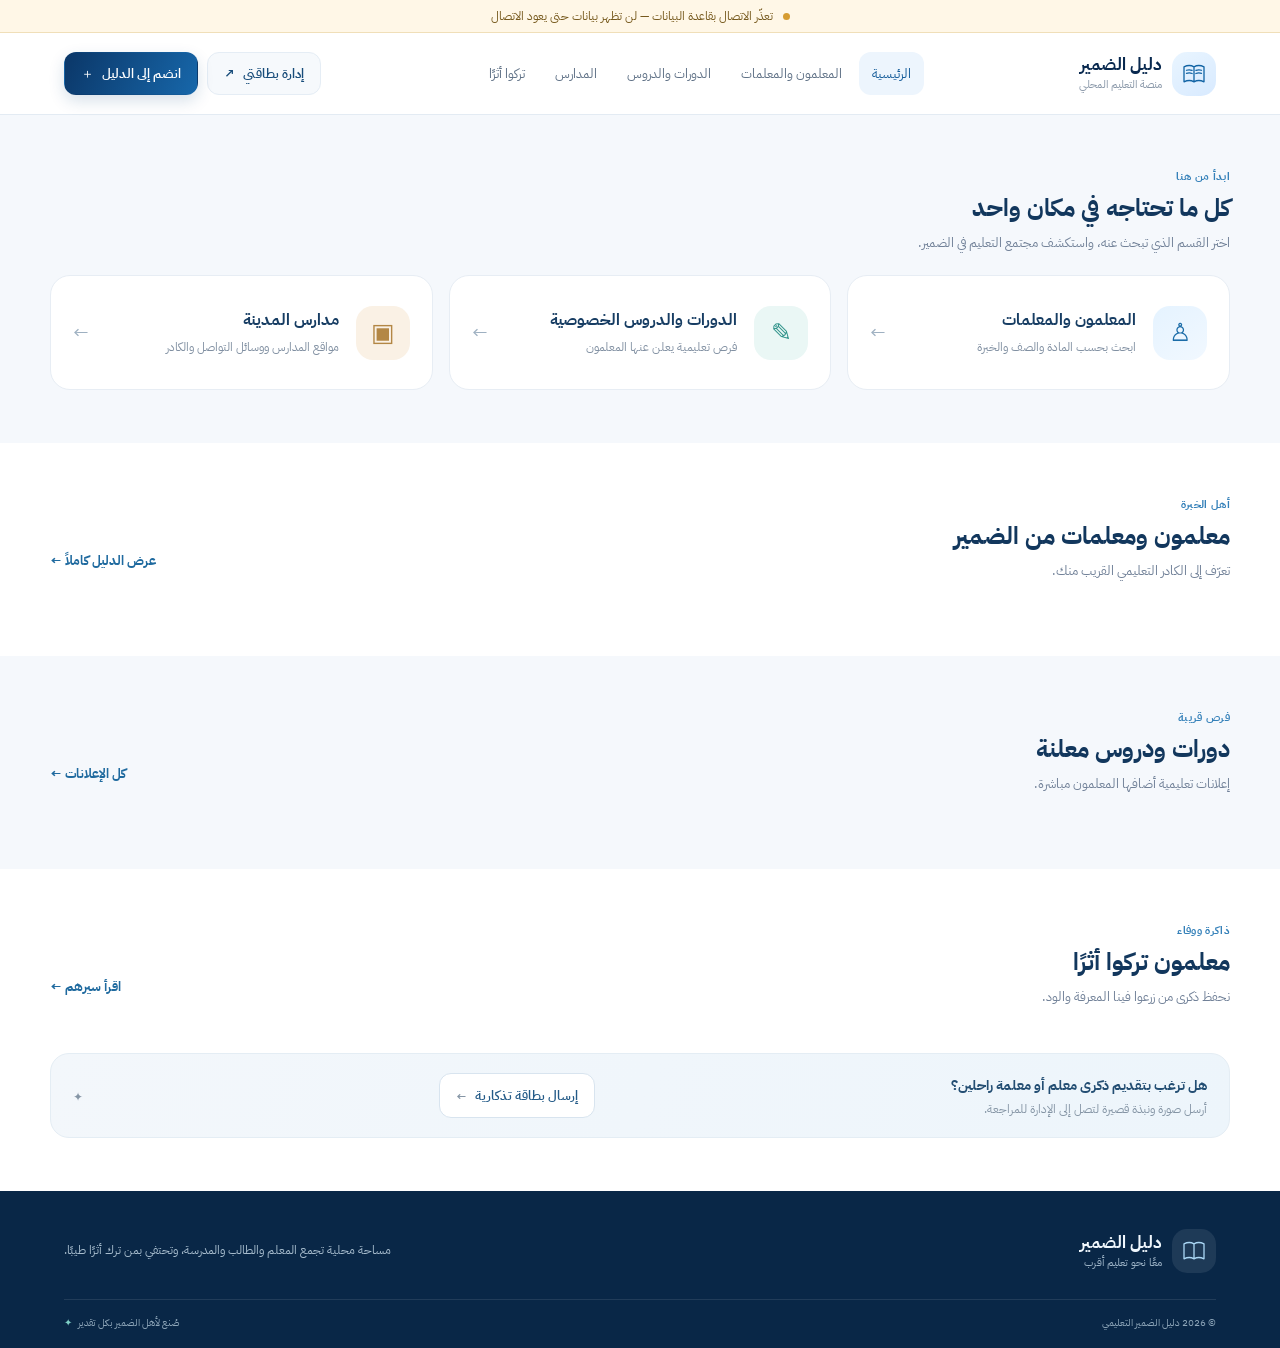
==== index.html @ ade1dafc "Add Dameer Education site" ====
<!doctype html>
<html lang="ar" dir="rtl">
  <head>
    <meta charset="UTF-8" />
    <meta name="viewport" content="width=device-width, initial-scale=1.0" />
    <meta name="theme-color" content="#09294f" />
    <meta name="description" content="دليل الضمير التعليمي — المعلمون والمعلمات، الدورات، الدروس الخصوصية، والمدارس في مدينة الضمير." />
    <title>دليل الضمير التعليمي</title>
    <link rel="stylesheet" href="styles.css" />
    <script defer src="supabase-config.js"></script>
    <script defer src="app.js"></script>
  </head>
  <body data-page="public">
    <div class="demo-banner" id="connection-status"><span class="demo-dot"></span> جارٍ الاتصال بقاعدة بيانات دليل الضمير…</div>
    <header class="site-header">
      <a class="brand" href="#home" data-view="home" aria-label="دليل الضمير التعليمي - الرئيسية">
        <span class="brand-mark" aria-hidden="true"><svg viewBox="0 0 48 48"><path d="M8 12.5c5.7-2.8 11.1-2.8 16 0v24c-4.9-2.8-10.3-2.8-16 0v-24Zm32 0c-5.7-2.8-11.1-2.8-16 0v24c4.9-2.8 10.3-2.8 16 0v-24Z"/><path d="M12 18c3.4-1.2 6.2-.9 9 .2M12 23c3.4-1.2 6.2-.9 9 .2m15-5.2c-3.4-1.2-6.2-.9-9 .2m9 4.8c-3.4-1.2-6.2-.9-9 .2"/></svg></span>
        <span class="brand-copy"><strong>دليل الضمير</strong><small>منصة التعليم المحلي</small></span>
      </a>
      <nav class="main-nav" aria-label="التنقل الرئيسي">
        <button class="nav-link active" data-view="home">الرئيسية</button>
        <button class="nav-link" data-view="teachers">المعلمون والمعلمات</button>
        <button class="nav-link" data-view="lessons">الدورات والدروس</button>
        <button class="nav-link" data-view="schools">المدارس</button>
        <button class="nav-link" data-view="memorials">تركوا أثرًا</button>
      </nav>
      <div class="header-actions">
        <button class="btn btn-quiet header-manage" data-view="manage">إدارة بطاقتي <span aria-hidden="true">↗</span></button>
        <button class="btn btn-primary header-apply" data-view="apply">انضم إلى الدليل <span aria-hidden="true">＋</span></button>
        <button class="mobile-menu" aria-label="فتح القائمة" aria-expanded="false">☰</button>
      </div>
    </header>

    <main id="app" tabindex="-1"></main>

    <footer class="site-footer">
      <div class="footer-main">
        <a class="brand brand-footer" href="#home" data-view="home"><span class="brand-mark" aria-hidden="true"><svg viewBox="0 0 48 48"><path d="M8 12.5c5.7-2.8 11.1-2.8 16 0v24c-4.9-2.8-10.3-2.8-16 0v-24Zm32 0c-5.7-2.8-11.1-2.8-16 0v24c4.9-2.8 10.3-2.8 16 0v-24Z"/></svg></span><span class="brand-copy"><strong>دليل الضمير</strong><small>معًا نحو تعليم أقرب</small></span></a>
        <p>مساحة محلية تجمع المعلم والطالب والمدرسة، وتحتفي بمن ترك أثرًا طيبًا.</p>
      </div>
      <div class="footer-bottom"><span>© <span id="year"></span> دليل الضمير التعليمي</span><span>صُنع لأهل الضمير بكل تقدير <b>✦</b></span></div>
    </footer>
    <div id="modal-root"></div>
    <div id="toast-root" aria-live="polite"></div>
  </body>
</html>
---- styles.css ----
@import url('https://fonts.googleapis.com/css2?family=IBM+Plex+Sans+Arabic:wght@400;500;600;700&family=Readex+Pro:wght@400;500;600;700&display=swap');

:root{--navy:#09294f;--navy-2:#0d3768;--blue:#1763a9;--blue-2:#3687cb;--sky:#e8f4ff;--ink:#182c42;--muted:#718198;--line:#e4ebf2;--paper:#fff;--bg:#f5f8fc;--teal:#2c9a94;--gold:#c39243;--shadow:0 14px 38px rgba(20,52,86,.09);--radius:20px;font-family:'IBM Plex Sans Arabic','Readex Pro',Tahoma,sans-serif;color:var(--ink);font-synthesis:none;text-rendering:optimizeLegibility}
*{box-sizing:border-box}html{scroll-behavior:smooth}body{margin:0;background:var(--bg);min-width:320px}button,input,select,textarea{font:inherit}button{cursor:pointer}a{color:inherit;text-decoration:none}.demo-banner{background:#fff7e7;color:#76591d;text-align:center;padding:7px 16px;font-size:12px;border-bottom:1px solid #f0dfb9}.demo-dot{display:inline-block;width:7px;height:7px;border-radius:50%;background:#d69c32;margin-left:7px}.site-header{height:82px;padding:0 clamp(18px,5vw,78px);display:flex;align-items:center;justify-content:space-between;background:#fff;border-bottom:1px solid rgba(218,229,239,.75);position:sticky;top:0;z-index:20}.brand{display:flex;align-items:center;gap:10px;min-width:max-content}.brand-mark{width:44px;height:44px;border-radius:15px;background:linear-gradient(145deg,#e9f5ff,#d8eaff);display:grid;place-items:center}.brand-mark svg{width:30px;height:30px;fill:none;stroke:#1264a5;stroke-width:2.1;stroke-linecap:round;stroke-linejoin:round}.brand-copy{display:flex;flex-direction:column;line-height:1.3}.brand-copy strong{font-size:17px;color:var(--navy);font-weight:700}.brand-copy small{font-size:11px;color:#8a98a9;margin-top:2px}.main-nav{display:flex;align-items:center;gap:4px}.nav-link{border:0;background:transparent;padding:12px 13px;color:#5f7186;border-radius:12px;font-size:13px;white-space:nowrap;transition:.2s}.nav-link:hover,.nav-link.active{background:#edf5fd;color:#145b99}.header-actions{display:flex;align-items:center;gap:9px}.btn{border:1px solid transparent;border-radius:12px;padding:11px 16px;font-size:13px;font-weight:600;display:inline-flex;align-items:center;justify-content:center;gap:8px;transition:transform .18s,box-shadow .18s,background .18s;white-space:nowrap}.btn:hover{transform:translateY(-1px)}.btn-primary{background:linear-gradient(115deg,#0b3768,#1767aa);color:#fff;box-shadow:0 6px 16px rgba(14,70,122,.16)}.btn-primary:hover{box-shadow:0 9px 20px rgba(14,70,122,.22)}.btn-quiet{background:#f6f9fc;border-color:#e5edf5;color:#174c7a}.btn-outline{background:#fff;border-color:#d8e4ef;color:#245b88}.btn-danger{background:#fff0f0;color:#a94343;border-color:#f4d5d5}.btn-small{padding:8px 11px;font-size:12px;border-radius:10px}.mobile-menu{display:none;border:1px solid var(--line);background:white;border-radius:10px;width:42px;height:40px;color:var(--navy);font-size:18px}
#app{min-height:60vh}.container{width:min(1180px,calc(100% - 40px));margin:auto}.hero-wrap{background:linear-gradient(180deg,#f4f8fc 0%,#f7faff 100%);padding:34px 0 48px}.hero{position:relative;overflow:hidden;border-radius:32px;min-height:376px;background:linear-gradient(118deg,#08264b 0%,#0c3d73 55%,#14649c 100%);display:grid;grid-template-columns:1.15fr .85fr;color:white;padding:52px clamp(26px,6vw,78px);box-shadow:0 22px 50px rgba(9,41,79,.17)}.hero:before,.hero:after{content:"";position:absolute;border:1px solid rgba(255,255,255,.13);border-radius:50%;pointer-events:none}.hero:before{width:450px;height:450px;left:-90px;top:-225px}.hero:after{width:340px;height:340px;left:65px;bottom:-255px}.hero-content{position:relative;z-index:2;align-self:center;max-width:625px}.eyebrow{font-size:12px;letter-spacing:.02em;color:#add9ff;display:flex;align-items:center;gap:9px}.eyebrow:before{content:"";height:1px;width:23px;background:#6eb7ed}.hero h1{font-family:'Readex Pro','IBM Plex Sans Arabic',sans-serif;font-size:clamp(29px,4vw,47px);line-height:1.42;margin:15px 0 10px;max-width:590px;font-weight:600;letter-spacing:-.04em}.hero h1 em{font-style:normal;color:#89c9fa}.hero-desc{font-size:15px;line-height:1.9;color:#d7eaff;max-width:520px;margin:0 0 27px}.hero-actions{display:flex;gap:10px;flex-wrap:wrap}.hero .btn-white{background:#fff;color:#104374}.btn-glass{background:rgba(255,255,255,.11);color:#fff;border-color:rgba(255,255,255,.26);backdrop-filter:blur(8px)}.hero-art{position:relative;display:grid;place-items:center;min-height:250px}.hero-orb{width:min(300px,25vw);aspect-ratio:1;border-radius:50%;background:radial-gradient(circle at 34% 30%,rgba(157,215,255,.56),rgba(49,139,205,.18) 50%,rgba(9,41,79,.03) 72%);border:1px solid rgba(200,235,255,.25);display:grid;place-items:center;box-shadow:inset 0 0 45px rgba(196,233,255,.18),0 0 55px rgba(63,157,219,.12);position:relative}.book-art{width:178px;height:146px;position:relative;transform:rotate(-7deg)}.book-page{position:absolute;bottom:13px;width:89px;height:110px;background:linear-gradient(155deg,#f9fcff,#cde8fa);border:2px solid rgba(255,255,255,.88);box-shadow:0 14px 22px #05264c55}.book-page.left{right:50%;transform:skewY(8deg);border-radius:10px 2px 3px 12px}.book-page.right{left:50%;transform:skewY(-8deg);border-radius:2px 10px 12px 3px}.book-spine{position:absolute;bottom:13px;right:calc(50% - 2px);height:112px;width:5px;background:#62ace4;z-index:2}.book-lines{position:absolute;inset:20px 13px 0;border-top:2px solid #9dc8e8;opacity:.8}.book-lines:after,.book-lines:before{content:"";position:absolute;right:0;top:14px;width:45px;height:2px;background:#9dc8e8;box-shadow:0 12px #9dc8e8,0 24px #9dc8e8}.book-lines:before{top:4px}.hero-star{position:absolute;color:#c1e9ff;font-size:19px}.hero-star.s1{top:20px;left:24px}.hero-star.s2{right:30px;bottom:34px;font-size:25px}.slide-controls{display:flex;align-items:center;gap:7px;margin-top:28px}.slide-dot{width:7px;height:7px;padding:0;border:0;border-radius:20px;background:#ffffff66;transition:.25s}.slide-dot.active{width:25px;background:#fff}.slide-arrow{border:1px solid #ffffff55;background:#ffffff11;color:#fff;border-radius:50%;width:31px;height:31px;margin-right:5px}.hero-slide{animation:fadeup .35s ease}@keyframes fadeup{from{opacity:.5;transform:translateY(8px)}to{opacity:1;transform:none}}
.search-panel{position:relative;margin:-27px auto 0;z-index:3;width:min(1020px,calc(100% - 70px));background:#fff;border:1px solid #e7edf4;border-radius:18px;padding:16px;display:grid;grid-template-columns:1.15fr .72fr .72fr auto;gap:10px;box-shadow:0 16px 40px rgba(20,53,83,.12)}.search-field{display:flex;align-items:center;gap:9px;padding:0 12px;border:1px solid #e2e9f0;border-radius:12px;background:#fff;min-height:48px;min-width:0}.search-field .field-icon{font-size:17px;color:#8ca1b8}.search-field input,.search-field select{border:0;outline:0;min-width:0;width:100%;background:transparent;color:#263e57;font-size:13px}.search-field select{cursor:pointer}.search-panel .btn{min-height:48px}.stats-row{display:grid;grid-template-columns:repeat(4,1fr);gap:13px;margin:27px auto 0;width:min(1020px,calc(100% - 70px))}.stat-card{display:flex;align-items:center;gap:13px;background:#fff;border:1px solid #ebf0f5;border-radius:15px;padding:15px 17px}.stat-icon{width:41px;height:41px;border-radius:13px;display:grid;place-items:center;background:#edf6ff;color:#236ba5;font-size:19px}.stat-icon.teal{background:#e9f7f5;color:#26938b}.stat-icon.gold{background:#fbf4e8;color:#b7873b}.stat-card strong{display:block;font-size:19px;color:#143b62;line-height:1.3}.stat-card span:last-child{font-size:11px;color:#8492a3}
.section{padding:53px 0}.section-white{background:#fff}.section-head{display:flex;align-items:end;justify-content:space-between;gap:16px;margin-bottom:23px}.section-kicker{font-size:11px;color:#3480b9;font-weight:700;margin-bottom:5px;letter-spacing:.03em}.section-head h2{font-size:24px;color:#12375d;margin:0;font-weight:700}.section-head p{font-size:13px;color:var(--muted);margin:7px 0 0}.text-link{border:0;background:transparent;color:#1f6a9f;font-size:13px;font-weight:700;padding:10px 0;white-space:nowrap}.text-link:hover{color:#0a3c69}.quick-grid{display:grid;grid-template-columns:repeat(3,1fr);gap:16px}.quick-card{background:#fff;border:1px solid #e7edf4;border-radius:20px;padding:21px 22px;display:flex;align-items:center;gap:17px;min-height:115px;transition:.2s;cursor:pointer}.quick-card:hover,.teacher-card:hover,.listing-card:hover,.school-card:hover{transform:translateY(-3px);box-shadow:var(--shadow)}.quick-icon{width:54px;height:54px;border-radius:17px;display:grid;place-items:center;background:linear-gradient(145deg,#e5f3ff,#f1f8ff);color:#1b6ca8;font-size:25px}.quick-card:nth-child(2) .quick-icon{background:#eaf7f5;color:#2f938a}.quick-card:nth-child(3) .quick-icon{background:#faf1e5;color:#b38745}.quick-card h3{margin:0;color:#173d63;font-size:16px}.quick-card p{margin:5px 0 0;font-size:12px;color:#8190a2;line-height:1.7}.quick-arrow{margin-right:auto;font-size:19px;color:#9eb0c1}.teacher-grid,.listing-grid,.school-grid,.memorial-grid{display:grid;grid-template-columns:repeat(3,minmax(0,1fr));gap:16px}.teacher-card,.listing-card,.school-card,.memorial-card{background:#fff;border:1px solid #e7edf4;border-radius:20px;overflow:hidden;transition:.22s;position:relative}.teacher-card{padding:18px}.teacher-top{display:flex;align-items:flex-start;gap:13px}.avatar{width:67px;height:67px;flex:0 0 67px;border-radius:20px;display:grid;place-items:center;background:linear-gradient(145deg,#d9efff,#f0f8ff);color:#1a6198;font-size:22px;font-weight:700;position:relative;overflow:hidden}.avatar img,.memorial-photo img{width:100%;height:100%;object-fit:cover;position:absolute;inset:0}.avatar-female{background:linear-gradient(145deg,#f7e5ef,#fff5f9);color:#9d5677}.teacher-name{font-size:16px;font-weight:700;color:#173957;margin:2px 0 4px}.teacher-subject{font-size:12px;color:#71839a}.teacher-meta{display:flex;gap:7px;flex-wrap:wrap;margin-top:12px}.tag{font-size:10px;padding:5px 9px;border-radius:999px;background:#eff6fc;color:#3d6b91}.tag.retired{background:#fff4e1;color:#9c702c}.tag.gender{background:#f1f1fb;color:#6767a1}.teacher-bio{font-size:12px;line-height:1.9;color:#74849a;margin:13px 0 12px;min-height:45px}.card-bottom{border-top:1px solid #edf1f5;padding-top:12px;display:flex;align-items:center;justify-content:space-between;gap:8px}.teacher-exp{font-size:11px;color:#8090a2}.teacher-actions{display:flex;gap:6px}.icon-btn{width:34px;height:34px;border:1px solid #e2ebf3;background:#f9fcff;color:#286795;border-radius:11px;font-size:15px;display:grid;place-items:center}.icon-btn:hover{background:#eaf4fc}.badge-sample{position:absolute;top:15px;left:16px;font-size:9px;background:#f4f6f9;color:#778597;padding:4px 7px;border-radius:7px}.listing-card{padding:0}.listing-cover{height:120px;padding:17px;display:flex;align-items:flex-end;background:linear-gradient(130deg,#c3e5fa,#f0f8ff);position:relative;overflow:hidden}.listing-cover:before,.listing-cover:after{content:"";position:absolute;border:1px solid #ffffffab;border-radius:50%}.listing-cover:before{width:190px;height:190px;left:-54px;top:-104px}.listing-cover:after{width:110px;height:110px;left:50px;top:-60px}.listing-cover.teal-cover{background:linear-gradient(130deg,#bde8de,#eef9f6)}.listing-cover.gold-cover{background:linear-gradient(130deg,#f4e3bd,#fcf7ec)}.listing-cover .tag{position:relative;z-index:1;background:#ffffffc9;color:#336586}.listing-content{padding:16px}.listing-content h3{font-size:15px;margin:0;color:#173b5d}.listing-teacher{font-size:11px;color:#8191a1;margin:5px 0 10px}.listing-content p{margin:0 0 14px;color:#73849a;font-size:12px;line-height:1.8;min-height:42px}.listing-footer{display:flex;align-items:center;justify-content:space-between;border-top:1px solid #edf1f5;padding-top:11px;font-size:11px;color:#8191a1}.listing-price{font-weight:700;color:#28648e}.school-card{padding:19px}.school-mark{width:51px;height:51px;border-radius:16px;display:grid;place-items:center;background:#eaf4fc;color:#2c70a2;font-size:23px;margin-bottom:14px}.school-card h3{margin:0;font-size:16px;color:#173b5d}.school-type{color:#8492a2;font-size:11px;margin-top:4px}.school-address{font-size:12px;color:#71839a;line-height:1.8;margin:12px 0 14px;min-height:43px}.school-footer{display:flex;align-items:center;justify-content:space-between;border-top:1px solid #edf1f5;padding-top:12px}.school-footer span{font-size:11px;color:#8191a1}.memorial-card{padding-bottom:17px;border-color:#e8e8e8}.memorial-photo{height:auto;aspect-ratio:4/5;background:linear-gradient(145deg,#293441,#111923);position:relative;overflow:hidden;display:grid;place-items:center;color:#d7dde3}.memorial-photo:after{content:"";position:absolute;inset:0;background:linear-gradient(0deg,rgba(4,11,18,.52),transparent 65%)}.memorial-monogram{font-size:48px;font-weight:700;opacity:.7}.mourning-ribbon{position:absolute;z-index:2;top:15px;right:-38px;transform:rotate(36deg);background:#111820;color:#fff;width:145px;text-align:center;padding:6px 0;font-size:10px;letter-spacing:.04em;box-shadow:0 3px 10px #0005}.memorial-copy{padding:15px 17px 0}.memorial-copy h3{margin:0;color:#293846;font-size:16px}.memorial-copy p{font-size:12px;line-height:1.9;color:#7a8791;margin:7px 0 0}.impact-strip{margin-top:24px;background:linear-gradient(110deg,#f3f7fb,#edf5fb);border:1px solid #e4edf4;border-radius:19px;padding:19px 22px;display:flex;align-items:center;justify-content:space-between;gap:14px}.impact-strip strong{color:#234e73;font-size:14px}.impact-strip span{display:block;color:#8595a5;font-size:12px;margin-top:3px}.impact-mark{font-size:25px;color:#7197b3}
.page-hero{padding:45px 0 27px;background:linear-gradient(180deg,#eaf4fc,#f5f8fc)}.page-hero-inner{display:flex;align-items:end;justify-content:space-between;gap:24px}.page-hero h1{font-size:31px;color:#10385f;margin:0;letter-spacing:-.02em}.page-hero p{color:#75889d;font-size:13px;margin:8px 0 0;line-height:1.8}.page-hero .page-hero-icon{width:82px;height:82px;border-radius:26px;display:grid;place-items:center;background:#d8eaf9;color:#1d649d;font-size:36px}.toolbar{background:#fff;border:1px solid #e6edf4;border-radius:16px;padding:13px;display:flex;gap:9px;align-items:center;margin:22px 0 18px;flex-wrap:wrap}.toolbar .search-field{flex:1;min-width:220px}.toolbar select{min-width:155px}.result-count{font-size:12px;color:#73869b;margin-bottom:16px}.count-pills{display:flex;gap:7px;flex-wrap:wrap;margin:14px 0 18px}.count-pill{border:1px solid #e2eaf1;background:#fff;border-radius:999px;padding:7px 12px;color:#627991;font-size:11px}.count-pill b{color:#204f78;margin-right:4px}.count-pill.active{border-color:#a8cce8;background:#eff7fd;color:#1e6192}.pagination-row{display:flex;justify-content:center;padding:26px 0 8px}.empty-state{background:#fff;border:1px dashed #d8e4ee;border-radius:18px;padding:52px 20px;text-align:center;color:#7c8ea0}.empty-icon{font-size:33px;margin-bottom:12px}.empty-state h3{margin:0 0 7px;color:#244a6c;font-size:17px}.empty-state p{margin:0;font-size:13px;line-height:1.8}
.form-layout{display:grid;grid-template-columns:minmax(0,1fr) 310px;gap:22px;padding:30px 0 56px}.form-card,.side-card,.panel-card{background:#fff;border:1px solid #e5edf4;border-radius:20px;box-shadow:0 6px 20px rgba(20,52,86,.035)}.form-card{padding:clamp(20px,4vw,36px)}.side-card{padding:23px;height:max-content;position:sticky;top:104px}.form-choice{display:grid;grid-template-columns:1fr 1fr;gap:10px;margin-bottom:23px}.choice-card{border:1px solid #e1eaf2;border-radius:15px;padding:14px;cursor:pointer;display:flex;align-items:center;gap:11px;background:white}.choice-card.selected{border-color:#5d9cca;background:#f1f8fe;box-shadow:0 0 0 2px #e4f2fd}.choice-card .choice-emoji{width:38px;height:38px;background:#e8f4fd;border-radius:12px;display:grid;place-items:center;font-size:19px}.choice-card strong{font-size:13px;color:#204668;display:block}.choice-card small{font-size:10px;color:#8a9aab;display:block;margin-top:3px}.form-section-title{font-size:16px;color:#1e466a;margin:22px 0 13px;display:flex;align-items:center;gap:8px}.form-section-title:before{content:"";width:4px;height:19px;background:#3488c0;border-radius:4px}.form-grid{display:grid;grid-template-columns:1fr 1fr;gap:14px}.field{display:flex;flex-direction:column;gap:6px}.field.full{grid-column:1/-1}.field label{font-size:12px;color:#506a83;font-weight:600}.field .hint{font-size:10px;color:#9aa7b4;font-weight:400}.field input,.field select,.field textarea{width:100%;padding:11px 12px;border-radius:11px;border:1px solid #dfe8f0;outline:0;color:#284760;background:#fff;font-size:13px;transition:border .2s,box-shadow .2s}.field input:focus,.field select:focus,.field textarea:focus{border-color:#6aa4ce;box-shadow:0 0 0 3px #e7f4fc}.field textarea{min-height:96px;resize:vertical;line-height:1.7}.checkbox-grid{display:flex;flex-wrap:wrap;gap:7px}.check-chip{position:relative}.check-chip input{position:absolute;opacity:0;width:1px;height:1px}.check-chip span{display:block;border:1px solid #e1e9f0;border-radius:999px;padding:7px 12px;color:#637990;background:#fff;font-size:11px;cursor:pointer}.check-chip input:checked+span{border-color:#74abd0;background:#eaf5fd;color:#1c6292}.upload-box{border:1px dashed #b9ccdb;border-radius:14px;background:#f9fcfe;padding:18px;display:flex;align-items:center;gap:13px;cursor:pointer}.upload-box .upload-symbol{font-size:24px;color:#4384b2}.upload-box strong{font-size:12px;color:#476b89;display:block}.upload-box small{font-size:10px;color:#90a0af;display:block;margin-top:3px}.upload-box input{display:none}.upload-preview{width:60px;height:60px;object-fit:cover;border-radius:14px}.form-footer{border-top:1px solid #edf1f4;margin-top:23px;padding-top:19px;display:flex;align-items:center;justify-content:space-between;gap:10px}.consent{font-size:10px;color:#8b99a8;line-height:1.7}.side-card h3{font-size:15px;color:#204566;margin:0 0 11px}.side-card p{font-size:12px;color:#75889a;line-height:1.9;margin:0}.side-list{list-style:none;padding:0;margin:17px 0 0}.side-list li{font-size:11px;color:#61768b;padding:9px 0;border-top:1px solid #edf1f4;display:flex;gap:8px;line-height:1.7}.side-list li:before{content:"✓";color:#3a9b8b;font-weight:700}.warning-note{padding:11px 12px;background:#fff8e9;color:#806629;border-radius:12px;font-size:11px;line-height:1.7;margin-top:17px}.code-display{background:#0d3155;color:#fff;border-radius:16px;padding:19px;margin:18px 0;text-align:center}.code-display small{display:block;color:#b8d6ef;font-size:11px}.code-display strong{display:block;font-size:31px;letter-spacing:.2em;margin:5px 0;font-family:monospace}.notice-success{background:#eaf8f4;border:1px solid #ccebe1;color:#276f60;border-radius:14px;padding:15px;font-size:13px;line-height:1.8;margin-top:18px}.notice-error{background:#fff0f0;border:1px solid #f1d4d4;color:#9d4141;border-radius:12px;padding:12px;font-size:12px;line-height:1.7;margin:12px 0}
.dashboard-layout{padding:29px 0 60px;display:grid;grid-template-columns:230px minmax(0,1fr);gap:20px}.dashboard-nav{background:#fff;border:1px solid #e5edf4;border-radius:18px;padding:13px;height:max-content;position:sticky;top:104px}.dashboard-nav button{border:0;width:100%;background:transparent;text-align:right;padding:12px;border-radius:11px;color:#6c7e92;font-size:12px}.dashboard-nav button.active,.dashboard-nav button:hover{background:#edf6fd;color:#1b6296}.dashboard-main{min-width:0}.dash-heading{display:flex;align-items:center;justify-content:space-between;gap:12px;margin:0 0 17px}.dash-heading h2{font-size:22px;color:#173e61;margin:0}.dash-heading p{font-size:12px;color:#8392a2;margin:5px 0 0}.dashboard-cards{display:grid;grid-template-columns:repeat(3,1fr);gap:12px;margin:17px 0}.dash-stat{background:#fff;border:1px solid #e5edf4;border-radius:15px;padding:16px}.dash-stat span{font-size:11px;color:#8090a1}.dash-stat strong{display:block;font-size:23px;color:#1c4d77;margin-top:5px}.request-card{background:#fff;border:1px solid #e4ecf3;border-radius:16px;padding:17px;margin-bottom:11px}.request-top{display:flex;align-items:flex-start;justify-content:space-between;gap:10px}.request-top h3{font-size:15px;color:#1e4667;margin:0}.request-date{font-size:10px;color:#92a0ad}.status-pill{font-size:10px;border-radius:999px;padding:5px 9px;background:#fff4e1;color:#986e2f;white-space:nowrap}.status-pill.approved{background:#eaf8f2;color:#34816b}.status-pill.rejected{background:#fff0f0;color:#a14d4d}.status-pill.needs_changes{background:#edf5ff;color:#4076a6}.request-details{display:flex;flex-wrap:wrap;gap:7px;margin:11px 0}.request-actions{display:flex;gap:7px;flex-wrap:wrap}.review-box{width:100%;border:1px solid #e1e9f0;border-radius:10px;padding:10px;margin:10px 0;font-size:12px;min-height:66px;resize:vertical}.admin-tabs{display:flex;gap:6px;border-bottom:1px solid #e6edf3;margin-bottom:16px;overflow-x:auto}.admin-tab{border:0;background:transparent;padding:11px 12px;color:#7b8d9e;font-size:12px;white-space:nowrap;border-bottom:2px solid transparent}.admin-tab.active{color:#205b89;border-color:#3184b8}.school-admin-row{display:grid;grid-template-columns:1fr auto;gap:12px;align-items:center;background:#fff;border:1px solid #e7edf3;border-radius:13px;padding:12px;margin:8px 0}.school-admin-row strong{font-size:13px;color:#214767}.school-admin-row small{display:block;color:#8191a0;font-size:10px;margin-top:3px}.login-card{max-width:430px;margin:40px auto 60px}.login-card h2{margin-top:0}.dashboard-lock{padding:15px;background:#f3f8fc;border-radius:12px;font-size:11px;color:#75889b;line-height:1.8;margin-top:15px}.manage-hero{background:linear-gradient(115deg,#0b2c54,#155e93);color:white;border-radius:20px;padding:22px 25px;margin-bottom:17px}.manage-hero h2{margin:0 0 5px;font-size:21px}.manage-hero p{margin:0;color:#d0e5f7;font-size:12px}.listing-manage-row{display:grid;grid-template-columns:1fr auto;gap:12px;padding:13px 0;border-bottom:1px solid #edf1f5;align-items:center}.listing-manage-row:last-child{border-bottom:0}.listing-manage-row strong{display:block;font-size:13px;color:#264c6b}.listing-manage-row small{font-size:10px;color:#8998a6}.small-actions{display:flex;gap:6px;flex-wrap:wrap;justify-content:flex-end}
.site-footer{background:#092747;color:#d2e2ef;padding:38px clamp(20px,5vw,76px) 18px}.footer-main{display:flex;align-items:center;justify-content:space-between;gap:25px;padding-bottom:26px}.brand-footer .brand-mark{background:#ffffff16}.brand-footer .brand-mark svg{stroke:#a9d6f4}.brand-footer .brand-copy strong{color:#f0f7fd}.brand-footer .brand-copy small{color:#9fb5c8}.footer-main p{font-size:12px;color:#a8bdce;margin:0;max-width:440px;line-height:1.8}.footer-admin{border:1px solid #ffffff35;background:transparent;color:#bfd1e0;border-radius:10px;padding:8px 12px;font-size:11px}.footer-bottom{border-top:1px solid #ffffff19;padding-top:15px;display:flex;justify-content:space-between;gap:12px;color:#8ea6b9;font-size:10px}.footer-bottom b{color:#7fd1c7;margin-right:4px}
.modal-backdrop{position:fixed;inset:0;background:rgba(5,20,35,.55);z-index:40;display:grid;place-items:center;padding:20px;backdrop-filter:blur(4px)}.modal{background:white;border-radius:22px;width:min(620px,100%);max-height:90vh;overflow:auto;box-shadow:0 28px 80px #061b3055;position:relative;padding:26px}.modal-close{position:absolute;top:14px;left:14px;border:0;background:#f1f5f8;color:#6f7d8a;border-radius:50%;width:34px;height:34px;font-size:19px}.modal h2{font-size:22px;color:#173e61;margin:4px 0 7px}.modal p{color:#74869a;font-size:13px;line-height:1.9}.modal-head{display:flex;gap:15px;align-items:center;margin:8px 35px 18px 0}.modal-section{border-top:1px solid #edf1f4;margin-top:16px;padding-top:14px}.modal-section h3{font-size:13px;color:#2a5275;margin:0 0 8px}.modal-section p{margin:0}.modal-actions{display:flex;gap:8px;flex-wrap:wrap;margin-top:18px}.toast{position:fixed;z-index:60;bottom:23px;left:50%;transform:translate(-50%,20px);opacity:0;pointer-events:none;background:#123b5c;color:white;border-radius:12px;padding:11px 17px;font-size:12px;box-shadow:0 10px 24px #001a3040;transition:.25s;max-width:calc(100% - 30px)}.toast.show{opacity:1;transform:translate(-50%,0)}.toast.error{background:#8d3737}
@media(max-width:1100px){.site-header{padding:0 24px}.main-nav{gap:0}.nav-link{padding:10px 9px;font-size:12px}.header-actions .btn-quiet{display:none}.hero{grid-template-columns:1.15fr .75fr}.hero-orb{width:260px}.teacher-grid,.listing-grid,.school-grid,.memorial-grid{grid-template-columns:repeat(2,minmax(0,1fr))}}
@media(max-width:760px){.site-header{height:69px;padding:0 17px}.brand-mark{width:39px;height:39px;border-radius:13px}.brand-copy strong{font-size:15px}.brand-copy small{font-size:10px}.main-nav{display:none;position:absolute;top:69px;right:0;left:0;background:#fff;border-bottom:1px solid var(--line);padding:9px 16px 15px;box-shadow:0 15px 20px #0d34500c;flex-direction:column;align-items:stretch}.main-nav.open{display:flex}.nav-link{text-align:right}.header-actions{gap:7px}.header-actions .header-manage{display:none}.header-apply{padding:9px 11px;font-size:11px}.mobile-menu{display:block}.container{width:min(100% - 30px,620px)}.hero-wrap{padding:16px 0 35px}.hero{min-height:420px;border-radius:23px;padding:28px 23px;display:block}.hero-content{max-width:100%}.hero h1{font-size:31px;max-width:430px}.hero-desc{font-size:13px}.hero-art{position:absolute;left:-20px;bottom:-36px;opacity:.45;min-height:0;pointer-events:none}.hero-orb{width:210px}.book-art{transform:scale(.75) rotate(-7deg)}.slide-controls{margin-top:22px}.search-panel{width:calc(100% - 28px);grid-template-columns:1fr 1fr;margin-top:-19px;padding:11px;gap:7px}.search-field{min-height:44px;padding:0 9px}.search-panel .search-field:first-child{grid-column:1/-1}.search-panel .btn{grid-column:1/-1;min-height:43px}.stats-row{width:calc(100% - 28px);grid-template-columns:1fr 1fr;gap:7px;margin-top:15px}.stat-card{padding:10px;border-radius:13px;gap:9px}.stat-icon{width:35px;height:35px;border-radius:11px;font-size:16px}.stat-card strong{font-size:16px}.stat-card span:last-child{font-size:10px}.section{padding:39px 0}.section-head h2{font-size:21px}.section-head p{font-size:11px}.quick-grid{grid-template-columns:1fr;gap:9px}.quick-card{min-height:83px;padding:14px;border-radius:16px}.quick-icon{width:45px;height:45px;border-radius:14px}.quick-card h3{font-size:14px}.quick-card p{font-size:11px}.teacher-grid,.listing-grid,.school-grid,.memorial-grid{grid-template-columns:1fr;gap:11px}.teacher-card{padding:15px}.page-hero{padding:31px 0 21px}.page-hero h1{font-size:25px}.page-hero .page-hero-icon{width:62px;height:62px;border-radius:20px;font-size:28px}.toolbar{padding:10px;gap:7px}.toolbar .search-field{flex-basis:100%}.toolbar select{flex:1;min-width:0}.form-layout{grid-template-columns:1fr;padding:20px 0 42px;gap:13px}.side-card{position:static;order:2}.form-card{padding:20px 15px}.form-grid{grid-template-columns:1fr;gap:12px}.field.full{grid-column:auto}.form-choice{grid-template-columns:1fr 1fr;gap:7px}.choice-card{padding:10px;gap:8px}.choice-card strong{font-size:11px}.choice-card small{font-size:9px}.form-footer{align-items:flex-start;flex-direction:column}.form-footer .btn{width:100%}.dashboard-layout{grid-template-columns:1fr;padding:18px 0 40px;gap:12px}.dashboard-nav{position:static;display:flex;overflow-x:auto;padding:7px;gap:3px}.dashboard-nav button{width:auto;white-space:nowrap;padding:9px 11px}.dashboard-cards{gap:7px}.dash-stat{padding:12px}.dash-stat span{font-size:10px}.dash-stat strong{font-size:18px}.dash-heading h2{font-size:19px}.footer-main{align-items:flex-start;flex-direction:column;gap:12px}.footer-main p{font-size:11px}.footer-bottom{font-size:9px}.impact-strip{align-items:flex-start;padding:15px}.modal{padding:21px 17px}.modal h2{font-size:20px}}
@media(prefers-reduced-motion:reduce){*,*::before,*::after{scroll-behavior:auto!important;animation-duration:.01ms!important;animation-iteration-count:1!important;transition-duration:.01ms!important}}
.request-photo{display:block;width:min(240px,100%);height:220px;object-fit:cover;border-radius:13px;margin:12px 0;border:1px solid #e5edf4;background:#f3f7fa}
.admin-refresh-row{display:flex;justify-content:flex-end;margin:10px 0}

.featured-card{border:2px solid #d5aa55!important;box-shadow:0 10px 28px #b3874524!important}.teacher-card.featured-card{padding-top:43px}.featured-badge{position:absolute;z-index:3;top:8px;left:50%;transform:translateX(-50%);max-width:calc(100% - 24px);overflow:hidden;text-overflow:ellipsis;white-space:nowrap;padding:5px 13px;border:1px solid #edcf83;border-radius:999px;background:linear-gradient(135deg,#fff8df,#f4e0a9);color:#77531c;font-size:10px;font-weight:800;box-shadow:0 3px 9px #7c5a1c18}
.featured-admin-group{padding:15px;background:#f8fafc;border:1px solid #e8eef3;border-radius:15px;margin:12px 0}.featured-admin-group h3{margin:0 0 9px;color:#254c6b;font-size:14px}.featured-admin-row{display:grid;grid-template-columns:minmax(160px,1fr) minmax(150px,220px) auto auto;gap:10px;align-items:center;background:white;border:1px solid #e7edf3;border-radius:12px;padding:10px 12px;margin-top:7px}.featured-admin-copy strong{display:block;color:#284d6c;font-size:12px}.featured-admin-copy small{display:block;margin-top:3px;color:#8796a5;font-size:10px}.featured-admin-badge span{display:block;color:#8090a0;font-size:9px;margin-bottom:4px}.featured-admin-badge input{width:100%;min-height:35px;border:1px solid #e2e9ef;border-radius:8px;padding:7px 9px;font:inherit;font-size:10px}.featured-admin-toggle{display:flex;align-items:center;gap:6px;color:#677b8e;font-size:10px;white-space:nowrap}.featured-admin-toggle input{accent-color:#b78a36}
.code-reset-confirm{display:flex;align-items:center;gap:9px;padding:13px;border:1px solid #e8edf2;border-radius:11px;color:#5c7184;font-size:12px}.code-reset-confirm input{accent-color:#1d6b9e}.issued-control-code{margin:18px auto;padding:14px 20px;width:max-content;border:1px dashed #c89b45;border-radius:14px;background:#fff8e7;color:#674814;font:700 28px/1.2 ui-monospace,monospace;letter-spacing:.22em;text-align:center}
.listing-start-date{padding:10px 12px;border:1px solid #f0e4c8;border-radius:11px;background:#fffaf0}.listing-start-date input{max-width:240px}.listing-start-date .hint{line-height:1.7}.listing-start-date-card{margin:-5px 0 11px;color:#946e31;background:#fff8e8;border:1px solid #f1e4c7;border-radius:9px;padding:7px 9px;font-size:10px;line-height:1.6}
@media(max-width:760px){.featured-admin-row{grid-template-columns:1fr auto;gap:8px}.featured-admin-copy{grid-column:1/-1}.featured-admin-badge{grid-column:1/2}.featured-admin-toggle{grid-column:2;grid-row:2}.featured-admin-row>.btn{grid-column:1/-1;width:100%}}

.teacher-education{display:grid;gap:8px;margin-top:13px;padding:10px 11px;border-radius:13px;background:#f5f9fd;font-size:11px;line-height:1.6}.teacher-education-row{display:flex;align-items:flex-start;gap:8px}.teacher-education-label{flex:0 0 68px;display:flex;align-items:center;gap:5px;padding-top:3px;color:#6f879b;white-space:nowrap}.education-icon{width:15px;height:15px;flex:0 0 15px;fill:none;stroke:#4f85ad;stroke-width:1.65;stroke-linecap:round;stroke-linejoin:round}.teacher-education-values{display:flex;flex-wrap:wrap;gap:5px}.education-chip{display:inline-flex;padding:3px 8px;border:1px solid #e1edf7;border-radius:999px;background:#fff;color:#315d80}.education-empty{padding:3px 0;color:#9aa7b4}

.memorial-photo img{filter:grayscale(30%) saturate(.82) contrast(.98)}

.image-crop-modal{width:min(470px,100%);padding:28px 22px;text-align:center}.crop-heading{margin:3px 24px 0}.crop-kicker{color:#4384b2;font-size:11px;font-weight:700}.crop-heading h2{margin:5px 0 4px}.crop-heading p{margin:0;color:#8493a2;font-size:12px;line-height:1.8}.crop-canvas{display:block;width:min(100%,320px);height:auto;margin:17px auto 12px;border-radius:15px;background:#eaf1f6;box-shadow:0 8px 24px #17395718;touch-action:none;cursor:grab}.crop-canvas:active{cursor:grabbing}.crop-zoom{display:flex;align-items:center;gap:12px;max-width:320px;margin:0 auto;color:#6c8193;font-size:11px;text-align:right}.crop-zoom input{flex:1;accent-color:#2e79ac}.crop-actions{display:flex;justify-content:center;gap:9px;margin-top:20px}.crop-preview{flex:0 0 auto}.crop-preview-square{width:68px;height:68px;border-radius:15px}.crop-preview-portrait{width:60px;height:75px;border-radius:13px}@media(max-width:520px){.image-crop-modal{padding:25px 17px}.crop-canvas{width:min(100%,300px)}.crop-actions{flex-direction:column-reverse}.crop-actions .btn{width:100%}}
.listing-subjects{display:flex;align-items:flex-start;gap:8px;margin:0 0 10px;padding:9px 10px;border-radius:10px;background:#f4f8fc;color:#6d8295;font-size:10px;line-height:1.7}.listing-subjects span{flex:0 0 auto;color:#8294a4}.listing-subjects strong{color:#315c7d;font-size:11px;font-weight:600}.listing-start-date-card{display:flex;flex-direction:column;gap:2px;margin:0 0 11px}.listing-start-date-card small{padding-right:18px;color:#9a865e;font-size:9px}.listing-footer .btn{white-space:nowrap}.listing-footer .listing-price{font-size:11px}
.school-photo{display:block;width:calc(100% + 38px);height:150px;object-fit:cover;margin:-19px -19px 15px;border-radius:17px 17px 0 0}.school-admin-row{grid-template-columns:54px minmax(0,1fr) auto}.school-admin-photo{width:54px;height:48px;object-fit:cover;border-radius:9px}.school-upload-preview{width:112px;height:72px;object-fit:cover;border-radius:11px}
.school-admin-photo-empty{display:grid;place-items:center;background:#eaf4fc;color:#397ba8;font-size:22px}.school-admin-actions{display:flex;gap:6px;align-items:center}.school-admin-actions .btn{white-space:nowrap}

/* Keep the home slider geometry stable while its text changes. */
.hero{height:400px;min-height:400px;box-sizing:border-box}
.hero-content{max-height:100%;min-height:0}
.hero h1{line-height:1.28;margin:12px 0 8px;display:-webkit-box;-webkit-box-orient:vertical;-webkit-line-clamp:2;overflow:hidden}
.hero-desc{display:-webkit-box;-webkit-box-orient:vertical;-webkit-line-clamp:2;overflow:hidden;line-height:1.65;min-height:3.3em;margin-bottom:17px}
.slide-controls{margin-top:16px}
@media(max-width:760px){.hero{height:420px;min-height:420px}.hero h1{line-height:1.32;margin:10px 0 7px}.hero-desc{line-height:1.7;min-height:3.4em;margin-bottom:12px}.slide-controls{margin-top:14px}}

.count-pill[data-search-type]{cursor:pointer;transition:background .18s,border-color .18s,color .18s}.count-pill[data-search-type]:hover{border-color:#a8cce8;background:#f5faff;color:#1e6192}.count-pill[data-search-type]:focus-visible{outline:2px solid #4d98d0;outline-offset:2px}

/* Admin dashboard refinements */
.dashboard-nav button{display:flex;align-items:center;justify-content:space-between;gap:10px;text-align:right}
.admin-nav-badge{display:inline-flex;align-items:center;justify-content:center;min-width:23px;height:23px;padding:0 7px;border-radius:999px;background:#d84848;color:#fff;font-size:11px;font-weight:800;line-height:1;box-shadow:0 2px 7px #bc34342b}
.featured-admin-toolbar{display:grid;grid-template-columns:minmax(220px,1fr) minmax(180px,240px) auto;align-items:end;gap:11px;margin:4px 0 20px;padding:14px;border:1px solid #e3ebf1;border-radius:15px;background:linear-gradient(135deg,#f8fbfe,#fff)}
.featured-admin-toolbar .search-field{width:100%;min-width:0}
.featured-sort-label{display:grid;gap:6px;color:#58718a;font-size:11px;font-weight:700}
.featured-sort-label select{width:100%;min-height:42px;padding:0 12px;border:1px solid #dce6ee;border-radius:10px;background:#fff;color:#294a67;font:inherit;font-size:12px}
.featured-result-count,.featured-group-count{display:inline-flex;align-items:center;justify-content:center;min-width:28px;height:26px;padding:0 8px;border-radius:99px;background:#eaf3fa;color:#39749e;font-size:11px;font-weight:800;white-space:nowrap}
.featured-admin-group h3{display:flex;align-items:center;gap:9px}
.teacher-code-list{display:grid;gap:9px}
.teacher-code-row{display:flex;align-items:center;justify-content:space-between;gap:14px;padding:14px 16px;border:1px solid #e4ebf1;border-radius:13px;background:#fff;box-shadow:0 3px 12px #234c7008}
.teacher-code-info{display:grid;gap:4px;min-width:0}
.teacher-code-info strong{color:#234c70;font-size:13px}
.teacher-code-info small{color:#8393a2;font-size:11px}
.teacher-code-action{display:inline-flex;align-items:center;justify-content:center;gap:6px;flex:0 0 auto;min-height:34px;padding:0 11px;border-radius:9px;font-size:11px;white-space:nowrap}
.teacher-code-action span{font-size:15px;line-height:1}
@media(max-width:760px){.featured-admin-toolbar{grid-template-columns:1fr 1fr}.featured-admin-toolbar .search-field{grid-column:1/-1}.featured-result-count{justify-self:start}.teacher-code-row{padding:12px;gap:8px}.teacher-code-action{padding:0 8px;font-size:10px}}
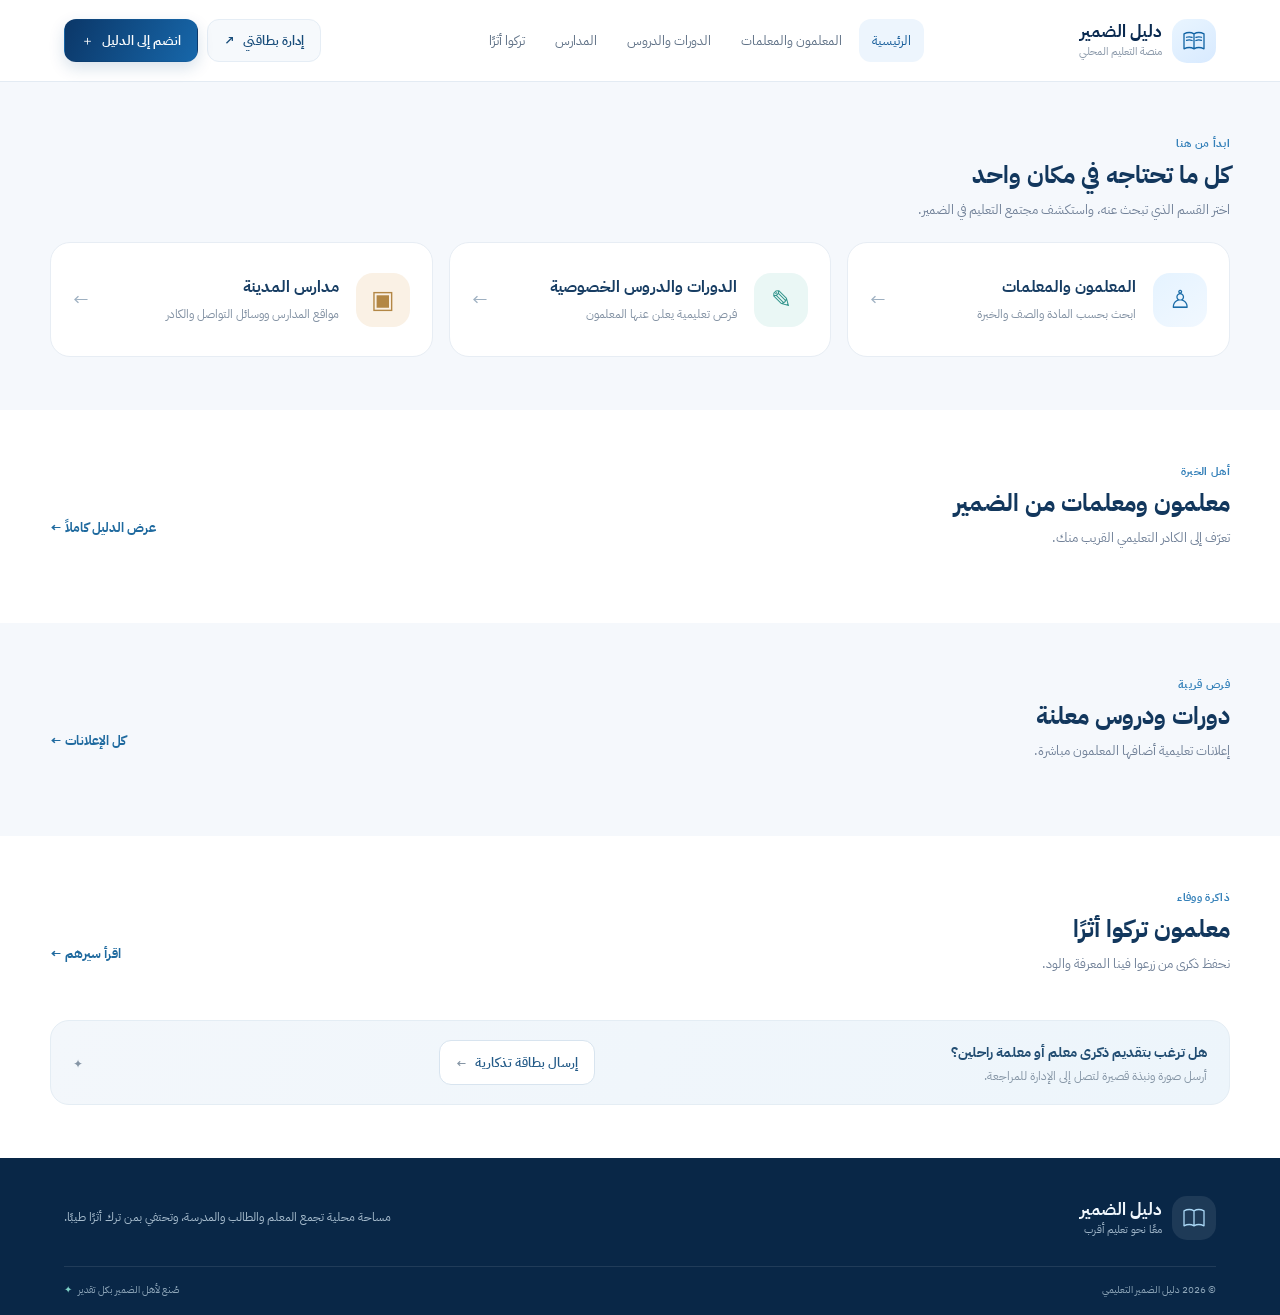
==== commit f32de1fa: "Improve mobile hero and course card styling" ====
--- a/index.html
+++ b/index.html
@@ -11,7 +11,6 @@
     <script defer src="app.js"></script>
   </head>
   <body data-page="public">
-    <div class="demo-banner" id="connection-status"><span class="demo-dot"></span> جارٍ الاتصال بقاعدة بيانات دليل الضمير…</div>
     <header class="site-header">
       <a class="brand" href="#home" data-view="home" aria-label="دليل الضمير التعليمي - الرئيسية">
         <span class="brand-mark" aria-hidden="true"><svg viewBox="0 0 48 48"><path d="M8 12.5c5.7-2.8 11.1-2.8 16 0v24c-4.9-2.8-10.3-2.8-16 0v-24Zm32 0c-5.7-2.8-11.1-2.8-16 0v24c4.9-2.8 10.3-2.8 16 0v-24Z"/><path d="M12 18c3.4-1.2 6.2-.9 9 .2M12 23c3.4-1.2 6.2-.9 9 .2m15-5.2c-3.4-1.2-6.2-.9-9 .2m9 4.8c-3.4-1.2-6.2-.9-9 .2"/></svg></span>
--- a/styles.css
+++ b/styles.css
@@ -1,17 +1,17 @@
 @import url('https://fonts.googleapis.com/css2?family=IBM+Plex+Sans+Arabic:wght@400;500;600;700&family=Readex+Pro:wght@400;500;600;700&display=swap');
 
 :root{--navy:#09294f;--navy-2:#0d3768;--blue:#1763a9;--blue-2:#3687cb;--sky:#e8f4ff;--ink:#182c42;--muted:#718198;--line:#e4ebf2;--paper:#fff;--bg:#f5f8fc;--teal:#2c9a94;--gold:#c39243;--shadow:0 14px 38px rgba(20,52,86,.09);--radius:20px;font-family:'IBM Plex Sans Arabic','Readex Pro',Tahoma,sans-serif;color:var(--ink);font-synthesis:none;text-rendering:optimizeLegibility}
-*{box-sizing:border-box}html{scroll-behavior:smooth}body{margin:0;background:var(--bg);min-width:320px}button,input,select,textarea{font:inherit}button{cursor:pointer}a{color:inherit;text-decoration:none}.demo-banner{background:#fff7e7;color:#76591d;text-align:center;padding:7px 16px;font-size:12px;border-bottom:1px solid #f0dfb9}.demo-dot{display:inline-block;width:7px;height:7px;border-radius:50%;background:#d69c32;margin-left:7px}.site-header{height:82px;padding:0 clamp(18px,5vw,78px);display:flex;align-items:center;justify-content:space-between;background:#fff;border-bottom:1px solid rgba(218,229,239,.75);position:sticky;top:0;z-index:20}.brand{display:flex;align-items:center;gap:10px;min-width:max-content}.brand-mark{width:44px;height:44px;border-radius:15px;background:linear-gradient(145deg,#e9f5ff,#d8eaff);display:grid;place-items:center}.brand-mark svg{width:30px;height:30px;fill:none;stroke:#1264a5;stroke-width:2.1;stroke-linecap:round;stroke-linejoin:round}.brand-copy{display:flex;flex-direction:column;line-height:1.3}.brand-copy strong{font-size:17px;color:var(--navy);font-weight:700}.brand-copy small{font-size:11px;color:#8a98a9;margin-top:2px}.main-nav{display:flex;align-items:center;gap:4px}.nav-link{border:0;background:transparent;padding:12px 13px;color:#5f7186;border-radius:12px;font-size:13px;white-space:nowrap;transition:.2s}.nav-link:hover,.nav-link.active{background:#edf5fd;color:#145b99}.header-actions{display:flex;align-items:center;gap:9px}.btn{border:1px solid transparent;border-radius:12px;padding:11px 16px;font-size:13px;font-weight:600;display:inline-flex;align-items:center;justify-content:center;gap:8px;transition:transform .18s,box-shadow .18s,background .18s;white-space:nowrap}.btn:hover{transform:translateY(-1px)}.btn-primary{background:linear-gradient(115deg,#0b3768,#1767aa);color:#fff;box-shadow:0 6px 16px rgba(14,70,122,.16)}.btn-primary:hover{box-shadow:0 9px 20px rgba(14,70,122,.22)}.btn-quiet{background:#f6f9fc;border-color:#e5edf5;color:#174c7a}.btn-outline{background:#fff;border-color:#d8e4ef;color:#245b88}.btn-danger{background:#fff0f0;color:#a94343;border-color:#f4d5d5}.btn-small{padding:8px 11px;font-size:12px;border-radius:10px}.mobile-menu{display:none;border:1px solid var(--line);background:white;border-radius:10px;width:42px;height:40px;color:var(--navy);font-size:18px}
+*{box-sizing:border-box}html{scroll-behavior:smooth}body{margin:0;background:var(--bg);min-width:320px}button,input,select,textarea{font:inherit}button{cursor:pointer}a{color:inherit;text-decoration:none}.site-header{height:82px;padding:0 clamp(18px,5vw,78px);display:flex;align-items:center;justify-content:space-between;background:#fff;border-bottom:1px solid rgba(218,229,239,.75);position:sticky;top:0;z-index:20}.brand{display:flex;align-items:center;gap:10px;min-width:max-content}.brand-mark{width:44px;height:44px;border-radius:15px;background:linear-gradient(145deg,#e9f5ff,#d8eaff);display:grid;place-items:center}.brand-mark svg{width:30px;height:30px;fill:none;stroke:#1264a5;stroke-width:2.1;stroke-linecap:round;stroke-linejoin:round}.brand-copy{display:flex;flex-direction:column;line-height:1.3}.brand-copy strong{font-size:17px;color:var(--navy);font-weight:700}.brand-copy small{font-size:11px;color:#8a98a9;margin-top:2px}.main-nav{display:flex;align-items:center;gap:4px}.nav-link{border:0;background:transparent;padding:12px 13px;color:#5f7186;border-radius:12px;font-size:13px;white-space:nowrap;transition:.2s}.nav-link:hover,.nav-link.active{background:#edf5fd;color:#145b99}.header-actions{display:flex;align-items:center;gap:9px}.btn{border:1px solid transparent;border-radius:12px;padding:11px 16px;font-size:13px;font-weight:600;display:inline-flex;align-items:center;justify-content:center;gap:8px;transition:transform .18s,box-shadow .18s,background .18s;white-space:nowrap}.btn:hover{transform:translateY(-1px)}.btn-primary{background:linear-gradient(115deg,#0b3768,#1767aa);color:#fff;box-shadow:0 6px 16px rgba(14,70,122,.16)}.btn-primary:hover{box-shadow:0 9px 20px rgba(14,70,122,.22)}.btn-quiet{background:#f6f9fc;border-color:#e5edf5;color:#174c7a}.btn-outline{background:#fff;border-color:#d8e4ef;color:#245b88}.btn-danger{background:#fff0f0;color:#a94343;border-color:#f4d5d5}.btn-small{padding:8px 11px;font-size:12px;border-radius:10px}.mobile-menu{display:none;border:1px solid var(--line);background:white;border-radius:10px;width:42px;height:40px;color:var(--navy);font-size:18px}
 #app{min-height:60vh}.container{width:min(1180px,calc(100% - 40px));margin:auto}.hero-wrap{background:linear-gradient(180deg,#f4f8fc 0%,#f7faff 100%);padding:34px 0 48px}.hero{position:relative;overflow:hidden;border-radius:32px;min-height:376px;background:linear-gradient(118deg,#08264b 0%,#0c3d73 55%,#14649c 100%);display:grid;grid-template-columns:1.15fr .85fr;color:white;padding:52px clamp(26px,6vw,78px);box-shadow:0 22px 50px rgba(9,41,79,.17)}.hero:before,.hero:after{content:"";position:absolute;border:1px solid rgba(255,255,255,.13);border-radius:50%;pointer-events:none}.hero:before{width:450px;height:450px;left:-90px;top:-225px}.hero:after{width:340px;height:340px;left:65px;bottom:-255px}.hero-content{position:relative;z-index:2;align-self:center;max-width:625px}.eyebrow{font-size:12px;letter-spacing:.02em;color:#add9ff;display:flex;align-items:center;gap:9px}.eyebrow:before{content:"";height:1px;width:23px;background:#6eb7ed}.hero h1{font-family:'Readex Pro','IBM Plex Sans Arabic',sans-serif;font-size:clamp(29px,4vw,47px);line-height:1.42;margin:15px 0 10px;max-width:590px;font-weight:600;letter-spacing:-.04em}.hero h1 em{font-style:normal;color:#89c9fa}.hero-desc{font-size:15px;line-height:1.9;color:#d7eaff;max-width:520px;margin:0 0 27px}.hero-actions{display:flex;gap:10px;flex-wrap:wrap}.hero .btn-white{background:#fff;color:#104374}.btn-glass{background:rgba(255,255,255,.11);color:#fff;border-color:rgba(255,255,255,.26);backdrop-filter:blur(8px)}.hero-art{position:relative;display:grid;place-items:center;min-height:250px}.hero-orb{width:min(300px,25vw);aspect-ratio:1;border-radius:50%;background:radial-gradient(circle at 34% 30%,rgba(157,215,255,.56),rgba(49,139,205,.18) 50%,rgba(9,41,79,.03) 72%);border:1px solid rgba(200,235,255,.25);display:grid;place-items:center;box-shadow:inset 0 0 45px rgba(196,233,255,.18),0 0 55px rgba(63,157,219,.12);position:relative}.book-art{width:178px;height:146px;position:relative;transform:rotate(-7deg)}.book-page{position:absolute;bottom:13px;width:89px;height:110px;background:linear-gradient(155deg,#f9fcff,#cde8fa);border:2px solid rgba(255,255,255,.88);box-shadow:0 14px 22px #05264c55}.book-page.left{right:50%;transform:skewY(8deg);border-radius:10px 2px 3px 12px}.book-page.right{left:50%;transform:skewY(-8deg);border-radius:2px 10px 12px 3px}.book-spine{position:absolute;bottom:13px;right:calc(50% - 2px);height:112px;width:5px;background:#62ace4;z-index:2}.book-lines{position:absolute;inset:20px 13px 0;border-top:2px solid #9dc8e8;opacity:.8}.book-lines:after,.book-lines:before{content:"";position:absolute;right:0;top:14px;width:45px;height:2px;background:#9dc8e8;box-shadow:0 12px #9dc8e8,0 24px #9dc8e8}.book-lines:before{top:4px}.hero-star{position:absolute;color:#c1e9ff;font-size:19px}.hero-star.s1{top:20px;left:24px}.hero-star.s2{right:30px;bottom:34px;font-size:25px}.slide-controls{display:flex;align-items:center;gap:7px;margin-top:28px}.slide-dot{width:7px;height:7px;padding:0;border:0;border-radius:20px;background:#ffffff66;transition:.25s}.slide-dot.active{width:25px;background:#fff}.slide-arrow{border:1px solid #ffffff55;background:#ffffff11;color:#fff;border-radius:50%;width:31px;height:31px;margin-right:5px}.hero-slide{animation:fadeup .35s ease}@keyframes fadeup{from{opacity:.5;transform:translateY(8px)}to{opacity:1;transform:none}}
 .search-panel{position:relative;margin:-27px auto 0;z-index:3;width:min(1020px,calc(100% - 70px));background:#fff;border:1px solid #e7edf4;border-radius:18px;padding:16px;display:grid;grid-template-columns:1.15fr .72fr .72fr auto;gap:10px;box-shadow:0 16px 40px rgba(20,53,83,.12)}.search-field{display:flex;align-items:center;gap:9px;padding:0 12px;border:1px solid #e2e9f0;border-radius:12px;background:#fff;min-height:48px;min-width:0}.search-field .field-icon{font-size:17px;color:#8ca1b8}.search-field input,.search-field select{border:0;outline:0;min-width:0;width:100%;background:transparent;color:#263e57;font-size:13px}.search-field select{cursor:pointer}.search-panel .btn{min-height:48px}.stats-row{display:grid;grid-template-columns:repeat(4,1fr);gap:13px;margin:27px auto 0;width:min(1020px,calc(100% - 70px))}.stat-card{display:flex;align-items:center;gap:13px;background:#fff;border:1px solid #ebf0f5;border-radius:15px;padding:15px 17px}.stat-icon{width:41px;height:41px;border-radius:13px;display:grid;place-items:center;background:#edf6ff;color:#236ba5;font-size:19px}.stat-icon.teal{background:#e9f7f5;color:#26938b}.stat-icon.gold{background:#fbf4e8;color:#b7873b}.stat-card strong{display:block;font-size:19px;color:#143b62;line-height:1.3}.stat-card span:last-child{font-size:11px;color:#8492a3}
-.section{padding:53px 0}.section-white{background:#fff}.section-head{display:flex;align-items:end;justify-content:space-between;gap:16px;margin-bottom:23px}.section-kicker{font-size:11px;color:#3480b9;font-weight:700;margin-bottom:5px;letter-spacing:.03em}.section-head h2{font-size:24px;color:#12375d;margin:0;font-weight:700}.section-head p{font-size:13px;color:var(--muted);margin:7px 0 0}.text-link{border:0;background:transparent;color:#1f6a9f;font-size:13px;font-weight:700;padding:10px 0;white-space:nowrap}.text-link:hover{color:#0a3c69}.quick-grid{display:grid;grid-template-columns:repeat(3,1fr);gap:16px}.quick-card{background:#fff;border:1px solid #e7edf4;border-radius:20px;padding:21px 22px;display:flex;align-items:center;gap:17px;min-height:115px;transition:.2s;cursor:pointer}.quick-card:hover,.teacher-card:hover,.listing-card:hover,.school-card:hover{transform:translateY(-3px);box-shadow:var(--shadow)}.quick-icon{width:54px;height:54px;border-radius:17px;display:grid;place-items:center;background:linear-gradient(145deg,#e5f3ff,#f1f8ff);color:#1b6ca8;font-size:25px}.quick-card:nth-child(2) .quick-icon{background:#eaf7f5;color:#2f938a}.quick-card:nth-child(3) .quick-icon{background:#faf1e5;color:#b38745}.quick-card h3{margin:0;color:#173d63;font-size:16px}.quick-card p{margin:5px 0 0;font-size:12px;color:#8190a2;line-height:1.7}.quick-arrow{margin-right:auto;font-size:19px;color:#9eb0c1}.teacher-grid,.listing-grid,.school-grid,.memorial-grid{display:grid;grid-template-columns:repeat(3,minmax(0,1fr));gap:16px}.teacher-card,.listing-card,.school-card,.memorial-card{background:#fff;border:1px solid #e7edf4;border-radius:20px;overflow:hidden;transition:.22s;position:relative}.teacher-card{padding:18px}.teacher-top{display:flex;align-items:flex-start;gap:13px}.avatar{width:67px;height:67px;flex:0 0 67px;border-radius:20px;display:grid;place-items:center;background:linear-gradient(145deg,#d9efff,#f0f8ff);color:#1a6198;font-size:22px;font-weight:700;position:relative;overflow:hidden}.avatar img,.memorial-photo img{width:100%;height:100%;object-fit:cover;position:absolute;inset:0}.avatar-female{background:linear-gradient(145deg,#f7e5ef,#fff5f9);color:#9d5677}.teacher-name{font-size:16px;font-weight:700;color:#173957;margin:2px 0 4px}.teacher-subject{font-size:12px;color:#71839a}.teacher-meta{display:flex;gap:7px;flex-wrap:wrap;margin-top:12px}.tag{font-size:10px;padding:5px 9px;border-radius:999px;background:#eff6fc;color:#3d6b91}.tag.retired{background:#fff4e1;color:#9c702c}.tag.gender{background:#f1f1fb;color:#6767a1}.teacher-bio{font-size:12px;line-height:1.9;color:#74849a;margin:13px 0 12px;min-height:45px}.card-bottom{border-top:1px solid #edf1f5;padding-top:12px;display:flex;align-items:center;justify-content:space-between;gap:8px}.teacher-exp{font-size:11px;color:#8090a2}.teacher-actions{display:flex;gap:6px}.icon-btn{width:34px;height:34px;border:1px solid #e2ebf3;background:#f9fcff;color:#286795;border-radius:11px;font-size:15px;display:grid;place-items:center}.icon-btn:hover{background:#eaf4fc}.badge-sample{position:absolute;top:15px;left:16px;font-size:9px;background:#f4f6f9;color:#778597;padding:4px 7px;border-radius:7px}.listing-card{padding:0}.listing-cover{height:120px;padding:17px;display:flex;align-items:flex-end;background:linear-gradient(130deg,#c3e5fa,#f0f8ff);position:relative;overflow:hidden}.listing-cover:before,.listing-cover:after{content:"";position:absolute;border:1px solid #ffffffab;border-radius:50%}.listing-cover:before{width:190px;height:190px;left:-54px;top:-104px}.listing-cover:after{width:110px;height:110px;left:50px;top:-60px}.listing-cover.teal-cover{background:linear-gradient(130deg,#bde8de,#eef9f6)}.listing-cover.gold-cover{background:linear-gradient(130deg,#f4e3bd,#fcf7ec)}.listing-cover .tag{position:relative;z-index:1;background:#ffffffc9;color:#336586}.listing-content{padding:16px}.listing-content h3{font-size:15px;margin:0;color:#173b5d}.listing-teacher{font-size:11px;color:#8191a1;margin:5px 0 10px}.listing-content p{margin:0 0 14px;color:#73849a;font-size:12px;line-height:1.8;min-height:42px}.listing-footer{display:flex;align-items:center;justify-content:space-between;border-top:1px solid #edf1f5;padding-top:11px;font-size:11px;color:#8191a1}.listing-price{font-weight:700;color:#28648e}.school-card{padding:19px}.school-mark{width:51px;height:51px;border-radius:16px;display:grid;place-items:center;background:#eaf4fc;color:#2c70a2;font-size:23px;margin-bottom:14px}.school-card h3{margin:0;font-size:16px;color:#173b5d}.school-type{color:#8492a2;font-size:11px;margin-top:4px}.school-address{font-size:12px;color:#71839a;line-height:1.8;margin:12px 0 14px;min-height:43px}.school-footer{display:flex;align-items:center;justify-content:space-between;border-top:1px solid #edf1f5;padding-top:12px}.school-footer span{font-size:11px;color:#8191a1}.memorial-card{padding-bottom:17px;border-color:#e8e8e8}.memorial-photo{height:auto;aspect-ratio:4/5;background:linear-gradient(145deg,#293441,#111923);position:relative;overflow:hidden;display:grid;place-items:center;color:#d7dde3}.memorial-photo:after{content:"";position:absolute;inset:0;background:linear-gradient(0deg,rgba(4,11,18,.52),transparent 65%)}.memorial-monogram{font-size:48px;font-weight:700;opacity:.7}.mourning-ribbon{position:absolute;z-index:2;top:15px;right:-38px;transform:rotate(36deg);background:#111820;color:#fff;width:145px;text-align:center;padding:6px 0;font-size:10px;letter-spacing:.04em;box-shadow:0 3px 10px #0005}.memorial-copy{padding:15px 17px 0}.memorial-copy h3{margin:0;color:#293846;font-size:16px}.memorial-copy p{font-size:12px;line-height:1.9;color:#7a8791;margin:7px 0 0}.impact-strip{margin-top:24px;background:linear-gradient(110deg,#f3f7fb,#edf5fb);border:1px solid #e4edf4;border-radius:19px;padding:19px 22px;display:flex;align-items:center;justify-content:space-between;gap:14px}.impact-strip strong{color:#234e73;font-size:14px}.impact-strip span{display:block;color:#8595a5;font-size:12px;margin-top:3px}.impact-mark{font-size:25px;color:#7197b3}
+.section{padding:53px 0}.section-white{background:#fff}.section-head{display:flex;align-items:end;justify-content:space-between;gap:16px;margin-bottom:23px}.section-kicker{font-size:11px;color:#3480b9;font-weight:700;margin-bottom:5px;letter-spacing:.03em}.section-head h2{font-size:24px;color:#12375d;margin:0;font-weight:700}.section-head p{font-size:13px;color:var(--muted);margin:7px 0 0}.text-link{border:0;background:transparent;color:#1f6a9f;font-size:13px;font-weight:700;padding:10px 0;white-space:nowrap}.text-link:hover{color:#0a3c69}.quick-grid{display:grid;grid-template-columns:repeat(3,1fr);gap:16px}.quick-card{background:#fff;border:1px solid #e7edf4;border-radius:20px;padding:21px 22px;display:flex;align-items:center;gap:17px;min-height:115px;transition:.2s;cursor:pointer}.quick-card:hover,.teacher-card:hover,.listing-card:hover,.school-card:hover{transform:translateY(-3px);box-shadow:var(--shadow)}.quick-icon{width:54px;height:54px;border-radius:17px;display:grid;place-items:center;background:linear-gradient(145deg,#e5f3ff,#f1f8ff);color:#1b6ca8;font-size:25px}.quick-card:nth-child(2) .quick-icon{background:#eaf7f5;color:#2f938a}.quick-card:nth-child(3) .quick-icon{background:#faf1e5;color:#b38745}.quick-card h3{margin:0;color:#173d63;font-size:16px}.quick-card p{margin:5px 0 0;font-size:12px;color:#8190a2;line-height:1.7}.quick-arrow{margin-right:auto;font-size:19px;color:#9eb0c1}.teacher-grid,.listing-grid,.school-grid,.memorial-grid{display:grid;grid-template-columns:repeat(3,minmax(0,1fr));gap:16px}.teacher-card,.listing-card,.school-card,.memorial-card{background:#fff;border:1px solid #e7edf4;border-radius:20px;overflow:hidden;transition:.22s;position:relative}.teacher-card{padding:18px}.teacher-top{display:flex;align-items:flex-start;gap:13px}.avatar{width:67px;height:67px;flex:0 0 67px;border-radius:20px;display:grid;place-items:center;background:linear-gradient(145deg,#d9efff,#f0f8ff);color:#1a6198;font-size:22px;font-weight:700;position:relative;overflow:hidden}.avatar img,.memorial-photo img{width:100%;height:100%;object-fit:cover;position:absolute;inset:0}.avatar-female{background:linear-gradient(145deg,#f7e5ef,#fff5f9);color:#9d5677}.teacher-name{font-size:16px;font-weight:700;color:#173957;margin:2px 0 4px}.teacher-subject{font-size:12px;color:#71839a}.teacher-meta{display:flex;gap:7px;flex-wrap:wrap;margin-top:12px}.tag{font-size:10px;padding:5px 9px;border-radius:999px;background:#eff6fc;color:#3d6b91}.tag.retired{background:#fff4e1;color:#9c702c}.tag.gender{background:#f1f1fb;color:#6767a1}.teacher-bio{font-size:12px;line-height:1.9;color:#74849a;margin:13px 0 12px;min-height:45px}.card-bottom{border-top:1px solid #edf1f5;padding-top:12px;display:flex;align-items:center;justify-content:space-between;gap:8px}.teacher-exp{font-size:11px;color:#8090a2}.teacher-actions{display:flex;gap:6px}.icon-btn{width:34px;height:34px;border:1px solid #e2ebf3;background:#f9fcff;color:#286795;border-radius:11px;font-size:15px;display:grid;place-items:center}.icon-btn:hover{background:#eaf4fc}.badge-sample{position:absolute;top:15px;left:16px;font-size:9px;background:#f4f6f9;color:#778597;padding:4px 7px;border-radius:7px}.listing-card{padding:0}.listing-cover{height:120px;padding:17px;display:flex;align-items:flex-end;background:linear-gradient(130deg,#c3e5fa,#f0f8ff);position:relative;overflow:hidden}.listing-cover:before,.listing-cover:after{content:"";position:absolute;border:1px solid #ffffffab;border-radius:50%}.listing-cover:before{width:190px;height:190px;left:-54px;top:-104px}.listing-cover:after{width:110px;height:110px;left:50px;top:-60px}.listing-cover.teal-cover{background:linear-gradient(130deg,#bde8de,#eef9f6)}.listing-cover.course-cover{background:linear-gradient(130deg,#dcecf8,#eaf6f4)}.listing-cover .tag{position:relative;z-index:1;background:#ffffffc9;color:#336586}.listing-content{padding:16px}.listing-content h3{font-size:15px;margin:0;color:#173b5d}.listing-teacher{font-size:11px;color:#8191a1;margin:5px 0 10px}.listing-content p{margin:0 0 14px;color:#73849a;font-size:12px;line-height:1.8;min-height:42px}.listing-footer{display:flex;align-items:center;justify-content:space-between;border-top:1px solid #edf1f5;padding-top:11px;font-size:11px;color:#8191a1}.listing-price{font-weight:700;color:#28648e}.school-card{padding:19px}.school-mark{width:51px;height:51px;border-radius:16px;display:grid;place-items:center;background:#eaf4fc;color:#2c70a2;font-size:23px;margin-bottom:14px}.school-card h3{margin:0;font-size:16px;color:#173b5d}.school-type{color:#8492a2;font-size:11px;margin-top:4px}.school-address{font-size:12px;color:#71839a;line-height:1.8;margin:12px 0 14px;min-height:43px}.school-footer{display:flex;align-items:center;justify-content:space-between;border-top:1px solid #edf1f5;padding-top:12px}.school-footer span{font-size:11px;color:#8191a1}.memorial-card{padding-bottom:17px;border-color:#e8e8e8}.memorial-photo{height:auto;aspect-ratio:4/5;background:linear-gradient(145deg,#293441,#111923);position:relative;overflow:hidden;display:grid;place-items:center;color:#d7dde3}.memorial-photo:after{content:"";position:absolute;inset:0;background:linear-gradient(0deg,rgba(4,11,18,.52),transparent 65%)}.memorial-monogram{font-size:48px;font-weight:700;opacity:.7}.mourning-ribbon{position:absolute;z-index:2;top:15px;right:-38px;transform:rotate(36deg);background:#111820;color:#fff;width:145px;text-align:center;padding:6px 0;font-size:10px;letter-spacing:.04em;box-shadow:0 3px 10px #0005}.memorial-copy{padding:15px 17px 0}.memorial-copy h3{margin:0;color:#293846;font-size:16px}.memorial-copy p{font-size:12px;line-height:1.9;color:#7a8791;margin:7px 0 0}.impact-strip{margin-top:24px;background:linear-gradient(110deg,#f3f7fb,#edf5fb);border:1px solid #e4edf4;border-radius:19px;padding:19px 22px;display:flex;align-items:center;justify-content:space-between;gap:14px}.impact-strip strong{color:#234e73;font-size:14px}.impact-strip span{display:block;color:#8595a5;font-size:12px;margin-top:3px}.impact-mark{font-size:25px;color:#7197b3}
 .page-hero{padding:45px 0 27px;background:linear-gradient(180deg,#eaf4fc,#f5f8fc)}.page-hero-inner{display:flex;align-items:end;justify-content:space-between;gap:24px}.page-hero h1{font-size:31px;color:#10385f;margin:0;letter-spacing:-.02em}.page-hero p{color:#75889d;font-size:13px;margin:8px 0 0;line-height:1.8}.page-hero .page-hero-icon{width:82px;height:82px;border-radius:26px;display:grid;place-items:center;background:#d8eaf9;color:#1d649d;font-size:36px}.toolbar{background:#fff;border:1px solid #e6edf4;border-radius:16px;padding:13px;display:flex;gap:9px;align-items:center;margin:22px 0 18px;flex-wrap:wrap}.toolbar .search-field{flex:1;min-width:220px}.toolbar select{min-width:155px}.result-count{font-size:12px;color:#73869b;margin-bottom:16px}.count-pills{display:flex;gap:7px;flex-wrap:wrap;margin:14px 0 18px}.count-pill{border:1px solid #e2eaf1;background:#fff;border-radius:999px;padding:7px 12px;color:#627991;font-size:11px}.count-pill b{color:#204f78;margin-right:4px}.count-pill.active{border-color:#a8cce8;background:#eff7fd;color:#1e6192}.pagination-row{display:flex;justify-content:center;padding:26px 0 8px}.empty-state{background:#fff;border:1px dashed #d8e4ee;border-radius:18px;padding:52px 20px;text-align:center;color:#7c8ea0}.empty-icon{font-size:33px;margin-bottom:12px}.empty-state h3{margin:0 0 7px;color:#244a6c;font-size:17px}.empty-state p{margin:0;font-size:13px;line-height:1.8}
 .form-layout{display:grid;grid-template-columns:minmax(0,1fr) 310px;gap:22px;padding:30px 0 56px}.form-card,.side-card,.panel-card{background:#fff;border:1px solid #e5edf4;border-radius:20px;box-shadow:0 6px 20px rgba(20,52,86,.035)}.form-card{padding:clamp(20px,4vw,36px)}.side-card{padding:23px;height:max-content;position:sticky;top:104px}.form-choice{display:grid;grid-template-columns:1fr 1fr;gap:10px;margin-bottom:23px}.choice-card{border:1px solid #e1eaf2;border-radius:15px;padding:14px;cursor:pointer;display:flex;align-items:center;gap:11px;background:white}.choice-card.selected{border-color:#5d9cca;background:#f1f8fe;box-shadow:0 0 0 2px #e4f2fd}.choice-card .choice-emoji{width:38px;height:38px;background:#e8f4fd;border-radius:12px;display:grid;place-items:center;font-size:19px}.choice-card strong{font-size:13px;color:#204668;display:block}.choice-card small{font-size:10px;color:#8a9aab;display:block;margin-top:3px}.form-section-title{font-size:16px;color:#1e466a;margin:22px 0 13px;display:flex;align-items:center;gap:8px}.form-section-title:before{content:"";width:4px;height:19px;background:#3488c0;border-radius:4px}.form-grid{display:grid;grid-template-columns:1fr 1fr;gap:14px}.field{display:flex;flex-direction:column;gap:6px}.field.full{grid-column:1/-1}.field label{font-size:12px;color:#506a83;font-weight:600}.field .hint{font-size:10px;color:#9aa7b4;font-weight:400}.field input,.field select,.field textarea{width:100%;padding:11px 12px;border-radius:11px;border:1px solid #dfe8f0;outline:0;color:#284760;background:#fff;font-size:13px;transition:border .2s,box-shadow .2s}.field input:focus,.field select:focus,.field textarea:focus{border-color:#6aa4ce;box-shadow:0 0 0 3px #e7f4fc}.field textarea{min-height:96px;resize:vertical;line-height:1.7}.checkbox-grid{display:flex;flex-wrap:wrap;gap:7px}.check-chip{position:relative}.check-chip input{position:absolute;opacity:0;width:1px;height:1px}.check-chip span{display:block;border:1px solid #e1e9f0;border-radius:999px;padding:7px 12px;color:#637990;background:#fff;font-size:11px;cursor:pointer}.check-chip input:checked+span{border-color:#74abd0;background:#eaf5fd;color:#1c6292}.upload-box{border:1px dashed #b9ccdb;border-radius:14px;background:#f9fcfe;padding:18px;display:flex;align-items:center;gap:13px;cursor:pointer}.upload-box .upload-symbol{font-size:24px;color:#4384b2}.upload-box strong{font-size:12px;color:#476b89;display:block}.upload-box small{font-size:10px;color:#90a0af;display:block;margin-top:3px}.upload-box input{display:none}.upload-preview{width:60px;height:60px;object-fit:cover;border-radius:14px}.form-footer{border-top:1px solid #edf1f4;margin-top:23px;padding-top:19px;display:flex;align-items:center;justify-content:space-between;gap:10px}.consent{font-size:10px;color:#8b99a8;line-height:1.7}.side-card h3{font-size:15px;color:#204566;margin:0 0 11px}.side-card p{font-size:12px;color:#75889a;line-height:1.9;margin:0}.side-list{list-style:none;padding:0;margin:17px 0 0}.side-list li{font-size:11px;color:#61768b;padding:9px 0;border-top:1px solid #edf1f4;display:flex;gap:8px;line-height:1.7}.side-list li:before{content:"✓";color:#3a9b8b;font-weight:700}.warning-note{padding:11px 12px;background:#fff8e9;color:#806629;border-radius:12px;font-size:11px;line-height:1.7;margin-top:17px}.code-display{background:#0d3155;color:#fff;border-radius:16px;padding:19px;margin:18px 0;text-align:center}.code-display small{display:block;color:#b8d6ef;font-size:11px}.code-display strong{display:block;font-size:31px;letter-spacing:.2em;margin:5px 0;font-family:monospace}.notice-success{background:#eaf8f4;border:1px solid #ccebe1;color:#276f60;border-radius:14px;padding:15px;font-size:13px;line-height:1.8;margin-top:18px}.notice-error{background:#fff0f0;border:1px solid #f1d4d4;color:#9d4141;border-radius:12px;padding:12px;font-size:12px;line-height:1.7;margin:12px 0}
 .dashboard-layout{padding:29px 0 60px;display:grid;grid-template-columns:230px minmax(0,1fr);gap:20px}.dashboard-nav{background:#fff;border:1px solid #e5edf4;border-radius:18px;padding:13px;height:max-content;position:sticky;top:104px}.dashboard-nav button{border:0;width:100%;background:transparent;text-align:right;padding:12px;border-radius:11px;color:#6c7e92;font-size:12px}.dashboard-nav button.active,.dashboard-nav button:hover{background:#edf6fd;color:#1b6296}.dashboard-main{min-width:0}.dash-heading{display:flex;align-items:center;justify-content:space-between;gap:12px;margin:0 0 17px}.dash-heading h2{font-size:22px;color:#173e61;margin:0}.dash-heading p{font-size:12px;color:#8392a2;margin:5px 0 0}.dashboard-cards{display:grid;grid-template-columns:repeat(3,1fr);gap:12px;margin:17px 0}.dash-stat{background:#fff;border:1px solid #e5edf4;border-radius:15px;padding:16px}.dash-stat span{font-size:11px;color:#8090a1}.dash-stat strong{display:block;font-size:23px;color:#1c4d77;margin-top:5px}.request-card{background:#fff;border:1px solid #e4ecf3;border-radius:16px;padding:17px;margin-bottom:11px}.request-top{display:flex;align-items:flex-start;justify-content:space-between;gap:10px}.request-top h3{font-size:15px;color:#1e4667;margin:0}.request-date{font-size:10px;color:#92a0ad}.status-pill{font-size:10px;border-radius:999px;padding:5px 9px;background:#fff4e1;color:#986e2f;white-space:nowrap}.status-pill.approved{background:#eaf8f2;color:#34816b}.status-pill.rejected{background:#fff0f0;color:#a14d4d}.status-pill.needs_changes{background:#edf5ff;color:#4076a6}.request-details{display:flex;flex-wrap:wrap;gap:7px;margin:11px 0}.request-actions{display:flex;gap:7px;flex-wrap:wrap}.review-box{width:100%;border:1px solid #e1e9f0;border-radius:10px;padding:10px;margin:10px 0;font-size:12px;min-height:66px;resize:vertical}.admin-tabs{display:flex;gap:6px;border-bottom:1px solid #e6edf3;margin-bottom:16px;overflow-x:auto}.admin-tab{border:0;background:transparent;padding:11px 12px;color:#7b8d9e;font-size:12px;white-space:nowrap;border-bottom:2px solid transparent}.admin-tab.active{color:#205b89;border-color:#3184b8}.school-admin-row{display:grid;grid-template-columns:1fr auto;gap:12px;align-items:center;background:#fff;border:1px solid #e7edf3;border-radius:13px;padding:12px;margin:8px 0}.school-admin-row strong{font-size:13px;color:#214767}.school-admin-row small{display:block;color:#8191a0;font-size:10px;margin-top:3px}.login-card{max-width:430px;margin:40px auto 60px}.login-card h2{margin-top:0}.dashboard-lock{padding:15px;background:#f3f8fc;border-radius:12px;font-size:11px;color:#75889b;line-height:1.8;margin-top:15px}.manage-hero{background:linear-gradient(115deg,#0b2c54,#155e93);color:white;border-radius:20px;padding:22px 25px;margin-bottom:17px}.manage-hero h2{margin:0 0 5px;font-size:21px}.manage-hero p{margin:0;color:#d0e5f7;font-size:12px}.listing-manage-row{display:grid;grid-template-columns:1fr auto;gap:12px;padding:13px 0;border-bottom:1px solid #edf1f5;align-items:center}.listing-manage-row:last-child{border-bottom:0}.listing-manage-row strong{display:block;font-size:13px;color:#264c6b}.listing-manage-row small{font-size:10px;color:#8998a6}.small-actions{display:flex;gap:6px;flex-wrap:wrap;justify-content:flex-end}
 .site-footer{background:#092747;color:#d2e2ef;padding:38px clamp(20px,5vw,76px) 18px}.footer-main{display:flex;align-items:center;justify-content:space-between;gap:25px;padding-bottom:26px}.brand-footer .brand-mark{background:#ffffff16}.brand-footer .brand-mark svg{stroke:#a9d6f4}.brand-footer .brand-copy strong{color:#f0f7fd}.brand-footer .brand-copy small{color:#9fb5c8}.footer-main p{font-size:12px;color:#a8bdce;margin:0;max-width:440px;line-height:1.8}.footer-admin{border:1px solid #ffffff35;background:transparent;color:#bfd1e0;border-radius:10px;padding:8px 12px;font-size:11px}.footer-bottom{border-top:1px solid #ffffff19;padding-top:15px;display:flex;justify-content:space-between;gap:12px;color:#8ea6b9;font-size:10px}.footer-bottom b{color:#7fd1c7;margin-right:4px}
 .modal-backdrop{position:fixed;inset:0;background:rgba(5,20,35,.55);z-index:40;display:grid;place-items:center;padding:20px;backdrop-filter:blur(4px)}.modal{background:white;border-radius:22px;width:min(620px,100%);max-height:90vh;overflow:auto;box-shadow:0 28px 80px #061b3055;position:relative;padding:26px}.modal-close{position:absolute;top:14px;left:14px;border:0;background:#f1f5f8;color:#6f7d8a;border-radius:50%;width:34px;height:34px;font-size:19px}.modal h2{font-size:22px;color:#173e61;margin:4px 0 7px}.modal p{color:#74869a;font-size:13px;line-height:1.9}.modal-head{display:flex;gap:15px;align-items:center;margin:8px 35px 18px 0}.modal-section{border-top:1px solid #edf1f4;margin-top:16px;padding-top:14px}.modal-section h3{font-size:13px;color:#2a5275;margin:0 0 8px}.modal-section p{margin:0}.modal-actions{display:flex;gap:8px;flex-wrap:wrap;margin-top:18px}.toast{position:fixed;z-index:60;bottom:23px;left:50%;transform:translate(-50%,20px);opacity:0;pointer-events:none;background:#123b5c;color:white;border-radius:12px;padding:11px 17px;font-size:12px;box-shadow:0 10px 24px #001a3040;transition:.25s;max-width:calc(100% - 30px)}.toast.show{opacity:1;transform:translate(-50%,0)}.toast.error{background:#8d3737}
 @media(max-width:1100px){.site-header{padding:0 24px}.main-nav{gap:0}.nav-link{padding:10px 9px;font-size:12px}.header-actions .btn-quiet{display:none}.hero{grid-template-columns:1.15fr .75fr}.hero-orb{width:260px}.teacher-grid,.listing-grid,.school-grid,.memorial-grid{grid-template-columns:repeat(2,minmax(0,1fr))}}
-@media(max-width:760px){.site-header{height:69px;padding:0 17px}.brand-mark{width:39px;height:39px;border-radius:13px}.brand-copy strong{font-size:15px}.brand-copy small{font-size:10px}.main-nav{display:none;position:absolute;top:69px;right:0;left:0;background:#fff;border-bottom:1px solid var(--line);padding:9px 16px 15px;box-shadow:0 15px 20px #0d34500c;flex-direction:column;align-items:stretch}.main-nav.open{display:flex}.nav-link{text-align:right}.header-actions{gap:7px}.header-actions .header-manage{display:none}.header-apply{padding:9px 11px;font-size:11px}.mobile-menu{display:block}.container{width:min(100% - 30px,620px)}.hero-wrap{padding:16px 0 35px}.hero{min-height:420px;border-radius:23px;padding:28px 23px;display:block}.hero-content{max-width:100%}.hero h1{font-size:31px;max-width:430px}.hero-desc{font-size:13px}.hero-art{position:absolute;left:-20px;bottom:-36px;opacity:.45;min-height:0;pointer-events:none}.hero-orb{width:210px}.book-art{transform:scale(.75) rotate(-7deg)}.slide-controls{margin-top:22px}.search-panel{width:calc(100% - 28px);grid-template-columns:1fr 1fr;margin-top:-19px;padding:11px;gap:7px}.search-field{min-height:44px;padding:0 9px}.search-panel .search-field:first-child{grid-column:1/-1}.search-panel .btn{grid-column:1/-1;min-height:43px}.stats-row{width:calc(100% - 28px);grid-template-columns:1fr 1fr;gap:7px;margin-top:15px}.stat-card{padding:10px;border-radius:13px;gap:9px}.stat-icon{width:35px;height:35px;border-radius:11px;font-size:16px}.stat-card strong{font-size:16px}.stat-card span:last-child{font-size:10px}.section{padding:39px 0}.section-head h2{font-size:21px}.section-head p{font-size:11px}.quick-grid{grid-template-columns:1fr;gap:9px}.quick-card{min-height:83px;padding:14px;border-radius:16px}.quick-icon{width:45px;height:45px;border-radius:14px}.quick-card h3{font-size:14px}.quick-card p{font-size:11px}.teacher-grid,.listing-grid,.school-grid,.memorial-grid{grid-template-columns:1fr;gap:11px}.teacher-card{padding:15px}.page-hero{padding:31px 0 21px}.page-hero h1{font-size:25px}.page-hero .page-hero-icon{width:62px;height:62px;border-radius:20px;font-size:28px}.toolbar{padding:10px;gap:7px}.toolbar .search-field{flex-basis:100%}.toolbar select{flex:1;min-width:0}.form-layout{grid-template-columns:1fr;padding:20px 0 42px;gap:13px}.side-card{position:static;order:2}.form-card{padding:20px 15px}.form-grid{grid-template-columns:1fr;gap:12px}.field.full{grid-column:auto}.form-choice{grid-template-columns:1fr 1fr;gap:7px}.choice-card{padding:10px;gap:8px}.choice-card strong{font-size:11px}.choice-card small{font-size:9px}.form-footer{align-items:flex-start;flex-direction:column}.form-footer .btn{width:100%}.dashboard-layout{grid-template-columns:1fr;padding:18px 0 40px;gap:12px}.dashboard-nav{position:static;display:flex;overflow-x:auto;padding:7px;gap:3px}.dashboard-nav button{width:auto;white-space:nowrap;padding:9px 11px}.dashboard-cards{gap:7px}.dash-stat{padding:12px}.dash-stat span{font-size:10px}.dash-stat strong{font-size:18px}.dash-heading h2{font-size:19px}.footer-main{align-items:flex-start;flex-direction:column;gap:12px}.footer-main p{font-size:11px}.footer-bottom{font-size:9px}.impact-strip{align-items:flex-start;padding:15px}.modal{padding:21px 17px}.modal h2{font-size:20px}}
+@media(max-width:760px){.site-header{height:69px;padding:0 17px}.brand-mark{width:39px;height:39px;border-radius:13px}.brand-copy strong{font-size:15px}.brand-copy small{font-size:10px}.main-nav{display:none;position:absolute;top:69px;right:0;left:0;background:#fff;border-bottom:1px solid var(--line);padding:9px 16px 15px;box-shadow:0 15px 20px #0d34500c;flex-direction:column;align-items:stretch}.main-nav.open{display:flex}.nav-link{text-align:right}.header-actions{gap:7px}.header-actions .header-manage{display:none}.header-apply{padding:9px 11px;font-size:11px}.mobile-menu{display:block}.container{width:min(100% - 30px,620px)}.hero-wrap{padding:16px 0 35px}.hero{min-height:350px;border-radius:23px;padding:24px 23px;display:block}.hero-content{max-width:100%}.hero h1{font-size:29px;max-width:430px;line-height:1.35;margin:11px 0 8px}.hero-desc{font-size:12px;line-height:1.7;margin-bottom:17px}.hero-art{position:absolute;left:-20px;bottom:-36px;opacity:.45;min-height:0;pointer-events:none}.hero-orb{width:190px}.book-art{transform:scale(.75) rotate(-7deg)}.slide-controls{margin-top:16px}.search-panel{width:calc(100% - 28px);grid-template-columns:1fr 1fr;margin-top:-19px;padding:11px;gap:7px}.search-field{min-height:44px;padding:0 9px}.search-panel .search-field:first-child{grid-column:1/-1}.search-panel .btn{grid-column:1/-1;min-height:43px}.stats-row{width:calc(100% - 28px);grid-template-columns:1fr 1fr;gap:7px;margin-top:15px}.stat-card{padding:10px;border-radius:13px;gap:9px}.stat-icon{width:35px;height:35px;border-radius:11px;font-size:16px}.stat-card strong{font-size:16px}.stat-card span:last-child{font-size:10px}.section{padding:39px 0}.section-head h2{font-size:21px}.section-head p{font-size:11px}.quick-grid{grid-template-columns:1fr;gap:9px}.quick-card{min-height:83px;padding:14px;border-radius:16px}.quick-icon{width:45px;height:45px;border-radius:14px}.quick-card h3{font-size:14px}.quick-card p{font-size:11px}.teacher-grid,.listing-grid,.school-grid,.memorial-grid{grid-template-columns:1fr;gap:11px}.teacher-card{padding:15px}.page-hero{padding:31px 0 21px}.page-hero h1{font-size:25px}.page-hero .page-hero-icon{width:62px;height:62px;border-radius:20px;font-size:28px}.toolbar{padding:10px;gap:7px}.toolbar .search-field{flex-basis:100%}.toolbar select{flex:1;min-width:0}.form-layout{grid-template-columns:1fr;padding:20px 0 42px;gap:13px}.side-card{position:static;order:2}.form-card{padding:20px 15px}.form-grid{grid-template-columns:1fr;gap:12px}.field.full{grid-column:auto}.form-choice{grid-template-columns:1fr 1fr;gap:7px}.choice-card{padding:10px;gap:8px}.choice-card strong{font-size:11px}.choice-card small{font-size:9px}.form-footer{align-items:flex-start;flex-direction:column}.form-footer .btn{width:100%}.dashboard-layout{grid-template-columns:1fr;padding:18px 0 40px;gap:12px}.dashboard-nav{position:static;display:flex;overflow-x:auto;padding:7px;gap:3px}.dashboard-nav button{width:auto;white-space:nowrap;padding:9px 11px}.dashboard-cards{gap:7px}.dash-stat{padding:12px}.dash-stat span{font-size:10px}.dash-stat strong{font-size:18px}.dash-heading h2{font-size:19px}.footer-main{align-items:flex-start;flex-direction:column;gap:12px}.footer-main p{font-size:11px}.footer-bottom{font-size:9px}.impact-strip{align-items:flex-start;padding:15px}.modal{padding:21px 17px}.modal h2{font-size:20px}}
 @media(prefers-reduced-motion:reduce){*,*::before,*::after{scroll-behavior:auto!important;animation-duration:.01ms!important;animation-iteration-count:1!important;transition-duration:.01ms!important}}
 .request-photo{display:block;width:min(240px,100%);height:220px;object-fit:cover;border-radius:13px;margin:12px 0;border:1px solid #e5edf4;background:#f3f7fa}
 .admin-refresh-row{display:flex;justify-content:flex-end;margin:10px 0}
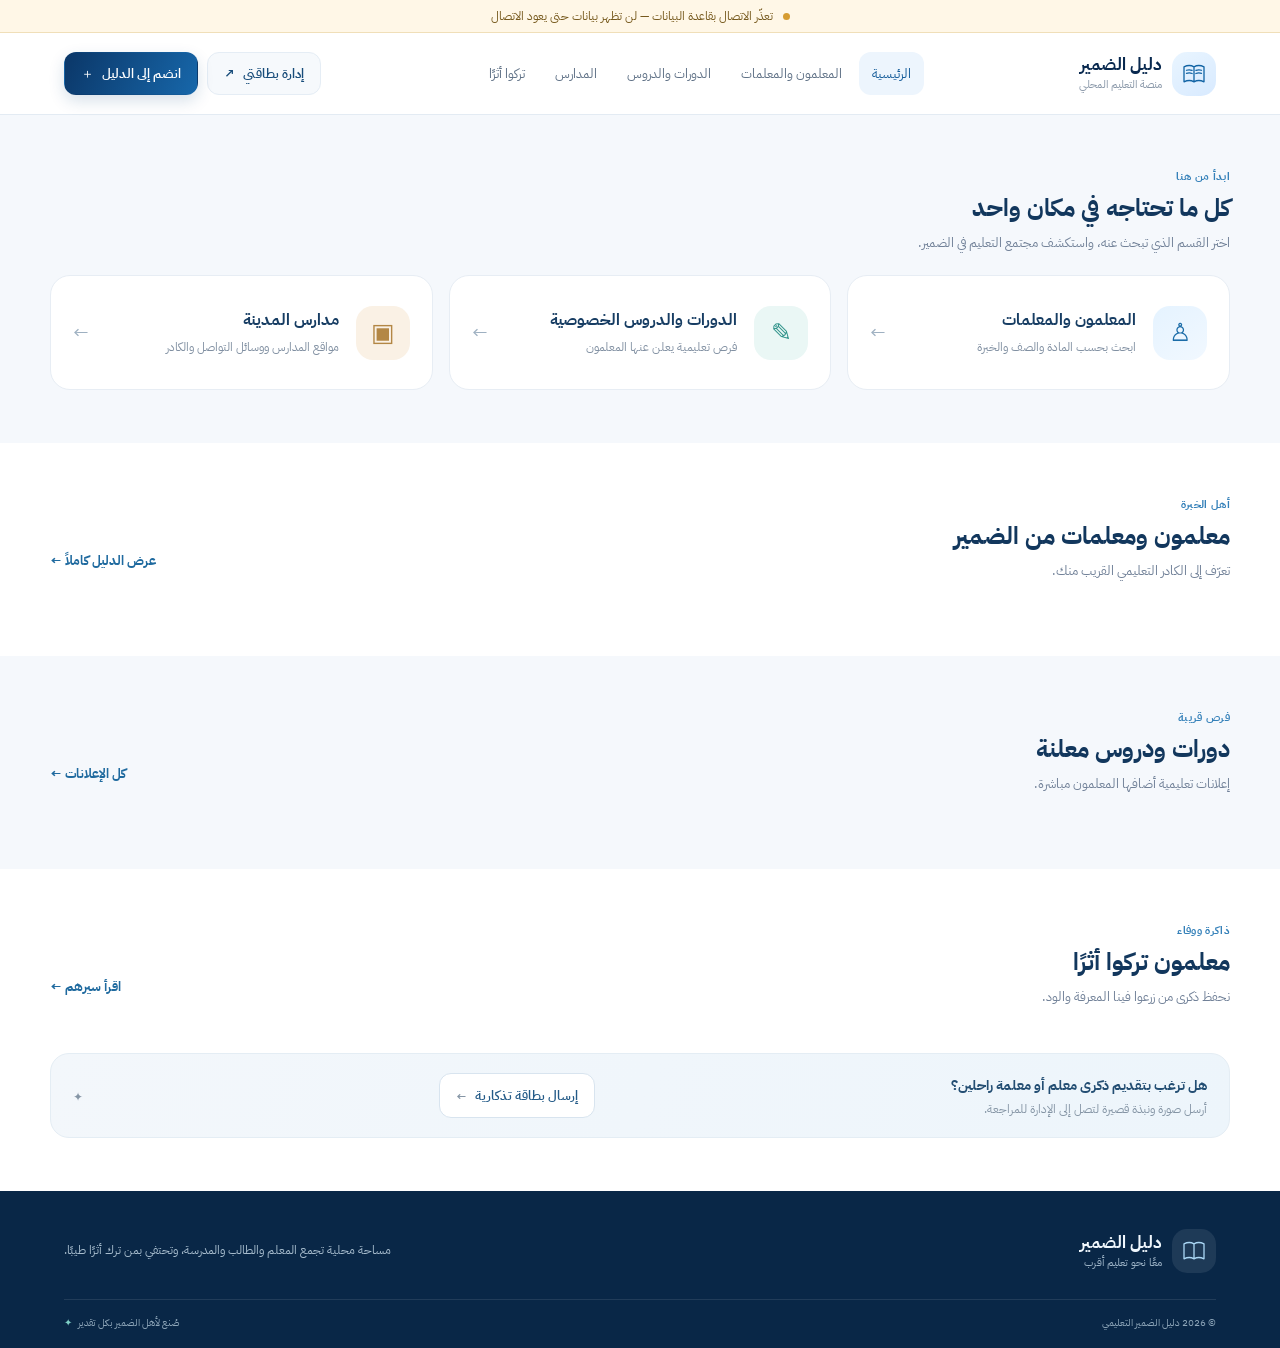
==== commit 5969f28b: "Add files via upload" ====
--- a/index.html
+++ b/index.html
@@ -1,46 +1,47 @@
-<!doctype html>
-<html lang="ar" dir="rtl">
-  <head>
-    <meta charset="UTF-8" />
-    <meta name="viewport" content="width=device-width, initial-scale=1.0" />
-    <meta name="theme-color" content="#09294f" />
-    <meta name="description" content="دليل الضمير التعليمي — المعلمون والمعلمات، الدورات، الدروس الخصوصية، والمدارس في مدينة الضمير." />
-    <title>دليل الضمير التعليمي</title>
-    <link rel="stylesheet" href="styles.css" />
-    <script defer src="supabase-config.js"></script>
-    <script defer src="app.js"></script>
-  </head>
-  <body data-page="public">
-    <header class="site-header">
-      <a class="brand" href="#home" data-view="home" aria-label="دليل الضمير التعليمي - الرئيسية">
-        <span class="brand-mark" aria-hidden="true"><svg viewBox="0 0 48 48"><path d="M8 12.5c5.7-2.8 11.1-2.8 16 0v24c-4.9-2.8-10.3-2.8-16 0v-24Zm32 0c-5.7-2.8-11.1-2.8-16 0v24c4.9-2.8 10.3-2.8 16 0v-24Z"/><path d="M12 18c3.4-1.2 6.2-.9 9 .2M12 23c3.4-1.2 6.2-.9 9 .2m15-5.2c-3.4-1.2-6.2-.9-9 .2m9 4.8c-3.4-1.2-6.2-.9-9 .2"/></svg></span>
-        <span class="brand-copy"><strong>دليل الضمير</strong><small>منصة التعليم المحلي</small></span>
-      </a>
-      <nav class="main-nav" aria-label="التنقل الرئيسي">
-        <button class="nav-link active" data-view="home">الرئيسية</button>
-        <button class="nav-link" data-view="teachers">المعلمون والمعلمات</button>
-        <button class="nav-link" data-view="lessons">الدورات والدروس</button>
-        <button class="nav-link" data-view="schools">المدارس</button>
-        <button class="nav-link" data-view="memorials">تركوا أثرًا</button>
-      </nav>
-      <div class="header-actions">
-        <button class="btn btn-quiet header-manage" data-view="manage">إدارة بطاقتي <span aria-hidden="true">↗</span></button>
-        <button class="btn btn-primary header-apply" data-view="apply">انضم إلى الدليل <span aria-hidden="true">＋</span></button>
-        <button class="mobile-menu" aria-label="فتح القائمة" aria-expanded="false">☰</button>
-      </div>
-    </header>
-
-    <main id="app" tabindex="-1"></main>
-
-    <footer class="site-footer">
-      <div class="footer-main">
-        <a class="brand brand-footer" href="#home" data-view="home"><span class="brand-mark" aria-hidden="true"><svg viewBox="0 0 48 48"><path d="M8 12.5c5.7-2.8 11.1-2.8 16 0v24c-4.9-2.8-10.3-2.8-16 0v-24Zm32 0c-5.7-2.8-11.1-2.8-16 0v24c4.9-2.8 10.3-2.8 16 0v-24Z"/></svg></span><span class="brand-copy"><strong>دليل الضمير</strong><small>معًا نحو تعليم أقرب</small></span></a>
-        <p>مساحة محلية تجمع المعلم والطالب والمدرسة، وتحتفي بمن ترك أثرًا طيبًا.</p>
-      </div>
-      <div class="footer-bottom"><span>© <span id="year"></span> دليل الضمير التعليمي</span><span>صُنع لأهل الضمير بكل تقدير <b>✦</b></span></div>
-    </footer>
-    <div id="modal-root"></div>
-    <div id="toast-root" aria-live="polite"></div>
-  </body>
-</html>
-
+<!doctype html>
+<html lang="ar" dir="rtl">
+  <head>
+    <meta charset="UTF-8" />
+    <meta name="viewport" content="width=device-width, initial-scale=1.0" />
+    <meta name="theme-color" content="#09294f" />
+    <meta name="description" content="دليل الضمير التعليمي — المعلمون والمعلمات، الدورات، الدروس الخصوصية، والمدارس في مدينة الضمير." />
+    <title>دليل الضمير التعليمي</title>
+    <link rel="stylesheet" href="styles.css" />
+    <script defer src="supabase-config.js"></script>
+    <script defer src="app.js"></script>
+  </head>
+  <body data-page="public">
+    <div class="demo-banner" id="connection-status"><span class="demo-dot"></span> جارٍ الاتصال بقاعدة بيانات دليل الضمير…</div>
+    <header class="site-header">
+      <a class="brand" href="#home" data-view="home" aria-label="دليل الضمير التعليمي - الرئيسية">
+        <span class="brand-mark" aria-hidden="true"><svg viewBox="0 0 48 48"><path d="M8 12.5c5.7-2.8 11.1-2.8 16 0v24c-4.9-2.8-10.3-2.8-16 0v-24Zm32 0c-5.7-2.8-11.1-2.8-16 0v24c4.9-2.8 10.3-2.8 16 0v-24Z"/><path d="M12 18c3.4-1.2 6.2-.9 9 .2M12 23c3.4-1.2 6.2-.9 9 .2m15-5.2c-3.4-1.2-6.2-.9-9 .2m9 4.8c-3.4-1.2-6.2-.9-9 .2"/></svg></span>
+        <span class="brand-copy"><strong>دليل الضمير</strong><small>منصة التعليم المحلي</small></span>
+      </a>
+      <nav class="main-nav" aria-label="التنقل الرئيسي">
+        <button class="nav-link active" data-view="home">الرئيسية</button>
+        <button class="nav-link" data-view="teachers">المعلمون والمعلمات</button>
+        <button class="nav-link" data-view="lessons">الدورات والدروس</button>
+        <button class="nav-link" data-view="schools">المدارس</button>
+        <button class="nav-link" data-view="memorials">تركوا أثرًا</button>
+      </nav>
+      <div class="header-actions">
+        <button class="btn btn-quiet header-manage" data-view="manage">إدارة بطاقتي <span aria-hidden="true">↗</span></button>
+        <button class="btn btn-primary header-apply" data-view="apply">انضم إلى الدليل <span aria-hidden="true">＋</span></button>
+        <button class="mobile-menu" aria-label="فتح القائمة" aria-expanded="false">☰</button>
+      </div>
+    </header>
+
+    <main id="app" tabindex="-1"></main>
+
+    <footer class="site-footer">
+      <div class="footer-main">
+        <a class="brand brand-footer" href="#home" data-view="home"><span class="brand-mark" aria-hidden="true"><svg viewBox="0 0 48 48"><path d="M8 12.5c5.7-2.8 11.1-2.8 16 0v24c-4.9-2.8-10.3-2.8-16 0v-24Zm32 0c-5.7-2.8-11.1-2.8-16 0v24c4.9-2.8 10.3-2.8 16 0v-24Z"/></svg></span><span class="brand-copy"><strong>دليل الضمير</strong><small>معًا نحو تعليم أقرب</small></span></a>
+        <p>مساحة محلية تجمع المعلم والطالب والمدرسة، وتحتفي بمن ترك أثرًا طيبًا.</p>
+      </div>
+      <div class="footer-bottom"><span>© <span id="year"></span> دليل الضمير التعليمي</span><span>صُنع لأهل الضمير بكل تقدير <b>✦</b></span></div>
+    </footer>
+    <div id="modal-root"></div>
+    <div id="toast-root" aria-live="polite"></div>
+  </body>
+</html>
+
--- a/styles.css
+++ b/styles.css
@@ -1,17 +1,17 @@
 @import url('https://fonts.googleapis.com/css2?family=IBM+Plex+Sans+Arabic:wght@400;500;600;700&family=Readex+Pro:wght@400;500;600;700&display=swap');
 
 :root{--navy:#09294f;--navy-2:#0d3768;--blue:#1763a9;--blue-2:#3687cb;--sky:#e8f4ff;--ink:#182c42;--muted:#718198;--line:#e4ebf2;--paper:#fff;--bg:#f5f8fc;--teal:#2c9a94;--gold:#c39243;--shadow:0 14px 38px rgba(20,52,86,.09);--radius:20px;font-family:'IBM Plex Sans Arabic','Readex Pro',Tahoma,sans-serif;color:var(--ink);font-synthesis:none;text-rendering:optimizeLegibility}
-*{box-sizing:border-box}html{scroll-behavior:smooth}body{margin:0;background:var(--bg);min-width:320px}button,input,select,textarea{font:inherit}button{cursor:pointer}a{color:inherit;text-decoration:none}.site-header{height:82px;padding:0 clamp(18px,5vw,78px);display:flex;align-items:center;justify-content:space-between;background:#fff;border-bottom:1px solid rgba(218,229,239,.75);position:sticky;top:0;z-index:20}.brand{display:flex;align-items:center;gap:10px;min-width:max-content}.brand-mark{width:44px;height:44px;border-radius:15px;background:linear-gradient(145deg,#e9f5ff,#d8eaff);display:grid;place-items:center}.brand-mark svg{width:30px;height:30px;fill:none;stroke:#1264a5;stroke-width:2.1;stroke-linecap:round;stroke-linejoin:round}.brand-copy{display:flex;flex-direction:column;line-height:1.3}.brand-copy strong{font-size:17px;color:var(--navy);font-weight:700}.brand-copy small{font-size:11px;color:#8a98a9;margin-top:2px}.main-nav{display:flex;align-items:center;gap:4px}.nav-link{border:0;background:transparent;padding:12px 13px;color:#5f7186;border-radius:12px;font-size:13px;white-space:nowrap;transition:.2s}.nav-link:hover,.nav-link.active{background:#edf5fd;color:#145b99}.header-actions{display:flex;align-items:center;gap:9px}.btn{border:1px solid transparent;border-radius:12px;padding:11px 16px;font-size:13px;font-weight:600;display:inline-flex;align-items:center;justify-content:center;gap:8px;transition:transform .18s,box-shadow .18s,background .18s;white-space:nowrap}.btn:hover{transform:translateY(-1px)}.btn-primary{background:linear-gradient(115deg,#0b3768,#1767aa);color:#fff;box-shadow:0 6px 16px rgba(14,70,122,.16)}.btn-primary:hover{box-shadow:0 9px 20px rgba(14,70,122,.22)}.btn-quiet{background:#f6f9fc;border-color:#e5edf5;color:#174c7a}.btn-outline{background:#fff;border-color:#d8e4ef;color:#245b88}.btn-danger{background:#fff0f0;color:#a94343;border-color:#f4d5d5}.btn-small{padding:8px 11px;font-size:12px;border-radius:10px}.mobile-menu{display:none;border:1px solid var(--line);background:white;border-radius:10px;width:42px;height:40px;color:var(--navy);font-size:18px}
+*{box-sizing:border-box}html{scroll-behavior:smooth}body{margin:0;background:var(--bg);min-width:320px}button,input,select,textarea{font:inherit}button{cursor:pointer}a{color:inherit;text-decoration:none}.demo-banner{background:#fff7e7;color:#76591d;text-align:center;padding:7px 16px;font-size:12px;border-bottom:1px solid #f0dfb9}.demo-dot{display:inline-block;width:7px;height:7px;border-radius:50%;background:#d69c32;margin-left:7px}.site-header{height:82px;padding:0 clamp(18px,5vw,78px);display:flex;align-items:center;justify-content:space-between;background:#fff;border-bottom:1px solid rgba(218,229,239,.75);position:sticky;top:0;z-index:20}.brand{display:flex;align-items:center;gap:10px;min-width:max-content}.brand-mark{width:44px;height:44px;border-radius:15px;background:linear-gradient(145deg,#e9f5ff,#d8eaff);display:grid;place-items:center}.brand-mark svg{width:30px;height:30px;fill:none;stroke:#1264a5;stroke-width:2.1;stroke-linecap:round;stroke-linejoin:round}.brand-copy{display:flex;flex-direction:column;line-height:1.3}.brand-copy strong{font-size:17px;color:var(--navy);font-weight:700}.brand-copy small{font-size:11px;color:#8a98a9;margin-top:2px}.main-nav{display:flex;align-items:center;gap:4px}.nav-link{border:0;background:transparent;padding:12px 13px;color:#5f7186;border-radius:12px;font-size:13px;white-space:nowrap;transition:.2s}.nav-link:hover,.nav-link.active{background:#edf5fd;color:#145b99}.header-actions{display:flex;align-items:center;gap:9px}.btn{border:1px solid transparent;border-radius:12px;padding:11px 16px;font-size:13px;font-weight:600;display:inline-flex;align-items:center;justify-content:center;gap:8px;transition:transform .18s,box-shadow .18s,background .18s;white-space:nowrap}.btn:hover{transform:translateY(-1px)}.btn-primary{background:linear-gradient(115deg,#0b3768,#1767aa);color:#fff;box-shadow:0 6px 16px rgba(14,70,122,.16)}.btn-primary:hover{box-shadow:0 9px 20px rgba(14,70,122,.22)}.btn-quiet{background:#f6f9fc;border-color:#e5edf5;color:#174c7a}.btn-outline{background:#fff;border-color:#d8e4ef;color:#245b88}.btn-danger{background:#fff0f0;color:#a94343;border-color:#f4d5d5}.btn-small{padding:8px 11px;font-size:12px;border-radius:10px}.mobile-menu{display:none;border:1px solid var(--line);background:white;border-radius:10px;width:42px;height:40px;color:var(--navy);font-size:18px}
 #app{min-height:60vh}.container{width:min(1180px,calc(100% - 40px));margin:auto}.hero-wrap{background:linear-gradient(180deg,#f4f8fc 0%,#f7faff 100%);padding:34px 0 48px}.hero{position:relative;overflow:hidden;border-radius:32px;min-height:376px;background:linear-gradient(118deg,#08264b 0%,#0c3d73 55%,#14649c 100%);display:grid;grid-template-columns:1.15fr .85fr;color:white;padding:52px clamp(26px,6vw,78px);box-shadow:0 22px 50px rgba(9,41,79,.17)}.hero:before,.hero:after{content:"";position:absolute;border:1px solid rgba(255,255,255,.13);border-radius:50%;pointer-events:none}.hero:before{width:450px;height:450px;left:-90px;top:-225px}.hero:after{width:340px;height:340px;left:65px;bottom:-255px}.hero-content{position:relative;z-index:2;align-self:center;max-width:625px}.eyebrow{font-size:12px;letter-spacing:.02em;color:#add9ff;display:flex;align-items:center;gap:9px}.eyebrow:before{content:"";height:1px;width:23px;background:#6eb7ed}.hero h1{font-family:'Readex Pro','IBM Plex Sans Arabic',sans-serif;font-size:clamp(29px,4vw,47px);line-height:1.42;margin:15px 0 10px;max-width:590px;font-weight:600;letter-spacing:-.04em}.hero h1 em{font-style:normal;color:#89c9fa}.hero-desc{font-size:15px;line-height:1.9;color:#d7eaff;max-width:520px;margin:0 0 27px}.hero-actions{display:flex;gap:10px;flex-wrap:wrap}.hero .btn-white{background:#fff;color:#104374}.btn-glass{background:rgba(255,255,255,.11);color:#fff;border-color:rgba(255,255,255,.26);backdrop-filter:blur(8px)}.hero-art{position:relative;display:grid;place-items:center;min-height:250px}.hero-orb{width:min(300px,25vw);aspect-ratio:1;border-radius:50%;background:radial-gradient(circle at 34% 30%,rgba(157,215,255,.56),rgba(49,139,205,.18) 50%,rgba(9,41,79,.03) 72%);border:1px solid rgba(200,235,255,.25);display:grid;place-items:center;box-shadow:inset 0 0 45px rgba(196,233,255,.18),0 0 55px rgba(63,157,219,.12);position:relative}.book-art{width:178px;height:146px;position:relative;transform:rotate(-7deg)}.book-page{position:absolute;bottom:13px;width:89px;height:110px;background:linear-gradient(155deg,#f9fcff,#cde8fa);border:2px solid rgba(255,255,255,.88);box-shadow:0 14px 22px #05264c55}.book-page.left{right:50%;transform:skewY(8deg);border-radius:10px 2px 3px 12px}.book-page.right{left:50%;transform:skewY(-8deg);border-radius:2px 10px 12px 3px}.book-spine{position:absolute;bottom:13px;right:calc(50% - 2px);height:112px;width:5px;background:#62ace4;z-index:2}.book-lines{position:absolute;inset:20px 13px 0;border-top:2px solid #9dc8e8;opacity:.8}.book-lines:after,.book-lines:before{content:"";position:absolute;right:0;top:14px;width:45px;height:2px;background:#9dc8e8;box-shadow:0 12px #9dc8e8,0 24px #9dc8e8}.book-lines:before{top:4px}.hero-star{position:absolute;color:#c1e9ff;font-size:19px}.hero-star.s1{top:20px;left:24px}.hero-star.s2{right:30px;bottom:34px;font-size:25px}.slide-controls{display:flex;align-items:center;gap:7px;margin-top:28px}.slide-dot{width:7px;height:7px;padding:0;border:0;border-radius:20px;background:#ffffff66;transition:.25s}.slide-dot.active{width:25px;background:#fff}.slide-arrow{border:1px solid #ffffff55;background:#ffffff11;color:#fff;border-radius:50%;width:31px;height:31px;margin-right:5px}.hero-slide{animation:fadeup .35s ease}@keyframes fadeup{from{opacity:.5;transform:translateY(8px)}to{opacity:1;transform:none}}
 .search-panel{position:relative;margin:-27px auto 0;z-index:3;width:min(1020px,calc(100% - 70px));background:#fff;border:1px solid #e7edf4;border-radius:18px;padding:16px;display:grid;grid-template-columns:1.15fr .72fr .72fr auto;gap:10px;box-shadow:0 16px 40px rgba(20,53,83,.12)}.search-field{display:flex;align-items:center;gap:9px;padding:0 12px;border:1px solid #e2e9f0;border-radius:12px;background:#fff;min-height:48px;min-width:0}.search-field .field-icon{font-size:17px;color:#8ca1b8}.search-field input,.search-field select{border:0;outline:0;min-width:0;width:100%;background:transparent;color:#263e57;font-size:13px}.search-field select{cursor:pointer}.search-panel .btn{min-height:48px}.stats-row{display:grid;grid-template-columns:repeat(4,1fr);gap:13px;margin:27px auto 0;width:min(1020px,calc(100% - 70px))}.stat-card{display:flex;align-items:center;gap:13px;background:#fff;border:1px solid #ebf0f5;border-radius:15px;padding:15px 17px}.stat-icon{width:41px;height:41px;border-radius:13px;display:grid;place-items:center;background:#edf6ff;color:#236ba5;font-size:19px}.stat-icon.teal{background:#e9f7f5;color:#26938b}.stat-icon.gold{background:#fbf4e8;color:#b7873b}.stat-card strong{display:block;font-size:19px;color:#143b62;line-height:1.3}.stat-card span:last-child{font-size:11px;color:#8492a3}
-.section{padding:53px 0}.section-white{background:#fff}.section-head{display:flex;align-items:end;justify-content:space-between;gap:16px;margin-bottom:23px}.section-kicker{font-size:11px;color:#3480b9;font-weight:700;margin-bottom:5px;letter-spacing:.03em}.section-head h2{font-size:24px;color:#12375d;margin:0;font-weight:700}.section-head p{font-size:13px;color:var(--muted);margin:7px 0 0}.text-link{border:0;background:transparent;color:#1f6a9f;font-size:13px;font-weight:700;padding:10px 0;white-space:nowrap}.text-link:hover{color:#0a3c69}.quick-grid{display:grid;grid-template-columns:repeat(3,1fr);gap:16px}.quick-card{background:#fff;border:1px solid #e7edf4;border-radius:20px;padding:21px 22px;display:flex;align-items:center;gap:17px;min-height:115px;transition:.2s;cursor:pointer}.quick-card:hover,.teacher-card:hover,.listing-card:hover,.school-card:hover{transform:translateY(-3px);box-shadow:var(--shadow)}.quick-icon{width:54px;height:54px;border-radius:17px;display:grid;place-items:center;background:linear-gradient(145deg,#e5f3ff,#f1f8ff);color:#1b6ca8;font-size:25px}.quick-card:nth-child(2) .quick-icon{background:#eaf7f5;color:#2f938a}.quick-card:nth-child(3) .quick-icon{background:#faf1e5;color:#b38745}.quick-card h3{margin:0;color:#173d63;font-size:16px}.quick-card p{margin:5px 0 0;font-size:12px;color:#8190a2;line-height:1.7}.quick-arrow{margin-right:auto;font-size:19px;color:#9eb0c1}.teacher-grid,.listing-grid,.school-grid,.memorial-grid{display:grid;grid-template-columns:repeat(3,minmax(0,1fr));gap:16px}.teacher-card,.listing-card,.school-card,.memorial-card{background:#fff;border:1px solid #e7edf4;border-radius:20px;overflow:hidden;transition:.22s;position:relative}.teacher-card{padding:18px}.teacher-top{display:flex;align-items:flex-start;gap:13px}.avatar{width:67px;height:67px;flex:0 0 67px;border-radius:20px;display:grid;place-items:center;background:linear-gradient(145deg,#d9efff,#f0f8ff);color:#1a6198;font-size:22px;font-weight:700;position:relative;overflow:hidden}.avatar img,.memorial-photo img{width:100%;height:100%;object-fit:cover;position:absolute;inset:0}.avatar-female{background:linear-gradient(145deg,#f7e5ef,#fff5f9);color:#9d5677}.teacher-name{font-size:16px;font-weight:700;color:#173957;margin:2px 0 4px}.teacher-subject{font-size:12px;color:#71839a}.teacher-meta{display:flex;gap:7px;flex-wrap:wrap;margin-top:12px}.tag{font-size:10px;padding:5px 9px;border-radius:999px;background:#eff6fc;color:#3d6b91}.tag.retired{background:#fff4e1;color:#9c702c}.tag.gender{background:#f1f1fb;color:#6767a1}.teacher-bio{font-size:12px;line-height:1.9;color:#74849a;margin:13px 0 12px;min-height:45px}.card-bottom{border-top:1px solid #edf1f5;padding-top:12px;display:flex;align-items:center;justify-content:space-between;gap:8px}.teacher-exp{font-size:11px;color:#8090a2}.teacher-actions{display:flex;gap:6px}.icon-btn{width:34px;height:34px;border:1px solid #e2ebf3;background:#f9fcff;color:#286795;border-radius:11px;font-size:15px;display:grid;place-items:center}.icon-btn:hover{background:#eaf4fc}.badge-sample{position:absolute;top:15px;left:16px;font-size:9px;background:#f4f6f9;color:#778597;padding:4px 7px;border-radius:7px}.listing-card{padding:0}.listing-cover{height:120px;padding:17px;display:flex;align-items:flex-end;background:linear-gradient(130deg,#c3e5fa,#f0f8ff);position:relative;overflow:hidden}.listing-cover:before,.listing-cover:after{content:"";position:absolute;border:1px solid #ffffffab;border-radius:50%}.listing-cover:before{width:190px;height:190px;left:-54px;top:-104px}.listing-cover:after{width:110px;height:110px;left:50px;top:-60px}.listing-cover.teal-cover{background:linear-gradient(130deg,#bde8de,#eef9f6)}.listing-cover.course-cover{background:linear-gradient(130deg,#dcecf8,#eaf6f4)}.listing-cover .tag{position:relative;z-index:1;background:#ffffffc9;color:#336586}.listing-content{padding:16px}.listing-content h3{font-size:15px;margin:0;color:#173b5d}.listing-teacher{font-size:11px;color:#8191a1;margin:5px 0 10px}.listing-content p{margin:0 0 14px;color:#73849a;font-size:12px;line-height:1.8;min-height:42px}.listing-footer{display:flex;align-items:center;justify-content:space-between;border-top:1px solid #edf1f5;padding-top:11px;font-size:11px;color:#8191a1}.listing-price{font-weight:700;color:#28648e}.school-card{padding:19px}.school-mark{width:51px;height:51px;border-radius:16px;display:grid;place-items:center;background:#eaf4fc;color:#2c70a2;font-size:23px;margin-bottom:14px}.school-card h3{margin:0;font-size:16px;color:#173b5d}.school-type{color:#8492a2;font-size:11px;margin-top:4px}.school-address{font-size:12px;color:#71839a;line-height:1.8;margin:12px 0 14px;min-height:43px}.school-footer{display:flex;align-items:center;justify-content:space-between;border-top:1px solid #edf1f5;padding-top:12px}.school-footer span{font-size:11px;color:#8191a1}.memorial-card{padding-bottom:17px;border-color:#e8e8e8}.memorial-photo{height:auto;aspect-ratio:4/5;background:linear-gradient(145deg,#293441,#111923);position:relative;overflow:hidden;display:grid;place-items:center;color:#d7dde3}.memorial-photo:after{content:"";position:absolute;inset:0;background:linear-gradient(0deg,rgba(4,11,18,.52),transparent 65%)}.memorial-monogram{font-size:48px;font-weight:700;opacity:.7}.mourning-ribbon{position:absolute;z-index:2;top:15px;right:-38px;transform:rotate(36deg);background:#111820;color:#fff;width:145px;text-align:center;padding:6px 0;font-size:10px;letter-spacing:.04em;box-shadow:0 3px 10px #0005}.memorial-copy{padding:15px 17px 0}.memorial-copy h3{margin:0;color:#293846;font-size:16px}.memorial-copy p{font-size:12px;line-height:1.9;color:#7a8791;margin:7px 0 0}.impact-strip{margin-top:24px;background:linear-gradient(110deg,#f3f7fb,#edf5fb);border:1px solid #e4edf4;border-radius:19px;padding:19px 22px;display:flex;align-items:center;justify-content:space-between;gap:14px}.impact-strip strong{color:#234e73;font-size:14px}.impact-strip span{display:block;color:#8595a5;font-size:12px;margin-top:3px}.impact-mark{font-size:25px;color:#7197b3}
+.section{padding:53px 0}.section-white{background:#fff}.section-head{display:flex;align-items:end;justify-content:space-between;gap:16px;margin-bottom:23px}.section-kicker{font-size:11px;color:#3480b9;font-weight:700;margin-bottom:5px;letter-spacing:.03em}.section-head h2{font-size:24px;color:#12375d;margin:0;font-weight:700}.section-head p{font-size:13px;color:var(--muted);margin:7px 0 0}.text-link{border:0;background:transparent;color:#1f6a9f;font-size:13px;font-weight:700;padding:10px 0;white-space:nowrap}.text-link:hover{color:#0a3c69}.quick-grid{display:grid;grid-template-columns:repeat(3,1fr);gap:16px}.quick-card{background:#fff;border:1px solid #e7edf4;border-radius:20px;padding:21px 22px;display:flex;align-items:center;gap:17px;min-height:115px;transition:.2s;cursor:pointer}.quick-card:hover,.teacher-card:hover,.listing-card:hover,.school-card:hover{transform:translateY(-3px);box-shadow:var(--shadow)}.quick-icon{width:54px;height:54px;border-radius:17px;display:grid;place-items:center;background:linear-gradient(145deg,#e5f3ff,#f1f8ff);color:#1b6ca8;font-size:25px}.quick-card:nth-child(2) .quick-icon{background:#eaf7f5;color:#2f938a}.quick-card:nth-child(3) .quick-icon{background:#faf1e5;color:#b38745}.quick-card h3{margin:0;color:#173d63;font-size:16px}.quick-card p{margin:5px 0 0;font-size:12px;color:#8190a2;line-height:1.7}.quick-arrow{margin-right:auto;font-size:19px;color:#9eb0c1}.teacher-grid,.listing-grid,.school-grid,.memorial-grid{display:grid;grid-template-columns:repeat(3,minmax(0,1fr));gap:16px}.teacher-card,.listing-card,.school-card,.memorial-card{background:#fff;border:1px solid #e7edf4;border-radius:20px;overflow:hidden;transition:.22s;position:relative}.teacher-card{padding:18px}.teacher-top{display:flex;align-items:flex-start;gap:13px}.avatar{width:67px;height:67px;flex:0 0 67px;border-radius:20px;display:grid;place-items:center;background:linear-gradient(145deg,#d9efff,#f0f8ff);color:#1a6198;font-size:22px;font-weight:700;position:relative;overflow:hidden}.avatar img,.memorial-photo img{width:100%;height:100%;object-fit:cover;position:absolute;inset:0}.avatar-female{background:linear-gradient(145deg,#f7e5ef,#fff5f9);color:#9d5677}.teacher-name{font-size:16px;font-weight:700;color:#173957;margin:2px 0 4px}.teacher-subject{font-size:12px;color:#71839a}.teacher-meta{display:flex;gap:7px;flex-wrap:wrap;margin-top:12px}.tag{font-size:10px;padding:5px 9px;border-radius:999px;background:#eff6fc;color:#3d6b91}.tag.retired{background:#fff4e1;color:#9c702c}.tag.gender{background:#f1f1fb;color:#6767a1}.teacher-bio{font-size:12px;line-height:1.9;color:#74849a;margin:13px 0 12px;min-height:45px}.card-bottom{border-top:1px solid #edf1f5;padding-top:12px;display:flex;align-items:center;justify-content:space-between;gap:8px}.teacher-exp{font-size:11px;color:#8090a2}.teacher-actions{display:flex;gap:6px}.icon-btn{width:34px;height:34px;border:1px solid #e2ebf3;background:#f9fcff;color:#286795;border-radius:11px;font-size:15px;display:grid;place-items:center}.icon-btn:hover{background:#eaf4fc}.badge-sample{position:absolute;top:15px;left:16px;font-size:9px;background:#f4f6f9;color:#778597;padding:4px 7px;border-radius:7px}.listing-card{padding:0}.listing-cover{height:120px;padding:17px;display:flex;align-items:flex-end;background:linear-gradient(130deg,#c3e5fa,#f0f8ff);position:relative;overflow:hidden}.listing-cover:before,.listing-cover:after{content:"";position:absolute;border:1px solid #ffffffab;border-radius:50%}.listing-cover:before{width:190px;height:190px;left:-54px;top:-104px}.listing-cover:after{width:110px;height:110px;left:50px;top:-60px}.listing-cover.teal-cover{background:linear-gradient(130deg,#bde8de,#eef9f6)}.listing-cover.gold-cover{background:linear-gradient(130deg,#f4e3bd,#fcf7ec)}.listing-cover .tag{position:relative;z-index:1;background:#ffffffc9;color:#336586}.listing-content{padding:16px}.listing-content h3{font-size:15px;margin:0;color:#173b5d}.listing-teacher{font-size:11px;color:#8191a1;margin:5px 0 10px}.listing-content p{margin:0 0 14px;color:#73849a;font-size:12px;line-height:1.8;min-height:42px}.listing-footer{display:flex;align-items:center;justify-content:space-between;border-top:1px solid #edf1f5;padding-top:11px;font-size:11px;color:#8191a1}.listing-price{font-weight:700;color:#28648e}.school-card{padding:19px}.school-mark{width:51px;height:51px;border-radius:16px;display:grid;place-items:center;background:#eaf4fc;color:#2c70a2;font-size:23px;margin-bottom:14px}.school-card h3{margin:0;font-size:16px;color:#173b5d}.school-type{color:#8492a2;font-size:11px;margin-top:4px}.school-address{font-size:12px;color:#71839a;line-height:1.8;margin:12px 0 14px;min-height:43px}.school-footer{display:flex;align-items:center;justify-content:space-between;border-top:1px solid #edf1f5;padding-top:12px}.school-footer span{font-size:11px;color:#8191a1}.memorial-card{padding-bottom:17px;border-color:#e8e8e8}.memorial-photo{height:auto;aspect-ratio:4/5;background:linear-gradient(145deg,#293441,#111923);position:relative;overflow:hidden;display:grid;place-items:center;color:#d7dde3}.memorial-photo:after{content:"";position:absolute;inset:0;background:linear-gradient(0deg,rgba(4,11,18,.52),transparent 65%)}.memorial-monogram{font-size:48px;font-weight:700;opacity:.7}.mourning-ribbon{position:absolute;z-index:2;top:15px;right:-38px;transform:rotate(36deg);background:#111820;color:#fff;width:145px;text-align:center;padding:6px 0;font-size:10px;letter-spacing:.04em;box-shadow:0 3px 10px #0005}.memorial-copy{padding:15px 17px 0}.memorial-copy h3{margin:0;color:#293846;font-size:16px}.memorial-copy p{font-size:12px;line-height:1.9;color:#7a8791;margin:7px 0 0}.impact-strip{margin-top:24px;background:linear-gradient(110deg,#f3f7fb,#edf5fb);border:1px solid #e4edf4;border-radius:19px;padding:19px 22px;display:flex;align-items:center;justify-content:space-between;gap:14px}.impact-strip strong{color:#234e73;font-size:14px}.impact-strip span{display:block;color:#8595a5;font-size:12px;margin-top:3px}.impact-mark{font-size:25px;color:#7197b3}
 .page-hero{padding:45px 0 27px;background:linear-gradient(180deg,#eaf4fc,#f5f8fc)}.page-hero-inner{display:flex;align-items:end;justify-content:space-between;gap:24px}.page-hero h1{font-size:31px;color:#10385f;margin:0;letter-spacing:-.02em}.page-hero p{color:#75889d;font-size:13px;margin:8px 0 0;line-height:1.8}.page-hero .page-hero-icon{width:82px;height:82px;border-radius:26px;display:grid;place-items:center;background:#d8eaf9;color:#1d649d;font-size:36px}.toolbar{background:#fff;border:1px solid #e6edf4;border-radius:16px;padding:13px;display:flex;gap:9px;align-items:center;margin:22px 0 18px;flex-wrap:wrap}.toolbar .search-field{flex:1;min-width:220px}.toolbar select{min-width:155px}.result-count{font-size:12px;color:#73869b;margin-bottom:16px}.count-pills{display:flex;gap:7px;flex-wrap:wrap;margin:14px 0 18px}.count-pill{border:1px solid #e2eaf1;background:#fff;border-radius:999px;padding:7px 12px;color:#627991;font-size:11px}.count-pill b{color:#204f78;margin-right:4px}.count-pill.active{border-color:#a8cce8;background:#eff7fd;color:#1e6192}.pagination-row{display:flex;justify-content:center;padding:26px 0 8px}.empty-state{background:#fff;border:1px dashed #d8e4ee;border-radius:18px;padding:52px 20px;text-align:center;color:#7c8ea0}.empty-icon{font-size:33px;margin-bottom:12px}.empty-state h3{margin:0 0 7px;color:#244a6c;font-size:17px}.empty-state p{margin:0;font-size:13px;line-height:1.8}
 .form-layout{display:grid;grid-template-columns:minmax(0,1fr) 310px;gap:22px;padding:30px 0 56px}.form-card,.side-card,.panel-card{background:#fff;border:1px solid #e5edf4;border-radius:20px;box-shadow:0 6px 20px rgba(20,52,86,.035)}.form-card{padding:clamp(20px,4vw,36px)}.side-card{padding:23px;height:max-content;position:sticky;top:104px}.form-choice{display:grid;grid-template-columns:1fr 1fr;gap:10px;margin-bottom:23px}.choice-card{border:1px solid #e1eaf2;border-radius:15px;padding:14px;cursor:pointer;display:flex;align-items:center;gap:11px;background:white}.choice-card.selected{border-color:#5d9cca;background:#f1f8fe;box-shadow:0 0 0 2px #e4f2fd}.choice-card .choice-emoji{width:38px;height:38px;background:#e8f4fd;border-radius:12px;display:grid;place-items:center;font-size:19px}.choice-card strong{font-size:13px;color:#204668;display:block}.choice-card small{font-size:10px;color:#8a9aab;display:block;margin-top:3px}.form-section-title{font-size:16px;color:#1e466a;margin:22px 0 13px;display:flex;align-items:center;gap:8px}.form-section-title:before{content:"";width:4px;height:19px;background:#3488c0;border-radius:4px}.form-grid{display:grid;grid-template-columns:1fr 1fr;gap:14px}.field{display:flex;flex-direction:column;gap:6px}.field.full{grid-column:1/-1}.field label{font-size:12px;color:#506a83;font-weight:600}.field .hint{font-size:10px;color:#9aa7b4;font-weight:400}.field input,.field select,.field textarea{width:100%;padding:11px 12px;border-radius:11px;border:1px solid #dfe8f0;outline:0;color:#284760;background:#fff;font-size:13px;transition:border .2s,box-shadow .2s}.field input:focus,.field select:focus,.field textarea:focus{border-color:#6aa4ce;box-shadow:0 0 0 3px #e7f4fc}.field textarea{min-height:96px;resize:vertical;line-height:1.7}.checkbox-grid{display:flex;flex-wrap:wrap;gap:7px}.check-chip{position:relative}.check-chip input{position:absolute;opacity:0;width:1px;height:1px}.check-chip span{display:block;border:1px solid #e1e9f0;border-radius:999px;padding:7px 12px;color:#637990;background:#fff;font-size:11px;cursor:pointer}.check-chip input:checked+span{border-color:#74abd0;background:#eaf5fd;color:#1c6292}.upload-box{border:1px dashed #b9ccdb;border-radius:14px;background:#f9fcfe;padding:18px;display:flex;align-items:center;gap:13px;cursor:pointer}.upload-box .upload-symbol{font-size:24px;color:#4384b2}.upload-box strong{font-size:12px;color:#476b89;display:block}.upload-box small{font-size:10px;color:#90a0af;display:block;margin-top:3px}.upload-box input{display:none}.upload-preview{width:60px;height:60px;object-fit:cover;border-radius:14px}.form-footer{border-top:1px solid #edf1f4;margin-top:23px;padding-top:19px;display:flex;align-items:center;justify-content:space-between;gap:10px}.consent{font-size:10px;color:#8b99a8;line-height:1.7}.side-card h3{font-size:15px;color:#204566;margin:0 0 11px}.side-card p{font-size:12px;color:#75889a;line-height:1.9;margin:0}.side-list{list-style:none;padding:0;margin:17px 0 0}.side-list li{font-size:11px;color:#61768b;padding:9px 0;border-top:1px solid #edf1f4;display:flex;gap:8px;line-height:1.7}.side-list li:before{content:"✓";color:#3a9b8b;font-weight:700}.warning-note{padding:11px 12px;background:#fff8e9;color:#806629;border-radius:12px;font-size:11px;line-height:1.7;margin-top:17px}.code-display{background:#0d3155;color:#fff;border-radius:16px;padding:19px;margin:18px 0;text-align:center}.code-display small{display:block;color:#b8d6ef;font-size:11px}.code-display strong{display:block;font-size:31px;letter-spacing:.2em;margin:5px 0;font-family:monospace}.notice-success{background:#eaf8f4;border:1px solid #ccebe1;color:#276f60;border-radius:14px;padding:15px;font-size:13px;line-height:1.8;margin-top:18px}.notice-error{background:#fff0f0;border:1px solid #f1d4d4;color:#9d4141;border-radius:12px;padding:12px;font-size:12px;line-height:1.7;margin:12px 0}
 .dashboard-layout{padding:29px 0 60px;display:grid;grid-template-columns:230px minmax(0,1fr);gap:20px}.dashboard-nav{background:#fff;border:1px solid #e5edf4;border-radius:18px;padding:13px;height:max-content;position:sticky;top:104px}.dashboard-nav button{border:0;width:100%;background:transparent;text-align:right;padding:12px;border-radius:11px;color:#6c7e92;font-size:12px}.dashboard-nav button.active,.dashboard-nav button:hover{background:#edf6fd;color:#1b6296}.dashboard-main{min-width:0}.dash-heading{display:flex;align-items:center;justify-content:space-between;gap:12px;margin:0 0 17px}.dash-heading h2{font-size:22px;color:#173e61;margin:0}.dash-heading p{font-size:12px;color:#8392a2;margin:5px 0 0}.dashboard-cards{display:grid;grid-template-columns:repeat(3,1fr);gap:12px;margin:17px 0}.dash-stat{background:#fff;border:1px solid #e5edf4;border-radius:15px;padding:16px}.dash-stat span{font-size:11px;color:#8090a1}.dash-stat strong{display:block;font-size:23px;color:#1c4d77;margin-top:5px}.request-card{background:#fff;border:1px solid #e4ecf3;border-radius:16px;padding:17px;margin-bottom:11px}.request-top{display:flex;align-items:flex-start;justify-content:space-between;gap:10px}.request-top h3{font-size:15px;color:#1e4667;margin:0}.request-date{font-size:10px;color:#92a0ad}.status-pill{font-size:10px;border-radius:999px;padding:5px 9px;background:#fff4e1;color:#986e2f;white-space:nowrap}.status-pill.approved{background:#eaf8f2;color:#34816b}.status-pill.rejected{background:#fff0f0;color:#a14d4d}.status-pill.needs_changes{background:#edf5ff;color:#4076a6}.request-details{display:flex;flex-wrap:wrap;gap:7px;margin:11px 0}.request-actions{display:flex;gap:7px;flex-wrap:wrap}.review-box{width:100%;border:1px solid #e1e9f0;border-radius:10px;padding:10px;margin:10px 0;font-size:12px;min-height:66px;resize:vertical}.admin-tabs{display:flex;gap:6px;border-bottom:1px solid #e6edf3;margin-bottom:16px;overflow-x:auto}.admin-tab{border:0;background:transparent;padding:11px 12px;color:#7b8d9e;font-size:12px;white-space:nowrap;border-bottom:2px solid transparent}.admin-tab.active{color:#205b89;border-color:#3184b8}.school-admin-row{display:grid;grid-template-columns:1fr auto;gap:12px;align-items:center;background:#fff;border:1px solid #e7edf3;border-radius:13px;padding:12px;margin:8px 0}.school-admin-row strong{font-size:13px;color:#214767}.school-admin-row small{display:block;color:#8191a0;font-size:10px;margin-top:3px}.login-card{max-width:430px;margin:40px auto 60px}.login-card h2{margin-top:0}.dashboard-lock{padding:15px;background:#f3f8fc;border-radius:12px;font-size:11px;color:#75889b;line-height:1.8;margin-top:15px}.manage-hero{background:linear-gradient(115deg,#0b2c54,#155e93);color:white;border-radius:20px;padding:22px 25px;margin-bottom:17px}.manage-hero h2{margin:0 0 5px;font-size:21px}.manage-hero p{margin:0;color:#d0e5f7;font-size:12px}.listing-manage-row{display:grid;grid-template-columns:1fr auto;gap:12px;padding:13px 0;border-bottom:1px solid #edf1f5;align-items:center}.listing-manage-row:last-child{border-bottom:0}.listing-manage-row strong{display:block;font-size:13px;color:#264c6b}.listing-manage-row small{font-size:10px;color:#8998a6}.small-actions{display:flex;gap:6px;flex-wrap:wrap;justify-content:flex-end}
 .site-footer{background:#092747;color:#d2e2ef;padding:38px clamp(20px,5vw,76px) 18px}.footer-main{display:flex;align-items:center;justify-content:space-between;gap:25px;padding-bottom:26px}.brand-footer .brand-mark{background:#ffffff16}.brand-footer .brand-mark svg{stroke:#a9d6f4}.brand-footer .brand-copy strong{color:#f0f7fd}.brand-footer .brand-copy small{color:#9fb5c8}.footer-main p{font-size:12px;color:#a8bdce;margin:0;max-width:440px;line-height:1.8}.footer-admin{border:1px solid #ffffff35;background:transparent;color:#bfd1e0;border-radius:10px;padding:8px 12px;font-size:11px}.footer-bottom{border-top:1px solid #ffffff19;padding-top:15px;display:flex;justify-content:space-between;gap:12px;color:#8ea6b9;font-size:10px}.footer-bottom b{color:#7fd1c7;margin-right:4px}
 .modal-backdrop{position:fixed;inset:0;background:rgba(5,20,35,.55);z-index:40;display:grid;place-items:center;padding:20px;backdrop-filter:blur(4px)}.modal{background:white;border-radius:22px;width:min(620px,100%);max-height:90vh;overflow:auto;box-shadow:0 28px 80px #061b3055;position:relative;padding:26px}.modal-close{position:absolute;top:14px;left:14px;border:0;background:#f1f5f8;color:#6f7d8a;border-radius:50%;width:34px;height:34px;font-size:19px}.modal h2{font-size:22px;color:#173e61;margin:4px 0 7px}.modal p{color:#74869a;font-size:13px;line-height:1.9}.modal-head{display:flex;gap:15px;align-items:center;margin:8px 35px 18px 0}.modal-section{border-top:1px solid #edf1f4;margin-top:16px;padding-top:14px}.modal-section h3{font-size:13px;color:#2a5275;margin:0 0 8px}.modal-section p{margin:0}.modal-actions{display:flex;gap:8px;flex-wrap:wrap;margin-top:18px}.toast{position:fixed;z-index:60;bottom:23px;left:50%;transform:translate(-50%,20px);opacity:0;pointer-events:none;background:#123b5c;color:white;border-radius:12px;padding:11px 17px;font-size:12px;box-shadow:0 10px 24px #001a3040;transition:.25s;max-width:calc(100% - 30px)}.toast.show{opacity:1;transform:translate(-50%,0)}.toast.error{background:#8d3737}
 @media(max-width:1100px){.site-header{padding:0 24px}.main-nav{gap:0}.nav-link{padding:10px 9px;font-size:12px}.header-actions .btn-quiet{display:none}.hero{grid-template-columns:1.15fr .75fr}.hero-orb{width:260px}.teacher-grid,.listing-grid,.school-grid,.memorial-grid{grid-template-columns:repeat(2,minmax(0,1fr))}}
-@media(max-width:760px){.site-header{height:69px;padding:0 17px}.brand-mark{width:39px;height:39px;border-radius:13px}.brand-copy strong{font-size:15px}.brand-copy small{font-size:10px}.main-nav{display:none;position:absolute;top:69px;right:0;left:0;background:#fff;border-bottom:1px solid var(--line);padding:9px 16px 15px;box-shadow:0 15px 20px #0d34500c;flex-direction:column;align-items:stretch}.main-nav.open{display:flex}.nav-link{text-align:right}.header-actions{gap:7px}.header-actions .header-manage{display:none}.header-apply{padding:9px 11px;font-size:11px}.mobile-menu{display:block}.container{width:min(100% - 30px,620px)}.hero-wrap{padding:16px 0 35px}.hero{min-height:350px;border-radius:23px;padding:24px 23px;display:block}.hero-content{max-width:100%}.hero h1{font-size:29px;max-width:430px;line-height:1.35;margin:11px 0 8px}.hero-desc{font-size:12px;line-height:1.7;margin-bottom:17px}.hero-art{position:absolute;left:-20px;bottom:-36px;opacity:.45;min-height:0;pointer-events:none}.hero-orb{width:190px}.book-art{transform:scale(.75) rotate(-7deg)}.slide-controls{margin-top:16px}.search-panel{width:calc(100% - 28px);grid-template-columns:1fr 1fr;margin-top:-19px;padding:11px;gap:7px}.search-field{min-height:44px;padding:0 9px}.search-panel .search-field:first-child{grid-column:1/-1}.search-panel .btn{grid-column:1/-1;min-height:43px}.stats-row{width:calc(100% - 28px);grid-template-columns:1fr 1fr;gap:7px;margin-top:15px}.stat-card{padding:10px;border-radius:13px;gap:9px}.stat-icon{width:35px;height:35px;border-radius:11px;font-size:16px}.stat-card strong{font-size:16px}.stat-card span:last-child{font-size:10px}.section{padding:39px 0}.section-head h2{font-size:21px}.section-head p{font-size:11px}.quick-grid{grid-template-columns:1fr;gap:9px}.quick-card{min-height:83px;padding:14px;border-radius:16px}.quick-icon{width:45px;height:45px;border-radius:14px}.quick-card h3{font-size:14px}.quick-card p{font-size:11px}.teacher-grid,.listing-grid,.school-grid,.memorial-grid{grid-template-columns:1fr;gap:11px}.teacher-card{padding:15px}.page-hero{padding:31px 0 21px}.page-hero h1{font-size:25px}.page-hero .page-hero-icon{width:62px;height:62px;border-radius:20px;font-size:28px}.toolbar{padding:10px;gap:7px}.toolbar .search-field{flex-basis:100%}.toolbar select{flex:1;min-width:0}.form-layout{grid-template-columns:1fr;padding:20px 0 42px;gap:13px}.side-card{position:static;order:2}.form-card{padding:20px 15px}.form-grid{grid-template-columns:1fr;gap:12px}.field.full{grid-column:auto}.form-choice{grid-template-columns:1fr 1fr;gap:7px}.choice-card{padding:10px;gap:8px}.choice-card strong{font-size:11px}.choice-card small{font-size:9px}.form-footer{align-items:flex-start;flex-direction:column}.form-footer .btn{width:100%}.dashboard-layout{grid-template-columns:1fr;padding:18px 0 40px;gap:12px}.dashboard-nav{position:static;display:flex;overflow-x:auto;padding:7px;gap:3px}.dashboard-nav button{width:auto;white-space:nowrap;padding:9px 11px}.dashboard-cards{gap:7px}.dash-stat{padding:12px}.dash-stat span{font-size:10px}.dash-stat strong{font-size:18px}.dash-heading h2{font-size:19px}.footer-main{align-items:flex-start;flex-direction:column;gap:12px}.footer-main p{font-size:11px}.footer-bottom{font-size:9px}.impact-strip{align-items:flex-start;padding:15px}.modal{padding:21px 17px}.modal h2{font-size:20px}}
+@media(max-width:760px){.site-header{height:69px;padding:0 17px}.brand-mark{width:39px;height:39px;border-radius:13px}.brand-copy strong{font-size:15px}.brand-copy small{font-size:10px}.main-nav{display:none;position:absolute;top:69px;right:0;left:0;background:#fff;border-bottom:1px solid var(--line);padding:9px 16px 15px;box-shadow:0 15px 20px #0d34500c;flex-direction:column;align-items:stretch}.main-nav.open{display:flex}.nav-link{text-align:right}.header-actions{gap:7px}.header-actions .header-manage{display:none}.header-apply{padding:9px 11px;font-size:11px}.mobile-menu{display:block}.container{width:min(100% - 30px,620px)}.hero-wrap{padding:16px 0 35px}.hero{min-height:420px;border-radius:23px;padding:28px 23px;display:block}.hero-content{max-width:100%}.hero h1{font-size:31px;max-width:430px}.hero-desc{font-size:13px}.hero-art{position:absolute;left:-20px;bottom:-36px;opacity:.45;min-height:0;pointer-events:none}.hero-orb{width:210px}.book-art{transform:scale(.75) rotate(-7deg)}.slide-controls{margin-top:22px}.search-panel{width:calc(100% - 28px);grid-template-columns:1fr 1fr;margin-top:-19px;padding:11px;gap:7px}.search-field{min-height:44px;padding:0 9px}.search-panel .search-field:first-child{grid-column:1/-1}.search-panel .btn{grid-column:1/-1;min-height:43px}.stats-row{width:calc(100% - 28px);grid-template-columns:1fr 1fr;gap:7px;margin-top:15px}.stat-card{padding:10px;border-radius:13px;gap:9px}.stat-icon{width:35px;height:35px;border-radius:11px;font-size:16px}.stat-card strong{font-size:16px}.stat-card span:last-child{font-size:10px}.section{padding:39px 0}.section-head h2{font-size:21px}.section-head p{font-size:11px}.quick-grid{grid-template-columns:1fr;gap:9px}.quick-card{min-height:83px;padding:14px;border-radius:16px}.quick-icon{width:45px;height:45px;border-radius:14px}.quick-card h3{font-size:14px}.quick-card p{font-size:11px}.teacher-grid,.listing-grid,.school-grid,.memorial-grid{grid-template-columns:1fr;gap:11px}.teacher-card{padding:15px}.page-hero{padding:31px 0 21px}.page-hero h1{font-size:25px}.page-hero .page-hero-icon{width:62px;height:62px;border-radius:20px;font-size:28px}.toolbar{padding:10px;gap:7px}.toolbar .search-field{flex-basis:100%}.toolbar select{flex:1;min-width:0}.form-layout{grid-template-columns:1fr;padding:20px 0 42px;gap:13px}.side-card{position:static;order:2}.form-card{padding:20px 15px}.form-grid{grid-template-columns:1fr;gap:12px}.field.full{grid-column:auto}.form-choice{grid-template-columns:1fr 1fr;gap:7px}.choice-card{padding:10px;gap:8px}.choice-card strong{font-size:11px}.choice-card small{font-size:9px}.form-footer{align-items:flex-start;flex-direction:column}.form-footer .btn{width:100%}.dashboard-layout{grid-template-columns:1fr;padding:18px 0 40px;gap:12px}.dashboard-nav{position:static;display:flex;overflow-x:auto;padding:7px;gap:3px}.dashboard-nav button{width:auto;white-space:nowrap;padding:9px 11px}.dashboard-cards{gap:7px}.dash-stat{padding:12px}.dash-stat span{font-size:10px}.dash-stat strong{font-size:18px}.dash-heading h2{font-size:19px}.footer-main{align-items:flex-start;flex-direction:column;gap:12px}.footer-main p{font-size:11px}.footer-bottom{font-size:9px}.impact-strip{align-items:flex-start;padding:15px}.modal{padding:21px 17px}.modal h2{font-size:20px}}
 @media(prefers-reduced-motion:reduce){*,*::before,*::after{scroll-behavior:auto!important;animation-duration:.01ms!important;animation-iteration-count:1!important;transition-duration:.01ms!important}}
 .request-photo{display:block;width:min(240px,100%);height:220px;object-fit:cover;border-radius:13px;margin:12px 0;border:1px solid #e5edf4;background:#f3f7fa}
 .admin-refresh-row{display:flex;justify-content:flex-end;margin:10px 0}
@@ -22,24 +22,24 @@
 .listing-start-date{padding:10px 12px;border:1px solid #f0e4c8;border-radius:11px;background:#fffaf0}.listing-start-date input{max-width:240px}.listing-start-date .hint{line-height:1.7}.listing-start-date-card{margin:-5px 0 11px;color:#946e31;background:#fff8e8;border:1px solid #f1e4c7;border-radius:9px;padding:7px 9px;font-size:10px;line-height:1.6}
 @media(max-width:760px){.featured-admin-row{grid-template-columns:1fr auto;gap:8px}.featured-admin-copy{grid-column:1/-1}.featured-admin-badge{grid-column:1/2}.featured-admin-toggle{grid-column:2;grid-row:2}.featured-admin-row>.btn{grid-column:1/-1;width:100%}}
 
-.teacher-education{display:grid;gap:8px;margin-top:13px;padding:10px 11px;border-radius:13px;background:#f5f9fd;font-size:11px;line-height:1.6}.teacher-education-row{display:flex;align-items:flex-start;gap:8px}.teacher-education-label{flex:0 0 68px;display:flex;align-items:center;gap:5px;padding-top:3px;color:#6f879b;white-space:nowrap}.education-icon{width:15px;height:15px;flex:0 0 15px;fill:none;stroke:#4f85ad;stroke-width:1.65;stroke-linecap:round;stroke-linejoin:round}.teacher-education-values{display:flex;flex-wrap:wrap;gap:5px}.education-chip{display:inline-flex;padding:3px 8px;border:1px solid #e1edf7;border-radius:999px;background:#fff;color:#315d80}.education-empty{padding:3px 0;color:#9aa7b4}
+.teacher-education{display:grid;gap:8px;margin-top:13px;padding:10px 11px;border-radius:13px;background:#f5f9fd;font-size:11px;line-height:1.6}.teacher-education-row{display:flex;align-items:flex-start;gap:8px}.teacher-education-label{flex:0 0 68px;display:flex;align-items:center;gap:5px;padding-top:3px;color:#6f879b;white-space:nowrap}.education-icon{width:15px;height:15px;flex:0 0 15px;fill:none;stroke:#4f85ad;stroke-width:1.65;stroke-linecap:round;stroke-linejoin:round}.teacher-education-values{display:flex;flex-wrap:wrap;gap:5px}.education-chip{display:inline-flex;padding:3px 8px;border:1px solid #e1edf7;border-radius:999px;background:#fff;color:#315d80}.education-empty{padding:3px 0;color:#9aa7b4}
 
-.memorial-photo img{filter:grayscale(30%) saturate(.82) contrast(.98)}
+.memorial-photo img{filter:grayscale(30%) saturate(.82) contrast(.98)}
 
-.image-crop-modal{width:min(470px,100%);padding:28px 22px;text-align:center}.crop-heading{margin:3px 24px 0}.crop-kicker{color:#4384b2;font-size:11px;font-weight:700}.crop-heading h2{margin:5px 0 4px}.crop-heading p{margin:0;color:#8493a2;font-size:12px;line-height:1.8}.crop-canvas{display:block;width:min(100%,320px);height:auto;margin:17px auto 12px;border-radius:15px;background:#eaf1f6;box-shadow:0 8px 24px #17395718;touch-action:none;cursor:grab}.crop-canvas:active{cursor:grabbing}.crop-zoom{display:flex;align-items:center;gap:12px;max-width:320px;margin:0 auto;color:#6c8193;font-size:11px;text-align:right}.crop-zoom input{flex:1;accent-color:#2e79ac}.crop-actions{display:flex;justify-content:center;gap:9px;margin-top:20px}.crop-preview{flex:0 0 auto}.crop-preview-square{width:68px;height:68px;border-radius:15px}.crop-preview-portrait{width:60px;height:75px;border-radius:13px}@media(max-width:520px){.image-crop-modal{padding:25px 17px}.crop-canvas{width:min(100%,300px)}.crop-actions{flex-direction:column-reverse}.crop-actions .btn{width:100%}}
+.image-crop-modal{width:min(470px,100%);padding:28px 22px;text-align:center}.crop-heading{margin:3px 24px 0}.crop-kicker{color:#4384b2;font-size:11px;font-weight:700}.crop-heading h2{margin:5px 0 4px}.crop-heading p{margin:0;color:#8493a2;font-size:12px;line-height:1.8}.crop-canvas{display:block;width:min(100%,320px);height:auto;margin:17px auto 12px;border-radius:15px;background:#eaf1f6;box-shadow:0 8px 24px #17395718;touch-action:none;cursor:grab}.crop-canvas:active{cursor:grabbing}.crop-zoom{display:flex;align-items:center;gap:12px;max-width:320px;margin:0 auto;color:#6c8193;font-size:11px;text-align:right}.crop-zoom input{flex:1;accent-color:#2e79ac}.crop-actions{display:flex;justify-content:center;gap:9px;margin-top:20px}.crop-preview{flex:0 0 auto}.crop-preview-square{width:68px;height:68px;border-radius:15px}.crop-preview-portrait{width:60px;height:75px;border-radius:13px}@media(max-width:520px){.image-crop-modal{padding:25px 17px}.crop-canvas{width:min(100%,300px)}.crop-actions{flex-direction:column-reverse}.crop-actions .btn{width:100%}}
 .listing-subjects{display:flex;align-items:flex-start;gap:8px;margin:0 0 10px;padding:9px 10px;border-radius:10px;background:#f4f8fc;color:#6d8295;font-size:10px;line-height:1.7}.listing-subjects span{flex:0 0 auto;color:#8294a4}.listing-subjects strong{color:#315c7d;font-size:11px;font-weight:600}.listing-start-date-card{display:flex;flex-direction:column;gap:2px;margin:0 0 11px}.listing-start-date-card small{padding-right:18px;color:#9a865e;font-size:9px}.listing-footer .btn{white-space:nowrap}.listing-footer .listing-price{font-size:11px}
 .school-photo{display:block;width:calc(100% + 38px);height:150px;object-fit:cover;margin:-19px -19px 15px;border-radius:17px 17px 0 0}.school-admin-row{grid-template-columns:54px minmax(0,1fr) auto}.school-admin-photo{width:54px;height:48px;object-fit:cover;border-radius:9px}.school-upload-preview{width:112px;height:72px;object-fit:cover;border-radius:11px}
 .school-admin-photo-empty{display:grid;place-items:center;background:#eaf4fc;color:#397ba8;font-size:22px}.school-admin-actions{display:flex;gap:6px;align-items:center}.school-admin-actions .btn{white-space:nowrap}
-
-/* Keep the home slider geometry stable while its text changes. */
-.hero{height:400px;min-height:400px;box-sizing:border-box}
-.hero-content{max-height:100%;min-height:0}
-.hero h1{line-height:1.28;margin:12px 0 8px;display:-webkit-box;-webkit-box-orient:vertical;-webkit-line-clamp:2;overflow:hidden}
-.hero-desc{display:-webkit-box;-webkit-box-orient:vertical;-webkit-line-clamp:2;overflow:hidden;line-height:1.65;min-height:3.3em;margin-bottom:17px}
-.slide-controls{margin-top:16px}
-@media(max-width:760px){.hero{height:420px;min-height:420px}.hero h1{line-height:1.32;margin:10px 0 7px}.hero-desc{line-height:1.7;min-height:3.4em;margin-bottom:12px}.slide-controls{margin-top:14px}}
-
-.count-pill[data-search-type]{cursor:pointer;transition:background .18s,border-color .18s,color .18s}.count-pill[data-search-type]:hover{border-color:#a8cce8;background:#f5faff;color:#1e6192}.count-pill[data-search-type]:focus-visible{outline:2px solid #4d98d0;outline-offset:2px}
+
+/* Keep the home slider geometry stable while its text changes. */
+.hero{height:400px;min-height:400px;box-sizing:border-box}
+.hero-content{max-height:100%;min-height:0}
+.hero h1{line-height:1.28;margin:12px 0 8px;display:-webkit-box;-webkit-box-orient:vertical;-webkit-line-clamp:2;overflow:hidden}
+.hero-desc{display:-webkit-box;-webkit-box-orient:vertical;-webkit-line-clamp:2;overflow:hidden;line-height:1.65;min-height:3.3em;margin-bottom:17px}
+.slide-controls{margin-top:16px}
+@media(max-width:760px){.hero{height:420px;min-height:420px}.hero h1{line-height:1.32;margin:10px 0 7px}.hero-desc{line-height:1.7;min-height:3.4em;margin-bottom:12px}.slide-controls{margin-top:14px}}
+
+.count-pill[data-search-type]{cursor:pointer;transition:background .18s,border-color .18s,color .18s}.count-pill[data-search-type]:hover{border-color:#a8cce8;background:#f5faff;color:#1e6192}.count-pill[data-search-type]:focus-visible{outline:2px solid #4d98d0;outline-offset:2px}
 
 /* Admin dashboard refinements */
 .dashboard-nav button{display:flex;align-items:center;justify-content:space-between;gap:10px;text-align:right}
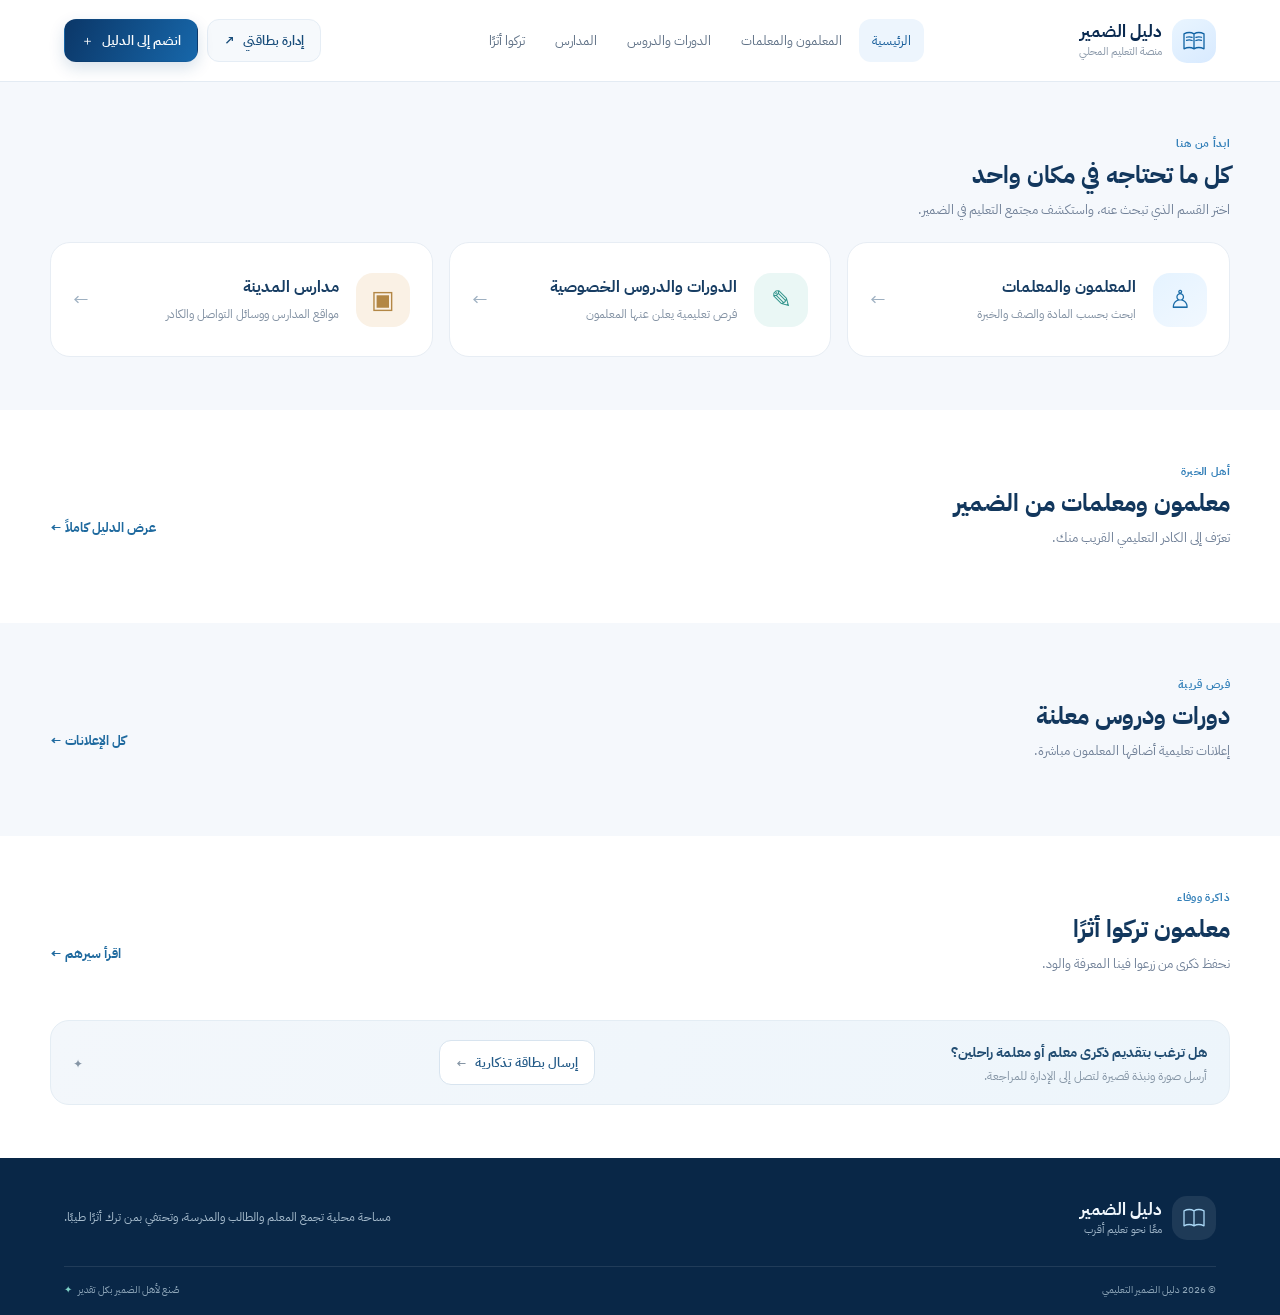
==== commit ada945cf: "Restore requested homepage design updates" ====
--- a/index.html
+++ b/index.html
@@ -11,7 +11,6 @@
     <script defer src="app.js"></script>
   </head>
   <body data-page="public">
-    <div class="demo-banner" id="connection-status"><span class="demo-dot"></span> جارٍ الاتصال بقاعدة بيانات دليل الضمير…</div>
     <header class="site-header">
       <a class="brand" href="#home" data-view="home" aria-label="دليل الضمير التعليمي - الرئيسية">
         <span class="brand-mark" aria-hidden="true"><svg viewBox="0 0 48 48"><path d="M8 12.5c5.7-2.8 11.1-2.8 16 0v24c-4.9-2.8-10.3-2.8-16 0v-24Zm32 0c-5.7-2.8-11.1-2.8-16 0v24c4.9-2.8 10.3-2.8 16 0v-24Z"/><path d="M12 18c3.4-1.2 6.2-.9 9 .2M12 23c3.4-1.2 6.2-.9 9 .2m15-5.2c-3.4-1.2-6.2-.9-9 .2m9 4.8c-3.4-1.2-6.2-.9-9 .2"/></svg></span>
--- a/styles.css
+++ b/styles.css
@@ -1,17 +1,17 @@
 @import url('https://fonts.googleapis.com/css2?family=IBM+Plex+Sans+Arabic:wght@400;500;600;700&family=Readex+Pro:wght@400;500;600;700&display=swap');
 
 :root{--navy:#09294f;--navy-2:#0d3768;--blue:#1763a9;--blue-2:#3687cb;--sky:#e8f4ff;--ink:#182c42;--muted:#718198;--line:#e4ebf2;--paper:#fff;--bg:#f5f8fc;--teal:#2c9a94;--gold:#c39243;--shadow:0 14px 38px rgba(20,52,86,.09);--radius:20px;font-family:'IBM Plex Sans Arabic','Readex Pro',Tahoma,sans-serif;color:var(--ink);font-synthesis:none;text-rendering:optimizeLegibility}
-*{box-sizing:border-box}html{scroll-behavior:smooth}body{margin:0;background:var(--bg);min-width:320px}button,input,select,textarea{font:inherit}button{cursor:pointer}a{color:inherit;text-decoration:none}.demo-banner{background:#fff7e7;color:#76591d;text-align:center;padding:7px 16px;font-size:12px;border-bottom:1px solid #f0dfb9}.demo-dot{display:inline-block;width:7px;height:7px;border-radius:50%;background:#d69c32;margin-left:7px}.site-header{height:82px;padding:0 clamp(18px,5vw,78px);display:flex;align-items:center;justify-content:space-between;background:#fff;border-bottom:1px solid rgba(218,229,239,.75);position:sticky;top:0;z-index:20}.brand{display:flex;align-items:center;gap:10px;min-width:max-content}.brand-mark{width:44px;height:44px;border-radius:15px;background:linear-gradient(145deg,#e9f5ff,#d8eaff);display:grid;place-items:center}.brand-mark svg{width:30px;height:30px;fill:none;stroke:#1264a5;stroke-width:2.1;stroke-linecap:round;stroke-linejoin:round}.brand-copy{display:flex;flex-direction:column;line-height:1.3}.brand-copy strong{font-size:17px;color:var(--navy);font-weight:700}.brand-copy small{font-size:11px;color:#8a98a9;margin-top:2px}.main-nav{display:flex;align-items:center;gap:4px}.nav-link{border:0;background:transparent;padding:12px 13px;color:#5f7186;border-radius:12px;font-size:13px;white-space:nowrap;transition:.2s}.nav-link:hover,.nav-link.active{background:#edf5fd;color:#145b99}.header-actions{display:flex;align-items:center;gap:9px}.btn{border:1px solid transparent;border-radius:12px;padding:11px 16px;font-size:13px;font-weight:600;display:inline-flex;align-items:center;justify-content:center;gap:8px;transition:transform .18s,box-shadow .18s,background .18s;white-space:nowrap}.btn:hover{transform:translateY(-1px)}.btn-primary{background:linear-gradient(115deg,#0b3768,#1767aa);color:#fff;box-shadow:0 6px 16px rgba(14,70,122,.16)}.btn-primary:hover{box-shadow:0 9px 20px rgba(14,70,122,.22)}.btn-quiet{background:#f6f9fc;border-color:#e5edf5;color:#174c7a}.btn-outline{background:#fff;border-color:#d8e4ef;color:#245b88}.btn-danger{background:#fff0f0;color:#a94343;border-color:#f4d5d5}.btn-small{padding:8px 11px;font-size:12px;border-radius:10px}.mobile-menu{display:none;border:1px solid var(--line);background:white;border-radius:10px;width:42px;height:40px;color:var(--navy);font-size:18px}
+*{box-sizing:border-box}html{scroll-behavior:smooth}body{margin:0;background:var(--bg);min-width:320px}button,input,select,textarea{font:inherit}button{cursor:pointer}a{color:inherit;text-decoration:none}.site-header{height:82px;padding:0 clamp(18px,5vw,78px);display:flex;align-items:center;justify-content:space-between;background:#fff;border-bottom:1px solid rgba(218,229,239,.75);position:sticky;top:0;z-index:20}.brand{display:flex;align-items:center;gap:10px;min-width:max-content}.brand-mark{width:44px;height:44px;border-radius:15px;background:linear-gradient(145deg,#e9f5ff,#d8eaff);display:grid;place-items:center}.brand-mark svg{width:30px;height:30px;fill:none;stroke:#1264a5;stroke-width:2.1;stroke-linecap:round;stroke-linejoin:round}.brand-copy{display:flex;flex-direction:column;line-height:1.3}.brand-copy strong{font-size:17px;color:var(--navy);font-weight:700}.brand-copy small{font-size:11px;color:#8a98a9;margin-top:2px}.main-nav{display:flex;align-items:center;gap:4px}.nav-link{border:0;background:transparent;padding:12px 13px;color:#5f7186;border-radius:12px;font-size:13px;white-space:nowrap;transition:.2s}.nav-link:hover,.nav-link.active{background:#edf5fd;color:#145b99}.header-actions{display:flex;align-items:center;gap:9px}.btn{border:1px solid transparent;border-radius:12px;padding:11px 16px;font-size:13px;font-weight:600;display:inline-flex;align-items:center;justify-content:center;gap:8px;transition:transform .18s,box-shadow .18s,background .18s;white-space:nowrap}.btn:hover{transform:translateY(-1px)}.btn-primary{background:linear-gradient(115deg,#0b3768,#1767aa);color:#fff;box-shadow:0 6px 16px rgba(14,70,122,.16)}.btn-primary:hover{box-shadow:0 9px 20px rgba(14,70,122,.22)}.btn-quiet{background:#f6f9fc;border-color:#e5edf5;color:#174c7a}.btn-outline{background:#fff;border-color:#d8e4ef;color:#245b88}.btn-danger{background:#fff0f0;color:#a94343;border-color:#f4d5d5}.btn-small{padding:8px 11px;font-size:12px;border-radius:10px}.mobile-menu{display:none;border:1px solid var(--line);background:white;border-radius:10px;width:42px;height:40px;color:var(--navy);font-size:18px}
 #app{min-height:60vh}.container{width:min(1180px,calc(100% - 40px));margin:auto}.hero-wrap{background:linear-gradient(180deg,#f4f8fc 0%,#f7faff 100%);padding:34px 0 48px}.hero{position:relative;overflow:hidden;border-radius:32px;min-height:376px;background:linear-gradient(118deg,#08264b 0%,#0c3d73 55%,#14649c 100%);display:grid;grid-template-columns:1.15fr .85fr;color:white;padding:52px clamp(26px,6vw,78px);box-shadow:0 22px 50px rgba(9,41,79,.17)}.hero:before,.hero:after{content:"";position:absolute;border:1px solid rgba(255,255,255,.13);border-radius:50%;pointer-events:none}.hero:before{width:450px;height:450px;left:-90px;top:-225px}.hero:after{width:340px;height:340px;left:65px;bottom:-255px}.hero-content{position:relative;z-index:2;align-self:center;max-width:625px}.eyebrow{font-size:12px;letter-spacing:.02em;color:#add9ff;display:flex;align-items:center;gap:9px}.eyebrow:before{content:"";height:1px;width:23px;background:#6eb7ed}.hero h1{font-family:'Readex Pro','IBM Plex Sans Arabic',sans-serif;font-size:clamp(29px,4vw,47px);line-height:1.42;margin:15px 0 10px;max-width:590px;font-weight:600;letter-spacing:-.04em}.hero h1 em{font-style:normal;color:#89c9fa}.hero-desc{font-size:15px;line-height:1.9;color:#d7eaff;max-width:520px;margin:0 0 27px}.hero-actions{display:flex;gap:10px;flex-wrap:wrap}.hero .btn-white{background:#fff;color:#104374}.btn-glass{background:rgba(255,255,255,.11);color:#fff;border-color:rgba(255,255,255,.26);backdrop-filter:blur(8px)}.hero-art{position:relative;display:grid;place-items:center;min-height:250px}.hero-orb{width:min(300px,25vw);aspect-ratio:1;border-radius:50%;background:radial-gradient(circle at 34% 30%,rgba(157,215,255,.56),rgba(49,139,205,.18) 50%,rgba(9,41,79,.03) 72%);border:1px solid rgba(200,235,255,.25);display:grid;place-items:center;box-shadow:inset 0 0 45px rgba(196,233,255,.18),0 0 55px rgba(63,157,219,.12);position:relative}.book-art{width:178px;height:146px;position:relative;transform:rotate(-7deg)}.book-page{position:absolute;bottom:13px;width:89px;height:110px;background:linear-gradient(155deg,#f9fcff,#cde8fa);border:2px solid rgba(255,255,255,.88);box-shadow:0 14px 22px #05264c55}.book-page.left{right:50%;transform:skewY(8deg);border-radius:10px 2px 3px 12px}.book-page.right{left:50%;transform:skewY(-8deg);border-radius:2px 10px 12px 3px}.book-spine{position:absolute;bottom:13px;right:calc(50% - 2px);height:112px;width:5px;background:#62ace4;z-index:2}.book-lines{position:absolute;inset:20px 13px 0;border-top:2px solid #9dc8e8;opacity:.8}.book-lines:after,.book-lines:before{content:"";position:absolute;right:0;top:14px;width:45px;height:2px;background:#9dc8e8;box-shadow:0 12px #9dc8e8,0 24px #9dc8e8}.book-lines:before{top:4px}.hero-star{position:absolute;color:#c1e9ff;font-size:19px}.hero-star.s1{top:20px;left:24px}.hero-star.s2{right:30px;bottom:34px;font-size:25px}.slide-controls{display:flex;align-items:center;gap:7px;margin-top:28px}.slide-dot{width:7px;height:7px;padding:0;border:0;border-radius:20px;background:#ffffff66;transition:.25s}.slide-dot.active{width:25px;background:#fff}.slide-arrow{border:1px solid #ffffff55;background:#ffffff11;color:#fff;border-radius:50%;width:31px;height:31px;margin-right:5px}.hero-slide{animation:fadeup .35s ease}@keyframes fadeup{from{opacity:.5;transform:translateY(8px)}to{opacity:1;transform:none}}
 .search-panel{position:relative;margin:-27px auto 0;z-index:3;width:min(1020px,calc(100% - 70px));background:#fff;border:1px solid #e7edf4;border-radius:18px;padding:16px;display:grid;grid-template-columns:1.15fr .72fr .72fr auto;gap:10px;box-shadow:0 16px 40px rgba(20,53,83,.12)}.search-field{display:flex;align-items:center;gap:9px;padding:0 12px;border:1px solid #e2e9f0;border-radius:12px;background:#fff;min-height:48px;min-width:0}.search-field .field-icon{font-size:17px;color:#8ca1b8}.search-field input,.search-field select{border:0;outline:0;min-width:0;width:100%;background:transparent;color:#263e57;font-size:13px}.search-field select{cursor:pointer}.search-panel .btn{min-height:48px}.stats-row{display:grid;grid-template-columns:repeat(4,1fr);gap:13px;margin:27px auto 0;width:min(1020px,calc(100% - 70px))}.stat-card{display:flex;align-items:center;gap:13px;background:#fff;border:1px solid #ebf0f5;border-radius:15px;padding:15px 17px}.stat-icon{width:41px;height:41px;border-radius:13px;display:grid;place-items:center;background:#edf6ff;color:#236ba5;font-size:19px}.stat-icon.teal{background:#e9f7f5;color:#26938b}.stat-icon.gold{background:#fbf4e8;color:#b7873b}.stat-card strong{display:block;font-size:19px;color:#143b62;line-height:1.3}.stat-card span:last-child{font-size:11px;color:#8492a3}
-.section{padding:53px 0}.section-white{background:#fff}.section-head{display:flex;align-items:end;justify-content:space-between;gap:16px;margin-bottom:23px}.section-kicker{font-size:11px;color:#3480b9;font-weight:700;margin-bottom:5px;letter-spacing:.03em}.section-head h2{font-size:24px;color:#12375d;margin:0;font-weight:700}.section-head p{font-size:13px;color:var(--muted);margin:7px 0 0}.text-link{border:0;background:transparent;color:#1f6a9f;font-size:13px;font-weight:700;padding:10px 0;white-space:nowrap}.text-link:hover{color:#0a3c69}.quick-grid{display:grid;grid-template-columns:repeat(3,1fr);gap:16px}.quick-card{background:#fff;border:1px solid #e7edf4;border-radius:20px;padding:21px 22px;display:flex;align-items:center;gap:17px;min-height:115px;transition:.2s;cursor:pointer}.quick-card:hover,.teacher-card:hover,.listing-card:hover,.school-card:hover{transform:translateY(-3px);box-shadow:var(--shadow)}.quick-icon{width:54px;height:54px;border-radius:17px;display:grid;place-items:center;background:linear-gradient(145deg,#e5f3ff,#f1f8ff);color:#1b6ca8;font-size:25px}.quick-card:nth-child(2) .quick-icon{background:#eaf7f5;color:#2f938a}.quick-card:nth-child(3) .quick-icon{background:#faf1e5;color:#b38745}.quick-card h3{margin:0;color:#173d63;font-size:16px}.quick-card p{margin:5px 0 0;font-size:12px;color:#8190a2;line-height:1.7}.quick-arrow{margin-right:auto;font-size:19px;color:#9eb0c1}.teacher-grid,.listing-grid,.school-grid,.memorial-grid{display:grid;grid-template-columns:repeat(3,minmax(0,1fr));gap:16px}.teacher-card,.listing-card,.school-card,.memorial-card{background:#fff;border:1px solid #e7edf4;border-radius:20px;overflow:hidden;transition:.22s;position:relative}.teacher-card{padding:18px}.teacher-top{display:flex;align-items:flex-start;gap:13px}.avatar{width:67px;height:67px;flex:0 0 67px;border-radius:20px;display:grid;place-items:center;background:linear-gradient(145deg,#d9efff,#f0f8ff);color:#1a6198;font-size:22px;font-weight:700;position:relative;overflow:hidden}.avatar img,.memorial-photo img{width:100%;height:100%;object-fit:cover;position:absolute;inset:0}.avatar-female{background:linear-gradient(145deg,#f7e5ef,#fff5f9);color:#9d5677}.teacher-name{font-size:16px;font-weight:700;color:#173957;margin:2px 0 4px}.teacher-subject{font-size:12px;color:#71839a}.teacher-meta{display:flex;gap:7px;flex-wrap:wrap;margin-top:12px}.tag{font-size:10px;padding:5px 9px;border-radius:999px;background:#eff6fc;color:#3d6b91}.tag.retired{background:#fff4e1;color:#9c702c}.tag.gender{background:#f1f1fb;color:#6767a1}.teacher-bio{font-size:12px;line-height:1.9;color:#74849a;margin:13px 0 12px;min-height:45px}.card-bottom{border-top:1px solid #edf1f5;padding-top:12px;display:flex;align-items:center;justify-content:space-between;gap:8px}.teacher-exp{font-size:11px;color:#8090a2}.teacher-actions{display:flex;gap:6px}.icon-btn{width:34px;height:34px;border:1px solid #e2ebf3;background:#f9fcff;color:#286795;border-radius:11px;font-size:15px;display:grid;place-items:center}.icon-btn:hover{background:#eaf4fc}.badge-sample{position:absolute;top:15px;left:16px;font-size:9px;background:#f4f6f9;color:#778597;padding:4px 7px;border-radius:7px}.listing-card{padding:0}.listing-cover{height:120px;padding:17px;display:flex;align-items:flex-end;background:linear-gradient(130deg,#c3e5fa,#f0f8ff);position:relative;overflow:hidden}.listing-cover:before,.listing-cover:after{content:"";position:absolute;border:1px solid #ffffffab;border-radius:50%}.listing-cover:before{width:190px;height:190px;left:-54px;top:-104px}.listing-cover:after{width:110px;height:110px;left:50px;top:-60px}.listing-cover.teal-cover{background:linear-gradient(130deg,#bde8de,#eef9f6)}.listing-cover.gold-cover{background:linear-gradient(130deg,#f4e3bd,#fcf7ec)}.listing-cover .tag{position:relative;z-index:1;background:#ffffffc9;color:#336586}.listing-content{padding:16px}.listing-content h3{font-size:15px;margin:0;color:#173b5d}.listing-teacher{font-size:11px;color:#8191a1;margin:5px 0 10px}.listing-content p{margin:0 0 14px;color:#73849a;font-size:12px;line-height:1.8;min-height:42px}.listing-footer{display:flex;align-items:center;justify-content:space-between;border-top:1px solid #edf1f5;padding-top:11px;font-size:11px;color:#8191a1}.listing-price{font-weight:700;color:#28648e}.school-card{padding:19px}.school-mark{width:51px;height:51px;border-radius:16px;display:grid;place-items:center;background:#eaf4fc;color:#2c70a2;font-size:23px;margin-bottom:14px}.school-card h3{margin:0;font-size:16px;color:#173b5d}.school-type{color:#8492a2;font-size:11px;margin-top:4px}.school-address{font-size:12px;color:#71839a;line-height:1.8;margin:12px 0 14px;min-height:43px}.school-footer{display:flex;align-items:center;justify-content:space-between;border-top:1px solid #edf1f5;padding-top:12px}.school-footer span{font-size:11px;color:#8191a1}.memorial-card{padding-bottom:17px;border-color:#e8e8e8}.memorial-photo{height:auto;aspect-ratio:4/5;background:linear-gradient(145deg,#293441,#111923);position:relative;overflow:hidden;display:grid;place-items:center;color:#d7dde3}.memorial-photo:after{content:"";position:absolute;inset:0;background:linear-gradient(0deg,rgba(4,11,18,.52),transparent 65%)}.memorial-monogram{font-size:48px;font-weight:700;opacity:.7}.mourning-ribbon{position:absolute;z-index:2;top:15px;right:-38px;transform:rotate(36deg);background:#111820;color:#fff;width:145px;text-align:center;padding:6px 0;font-size:10px;letter-spacing:.04em;box-shadow:0 3px 10px #0005}.memorial-copy{padding:15px 17px 0}.memorial-copy h3{margin:0;color:#293846;font-size:16px}.memorial-copy p{font-size:12px;line-height:1.9;color:#7a8791;margin:7px 0 0}.impact-strip{margin-top:24px;background:linear-gradient(110deg,#f3f7fb,#edf5fb);border:1px solid #e4edf4;border-radius:19px;padding:19px 22px;display:flex;align-items:center;justify-content:space-between;gap:14px}.impact-strip strong{color:#234e73;font-size:14px}.impact-strip span{display:block;color:#8595a5;font-size:12px;margin-top:3px}.impact-mark{font-size:25px;color:#7197b3}
+.section{padding:53px 0}.section-white{background:#fff}.section-head{display:flex;align-items:end;justify-content:space-between;gap:16px;margin-bottom:23px}.section-kicker{font-size:11px;color:#3480b9;font-weight:700;margin-bottom:5px;letter-spacing:.03em}.section-head h2{font-size:24px;color:#12375d;margin:0;font-weight:700}.section-head p{font-size:13px;color:var(--muted);margin:7px 0 0}.text-link{border:0;background:transparent;color:#1f6a9f;font-size:13px;font-weight:700;padding:10px 0;white-space:nowrap}.text-link:hover{color:#0a3c69}.quick-grid{display:grid;grid-template-columns:repeat(3,1fr);gap:16px}.quick-card{background:#fff;border:1px solid #e7edf4;border-radius:20px;padding:21px 22px;display:flex;align-items:center;gap:17px;min-height:115px;transition:.2s;cursor:pointer}.quick-card:hover,.teacher-card:hover,.listing-card:hover,.school-card:hover{transform:translateY(-3px);box-shadow:var(--shadow)}.quick-icon{width:54px;height:54px;border-radius:17px;display:grid;place-items:center;background:linear-gradient(145deg,#e5f3ff,#f1f8ff);color:#1b6ca8;font-size:25px}.quick-card:nth-child(2) .quick-icon{background:#eaf7f5;color:#2f938a}.quick-card:nth-child(3) .quick-icon{background:#faf1e5;color:#b38745}.quick-card h3{margin:0;color:#173d63;font-size:16px}.quick-card p{margin:5px 0 0;font-size:12px;color:#8190a2;line-height:1.7}.quick-arrow{margin-right:auto;font-size:19px;color:#9eb0c1}.teacher-grid,.listing-grid,.school-grid,.memorial-grid{display:grid;grid-template-columns:repeat(3,minmax(0,1fr));gap:16px}.teacher-card,.listing-card,.school-card,.memorial-card{background:#fff;border:1px solid #e7edf4;border-radius:20px;overflow:hidden;transition:.22s;position:relative}.teacher-card{padding:18px}.teacher-top{display:flex;align-items:flex-start;gap:13px}.avatar{width:67px;height:67px;flex:0 0 67px;border-radius:20px;display:grid;place-items:center;background:linear-gradient(145deg,#d9efff,#f0f8ff);color:#1a6198;font-size:22px;font-weight:700;position:relative;overflow:hidden}.avatar img,.memorial-photo img{width:100%;height:100%;object-fit:cover;position:absolute;inset:0}.avatar-female{background:linear-gradient(145deg,#f7e5ef,#fff5f9);color:#9d5677}.teacher-name{font-size:16px;font-weight:700;color:#173957;margin:2px 0 4px}.teacher-subject{font-size:12px;color:#71839a}.teacher-meta{display:flex;gap:7px;flex-wrap:wrap;margin-top:12px}.tag{font-size:10px;padding:5px 9px;border-radius:999px;background:#eff6fc;color:#3d6b91}.tag.retired{background:#fff4e1;color:#9c702c}.tag.gender{background:#f1f1fb;color:#6767a1}.teacher-bio{font-size:12px;line-height:1.9;color:#74849a;margin:13px 0 12px;min-height:45px}.card-bottom{border-top:1px solid #edf1f5;padding-top:12px;display:flex;align-items:center;justify-content:space-between;gap:8px}.teacher-exp{font-size:11px;color:#8090a2}.teacher-actions{display:flex;gap:6px}.icon-btn{width:34px;height:34px;border:1px solid #e2ebf3;background:#f9fcff;color:#286795;border-radius:11px;font-size:15px;display:grid;place-items:center}.icon-btn:hover{background:#eaf4fc}.badge-sample{position:absolute;top:15px;left:16px;font-size:9px;background:#f4f6f9;color:#778597;padding:4px 7px;border-radius:7px}.listing-card{padding:0}.listing-cover{height:120px;padding:17px;display:flex;align-items:flex-end;background:linear-gradient(130deg,#c3e5fa,#f0f8ff);position:relative;overflow:hidden}.listing-cover:before,.listing-cover:after{content:"";position:absolute;border:1px solid #ffffffab;border-radius:50%}.listing-cover:before{width:190px;height:190px;left:-54px;top:-104px}.listing-cover:after{width:110px;height:110px;left:50px;top:-60px}.listing-cover.teal-cover{background:linear-gradient(130deg,#bde8de,#eef9f6)}.listing-cover.course-cover{background:linear-gradient(130deg,#dcecf8,#eaf6f4)}.listing-cover .tag{position:relative;z-index:1;background:#ffffffc9;color:#336586}.listing-content{padding:16px}.listing-content h3{font-size:15px;margin:0;color:#173b5d}.listing-teacher{font-size:11px;color:#8191a1;margin:5px 0 10px}.listing-content p{margin:0 0 14px;color:#73849a;font-size:12px;line-height:1.8;min-height:42px}.listing-footer{display:flex;align-items:center;justify-content:space-between;border-top:1px solid #edf1f5;padding-top:11px;font-size:11px;color:#8191a1}.listing-price{font-weight:700;color:#28648e}.school-card{padding:19px}.school-mark{width:51px;height:51px;border-radius:16px;display:grid;place-items:center;background:#eaf4fc;color:#2c70a2;font-size:23px;margin-bottom:14px}.school-card h3{margin:0;font-size:16px;color:#173b5d}.school-type{color:#8492a2;font-size:11px;margin-top:4px}.school-address{font-size:12px;color:#71839a;line-height:1.8;margin:12px 0 14px;min-height:43px}.school-footer{display:flex;align-items:center;justify-content:space-between;border-top:1px solid #edf1f5;padding-top:12px}.school-footer span{font-size:11px;color:#8191a1}.memorial-card{padding-bottom:17px;border-color:#e8e8e8}.memorial-photo{height:auto;aspect-ratio:4/5;background:linear-gradient(145deg,#293441,#111923);position:relative;overflow:hidden;display:grid;place-items:center;color:#d7dde3}.memorial-photo:after{content:"";position:absolute;inset:0;background:linear-gradient(0deg,rgba(4,11,18,.52),transparent 65%)}.memorial-monogram{font-size:48px;font-weight:700;opacity:.7}.mourning-ribbon{position:absolute;z-index:2;top:15px;right:-38px;transform:rotate(36deg);background:#111820;color:#fff;width:145px;text-align:center;padding:6px 0;font-size:10px;letter-spacing:.04em;box-shadow:0 3px 10px #0005}.memorial-copy{padding:15px 17px 0}.memorial-copy h3{margin:0;color:#293846;font-size:16px}.memorial-copy p{font-size:12px;line-height:1.9;color:#7a8791;margin:7px 0 0}.impact-strip{margin-top:24px;background:linear-gradient(110deg,#f3f7fb,#edf5fb);border:1px solid #e4edf4;border-radius:19px;padding:19px 22px;display:flex;align-items:center;justify-content:space-between;gap:14px}.impact-strip strong{color:#234e73;font-size:14px}.impact-strip span{display:block;color:#8595a5;font-size:12px;margin-top:3px}.impact-mark{font-size:25px;color:#7197b3}
 .page-hero{padding:45px 0 27px;background:linear-gradient(180deg,#eaf4fc,#f5f8fc)}.page-hero-inner{display:flex;align-items:end;justify-content:space-between;gap:24px}.page-hero h1{font-size:31px;color:#10385f;margin:0;letter-spacing:-.02em}.page-hero p{color:#75889d;font-size:13px;margin:8px 0 0;line-height:1.8}.page-hero .page-hero-icon{width:82px;height:82px;border-radius:26px;display:grid;place-items:center;background:#d8eaf9;color:#1d649d;font-size:36px}.toolbar{background:#fff;border:1px solid #e6edf4;border-radius:16px;padding:13px;display:flex;gap:9px;align-items:center;margin:22px 0 18px;flex-wrap:wrap}.toolbar .search-field{flex:1;min-width:220px}.toolbar select{min-width:155px}.result-count{font-size:12px;color:#73869b;margin-bottom:16px}.count-pills{display:flex;gap:7px;flex-wrap:wrap;margin:14px 0 18px}.count-pill{border:1px solid #e2eaf1;background:#fff;border-radius:999px;padding:7px 12px;color:#627991;font-size:11px}.count-pill b{color:#204f78;margin-right:4px}.count-pill.active{border-color:#a8cce8;background:#eff7fd;color:#1e6192}.pagination-row{display:flex;justify-content:center;padding:26px 0 8px}.empty-state{background:#fff;border:1px dashed #d8e4ee;border-radius:18px;padding:52px 20px;text-align:center;color:#7c8ea0}.empty-icon{font-size:33px;margin-bottom:12px}.empty-state h3{margin:0 0 7px;color:#244a6c;font-size:17px}.empty-state p{margin:0;font-size:13px;line-height:1.8}
 .form-layout{display:grid;grid-template-columns:minmax(0,1fr) 310px;gap:22px;padding:30px 0 56px}.form-card,.side-card,.panel-card{background:#fff;border:1px solid #e5edf4;border-radius:20px;box-shadow:0 6px 20px rgba(20,52,86,.035)}.form-card{padding:clamp(20px,4vw,36px)}.side-card{padding:23px;height:max-content;position:sticky;top:104px}.form-choice{display:grid;grid-template-columns:1fr 1fr;gap:10px;margin-bottom:23px}.choice-card{border:1px solid #e1eaf2;border-radius:15px;padding:14px;cursor:pointer;display:flex;align-items:center;gap:11px;background:white}.choice-card.selected{border-color:#5d9cca;background:#f1f8fe;box-shadow:0 0 0 2px #e4f2fd}.choice-card .choice-emoji{width:38px;height:38px;background:#e8f4fd;border-radius:12px;display:grid;place-items:center;font-size:19px}.choice-card strong{font-size:13px;color:#204668;display:block}.choice-card small{font-size:10px;color:#8a9aab;display:block;margin-top:3px}.form-section-title{font-size:16px;color:#1e466a;margin:22px 0 13px;display:flex;align-items:center;gap:8px}.form-section-title:before{content:"";width:4px;height:19px;background:#3488c0;border-radius:4px}.form-grid{display:grid;grid-template-columns:1fr 1fr;gap:14px}.field{display:flex;flex-direction:column;gap:6px}.field.full{grid-column:1/-1}.field label{font-size:12px;color:#506a83;font-weight:600}.field .hint{font-size:10px;color:#9aa7b4;font-weight:400}.field input,.field select,.field textarea{width:100%;padding:11px 12px;border-radius:11px;border:1px solid #dfe8f0;outline:0;color:#284760;background:#fff;font-size:13px;transition:border .2s,box-shadow .2s}.field input:focus,.field select:focus,.field textarea:focus{border-color:#6aa4ce;box-shadow:0 0 0 3px #e7f4fc}.field textarea{min-height:96px;resize:vertical;line-height:1.7}.checkbox-grid{display:flex;flex-wrap:wrap;gap:7px}.check-chip{position:relative}.check-chip input{position:absolute;opacity:0;width:1px;height:1px}.check-chip span{display:block;border:1px solid #e1e9f0;border-radius:999px;padding:7px 12px;color:#637990;background:#fff;font-size:11px;cursor:pointer}.check-chip input:checked+span{border-color:#74abd0;background:#eaf5fd;color:#1c6292}.upload-box{border:1px dashed #b9ccdb;border-radius:14px;background:#f9fcfe;padding:18px;display:flex;align-items:center;gap:13px;cursor:pointer}.upload-box .upload-symbol{font-size:24px;color:#4384b2}.upload-box strong{font-size:12px;color:#476b89;display:block}.upload-box small{font-size:10px;color:#90a0af;display:block;margin-top:3px}.upload-box input{display:none}.upload-preview{width:60px;height:60px;object-fit:cover;border-radius:14px}.form-footer{border-top:1px solid #edf1f4;margin-top:23px;padding-top:19px;display:flex;align-items:center;justify-content:space-between;gap:10px}.consent{font-size:10px;color:#8b99a8;line-height:1.7}.side-card h3{font-size:15px;color:#204566;margin:0 0 11px}.side-card p{font-size:12px;color:#75889a;line-height:1.9;margin:0}.side-list{list-style:none;padding:0;margin:17px 0 0}.side-list li{font-size:11px;color:#61768b;padding:9px 0;border-top:1px solid #edf1f4;display:flex;gap:8px;line-height:1.7}.side-list li:before{content:"✓";color:#3a9b8b;font-weight:700}.warning-note{padding:11px 12px;background:#fff8e9;color:#806629;border-radius:12px;font-size:11px;line-height:1.7;margin-top:17px}.code-display{background:#0d3155;color:#fff;border-radius:16px;padding:19px;margin:18px 0;text-align:center}.code-display small{display:block;color:#b8d6ef;font-size:11px}.code-display strong{display:block;font-size:31px;letter-spacing:.2em;margin:5px 0;font-family:monospace}.notice-success{background:#eaf8f4;border:1px solid #ccebe1;color:#276f60;border-radius:14px;padding:15px;font-size:13px;line-height:1.8;margin-top:18px}.notice-error{background:#fff0f0;border:1px solid #f1d4d4;color:#9d4141;border-radius:12px;padding:12px;font-size:12px;line-height:1.7;margin:12px 0}
 .dashboard-layout{padding:29px 0 60px;display:grid;grid-template-columns:230px minmax(0,1fr);gap:20px}.dashboard-nav{background:#fff;border:1px solid #e5edf4;border-radius:18px;padding:13px;height:max-content;position:sticky;top:104px}.dashboard-nav button{border:0;width:100%;background:transparent;text-align:right;padding:12px;border-radius:11px;color:#6c7e92;font-size:12px}.dashboard-nav button.active,.dashboard-nav button:hover{background:#edf6fd;color:#1b6296}.dashboard-main{min-width:0}.dash-heading{display:flex;align-items:center;justify-content:space-between;gap:12px;margin:0 0 17px}.dash-heading h2{font-size:22px;color:#173e61;margin:0}.dash-heading p{font-size:12px;color:#8392a2;margin:5px 0 0}.dashboard-cards{display:grid;grid-template-columns:repeat(3,1fr);gap:12px;margin:17px 0}.dash-stat{background:#fff;border:1px solid #e5edf4;border-radius:15px;padding:16px}.dash-stat span{font-size:11px;color:#8090a1}.dash-stat strong{display:block;font-size:23px;color:#1c4d77;margin-top:5px}.request-card{background:#fff;border:1px solid #e4ecf3;border-radius:16px;padding:17px;margin-bottom:11px}.request-top{display:flex;align-items:flex-start;justify-content:space-between;gap:10px}.request-top h3{font-size:15px;color:#1e4667;margin:0}.request-date{font-size:10px;color:#92a0ad}.status-pill{font-size:10px;border-radius:999px;padding:5px 9px;background:#fff4e1;color:#986e2f;white-space:nowrap}.status-pill.approved{background:#eaf8f2;color:#34816b}.status-pill.rejected{background:#fff0f0;color:#a14d4d}.status-pill.needs_changes{background:#edf5ff;color:#4076a6}.request-details{display:flex;flex-wrap:wrap;gap:7px;margin:11px 0}.request-actions{display:flex;gap:7px;flex-wrap:wrap}.review-box{width:100%;border:1px solid #e1e9f0;border-radius:10px;padding:10px;margin:10px 0;font-size:12px;min-height:66px;resize:vertical}.admin-tabs{display:flex;gap:6px;border-bottom:1px solid #e6edf3;margin-bottom:16px;overflow-x:auto}.admin-tab{border:0;background:transparent;padding:11px 12px;color:#7b8d9e;font-size:12px;white-space:nowrap;border-bottom:2px solid transparent}.admin-tab.active{color:#205b89;border-color:#3184b8}.school-admin-row{display:grid;grid-template-columns:1fr auto;gap:12px;align-items:center;background:#fff;border:1px solid #e7edf3;border-radius:13px;padding:12px;margin:8px 0}.school-admin-row strong{font-size:13px;color:#214767}.school-admin-row small{display:block;color:#8191a0;font-size:10px;margin-top:3px}.login-card{max-width:430px;margin:40px auto 60px}.login-card h2{margin-top:0}.dashboard-lock{padding:15px;background:#f3f8fc;border-radius:12px;font-size:11px;color:#75889b;line-height:1.8;margin-top:15px}.manage-hero{background:linear-gradient(115deg,#0b2c54,#155e93);color:white;border-radius:20px;padding:22px 25px;margin-bottom:17px}.manage-hero h2{margin:0 0 5px;font-size:21px}.manage-hero p{margin:0;color:#d0e5f7;font-size:12px}.listing-manage-row{display:grid;grid-template-columns:1fr auto;gap:12px;padding:13px 0;border-bottom:1px solid #edf1f5;align-items:center}.listing-manage-row:last-child{border-bottom:0}.listing-manage-row strong{display:block;font-size:13px;color:#264c6b}.listing-manage-row small{font-size:10px;color:#8998a6}.small-actions{display:flex;gap:6px;flex-wrap:wrap;justify-content:flex-end}
 .site-footer{background:#092747;color:#d2e2ef;padding:38px clamp(20px,5vw,76px) 18px}.footer-main{display:flex;align-items:center;justify-content:space-between;gap:25px;padding-bottom:26px}.brand-footer .brand-mark{background:#ffffff16}.brand-footer .brand-mark svg{stroke:#a9d6f4}.brand-footer .brand-copy strong{color:#f0f7fd}.brand-footer .brand-copy small{color:#9fb5c8}.footer-main p{font-size:12px;color:#a8bdce;margin:0;max-width:440px;line-height:1.8}.footer-admin{border:1px solid #ffffff35;background:transparent;color:#bfd1e0;border-radius:10px;padding:8px 12px;font-size:11px}.footer-bottom{border-top:1px solid #ffffff19;padding-top:15px;display:flex;justify-content:space-between;gap:12px;color:#8ea6b9;font-size:10px}.footer-bottom b{color:#7fd1c7;margin-right:4px}
 .modal-backdrop{position:fixed;inset:0;background:rgba(5,20,35,.55);z-index:40;display:grid;place-items:center;padding:20px;backdrop-filter:blur(4px)}.modal{background:white;border-radius:22px;width:min(620px,100%);max-height:90vh;overflow:auto;box-shadow:0 28px 80px #061b3055;position:relative;padding:26px}.modal-close{position:absolute;top:14px;left:14px;border:0;background:#f1f5f8;color:#6f7d8a;border-radius:50%;width:34px;height:34px;font-size:19px}.modal h2{font-size:22px;color:#173e61;margin:4px 0 7px}.modal p{color:#74869a;font-size:13px;line-height:1.9}.modal-head{display:flex;gap:15px;align-items:center;margin:8px 35px 18px 0}.modal-section{border-top:1px solid #edf1f4;margin-top:16px;padding-top:14px}.modal-section h3{font-size:13px;color:#2a5275;margin:0 0 8px}.modal-section p{margin:0}.modal-actions{display:flex;gap:8px;flex-wrap:wrap;margin-top:18px}.toast{position:fixed;z-index:60;bottom:23px;left:50%;transform:translate(-50%,20px);opacity:0;pointer-events:none;background:#123b5c;color:white;border-radius:12px;padding:11px 17px;font-size:12px;box-shadow:0 10px 24px #001a3040;transition:.25s;max-width:calc(100% - 30px)}.toast.show{opacity:1;transform:translate(-50%,0)}.toast.error{background:#8d3737}
 @media(max-width:1100px){.site-header{padding:0 24px}.main-nav{gap:0}.nav-link{padding:10px 9px;font-size:12px}.header-actions .btn-quiet{display:none}.hero{grid-template-columns:1.15fr .75fr}.hero-orb{width:260px}.teacher-grid,.listing-grid,.school-grid,.memorial-grid{grid-template-columns:repeat(2,minmax(0,1fr))}}
-@media(max-width:760px){.site-header{height:69px;padding:0 17px}.brand-mark{width:39px;height:39px;border-radius:13px}.brand-copy strong{font-size:15px}.brand-copy small{font-size:10px}.main-nav{display:none;position:absolute;top:69px;right:0;left:0;background:#fff;border-bottom:1px solid var(--line);padding:9px 16px 15px;box-shadow:0 15px 20px #0d34500c;flex-direction:column;align-items:stretch}.main-nav.open{display:flex}.nav-link{text-align:right}.header-actions{gap:7px}.header-actions .header-manage{display:none}.header-apply{padding:9px 11px;font-size:11px}.mobile-menu{display:block}.container{width:min(100% - 30px,620px)}.hero-wrap{padding:16px 0 35px}.hero{min-height:420px;border-radius:23px;padding:28px 23px;display:block}.hero-content{max-width:100%}.hero h1{font-size:31px;max-width:430px}.hero-desc{font-size:13px}.hero-art{position:absolute;left:-20px;bottom:-36px;opacity:.45;min-height:0;pointer-events:none}.hero-orb{width:210px}.book-art{transform:scale(.75) rotate(-7deg)}.slide-controls{margin-top:22px}.search-panel{width:calc(100% - 28px);grid-template-columns:1fr 1fr;margin-top:-19px;padding:11px;gap:7px}.search-field{min-height:44px;padding:0 9px}.search-panel .search-field:first-child{grid-column:1/-1}.search-panel .btn{grid-column:1/-1;min-height:43px}.stats-row{width:calc(100% - 28px);grid-template-columns:1fr 1fr;gap:7px;margin-top:15px}.stat-card{padding:10px;border-radius:13px;gap:9px}.stat-icon{width:35px;height:35px;border-radius:11px;font-size:16px}.stat-card strong{font-size:16px}.stat-card span:last-child{font-size:10px}.section{padding:39px 0}.section-head h2{font-size:21px}.section-head p{font-size:11px}.quick-grid{grid-template-columns:1fr;gap:9px}.quick-card{min-height:83px;padding:14px;border-radius:16px}.quick-icon{width:45px;height:45px;border-radius:14px}.quick-card h3{font-size:14px}.quick-card p{font-size:11px}.teacher-grid,.listing-grid,.school-grid,.memorial-grid{grid-template-columns:1fr;gap:11px}.teacher-card{padding:15px}.page-hero{padding:31px 0 21px}.page-hero h1{font-size:25px}.page-hero .page-hero-icon{width:62px;height:62px;border-radius:20px;font-size:28px}.toolbar{padding:10px;gap:7px}.toolbar .search-field{flex-basis:100%}.toolbar select{flex:1;min-width:0}.form-layout{grid-template-columns:1fr;padding:20px 0 42px;gap:13px}.side-card{position:static;order:2}.form-card{padding:20px 15px}.form-grid{grid-template-columns:1fr;gap:12px}.field.full{grid-column:auto}.form-choice{grid-template-columns:1fr 1fr;gap:7px}.choice-card{padding:10px;gap:8px}.choice-card strong{font-size:11px}.choice-card small{font-size:9px}.form-footer{align-items:flex-start;flex-direction:column}.form-footer .btn{width:100%}.dashboard-layout{grid-template-columns:1fr;padding:18px 0 40px;gap:12px}.dashboard-nav{position:static;display:flex;overflow-x:auto;padding:7px;gap:3px}.dashboard-nav button{width:auto;white-space:nowrap;padding:9px 11px}.dashboard-cards{gap:7px}.dash-stat{padding:12px}.dash-stat span{font-size:10px}.dash-stat strong{font-size:18px}.dash-heading h2{font-size:19px}.footer-main{align-items:flex-start;flex-direction:column;gap:12px}.footer-main p{font-size:11px}.footer-bottom{font-size:9px}.impact-strip{align-items:flex-start;padding:15px}.modal{padding:21px 17px}.modal h2{font-size:20px}}
+@media(max-width:760px){.site-header{height:69px;padding:0 17px}.brand-mark{width:39px;height:39px;border-radius:13px}.brand-copy strong{font-size:15px}.brand-copy small{font-size:10px}.main-nav{display:none;position:absolute;top:69px;right:0;left:0;background:#fff;border-bottom:1px solid var(--line);padding:9px 16px 15px;box-shadow:0 15px 20px #0d34500c;flex-direction:column;align-items:stretch}.main-nav.open{display:flex}.nav-link{text-align:right}.header-actions{gap:7px}.header-actions .header-manage{display:none}.header-apply{padding:9px 11px;font-size:11px}.mobile-menu{display:block}.container{width:min(100% - 30px,620px)}.hero-wrap{padding:16px 0 35px}.hero{min-height:350px;border-radius:23px;padding:24px 23px;display:block}.hero-content{max-width:100%}.hero h1{font-size:29px;max-width:430px;line-height:1.35;margin:11px 0 8px}.hero-desc{font-size:12px;line-height:1.7;margin-bottom:17px}.hero-art{position:absolute;left:-20px;bottom:-36px;opacity:.45;min-height:0;pointer-events:none}.hero-orb{width:190px}.book-art{transform:scale(.75) rotate(-7deg)}.slide-controls{margin-top:16px}.search-panel{width:calc(100% - 28px);grid-template-columns:1fr 1fr;margin-top:-19px;padding:11px;gap:7px}.search-field{min-height:44px;padding:0 9px}.search-panel .search-field:first-child{grid-column:1/-1}.search-panel .btn{grid-column:1/-1;min-height:43px}.stats-row{width:calc(100% - 28px);grid-template-columns:1fr 1fr;gap:7px;margin-top:15px}.stat-card{padding:10px;border-radius:13px;gap:9px}.stat-icon{width:35px;height:35px;border-radius:11px;font-size:16px}.stat-card strong{font-size:16px}.stat-card span:last-child{font-size:10px}.section{padding:39px 0}.section-head h2{font-size:21px}.section-head p{font-size:11px}.quick-grid{grid-template-columns:1fr;gap:9px}.quick-card{min-height:83px;padding:14px;border-radius:16px}.quick-icon{width:45px;height:45px;border-radius:14px}.quick-card h3{font-size:14px}.quick-card p{font-size:11px}.teacher-grid,.listing-grid,.school-grid,.memorial-grid{grid-template-columns:1fr;gap:11px}.teacher-card{padding:15px}.page-hero{padding:31px 0 21px}.page-hero h1{font-size:25px}.page-hero .page-hero-icon{width:62px;height:62px;border-radius:20px;font-size:28px}.toolbar{padding:10px;gap:7px}.toolbar .search-field{flex-basis:100%}.toolbar select{flex:1;min-width:0}.form-layout{grid-template-columns:1fr;padding:20px 0 42px;gap:13px}.side-card{position:static;order:2}.form-card{padding:20px 15px}.form-grid{grid-template-columns:1fr;gap:12px}.field.full{grid-column:auto}.form-choice{grid-template-columns:1fr 1fr;gap:7px}.choice-card{padding:10px;gap:8px}.choice-card strong{font-size:11px}.choice-card small{font-size:9px}.form-footer{align-items:flex-start;flex-direction:column}.form-footer .btn{width:100%}.dashboard-layout{grid-template-columns:1fr;padding:18px 0 40px;gap:12px}.dashboard-nav{position:static;display:flex;overflow-x:auto;padding:7px;gap:3px}.dashboard-nav button{width:auto;white-space:nowrap;padding:9px 11px}.dashboard-cards{gap:7px}.dash-stat{padding:12px}.dash-stat span{font-size:10px}.dash-stat strong{font-size:18px}.dash-heading h2{font-size:19px}.footer-main{align-items:flex-start;flex-direction:column;gap:12px}.footer-main p{font-size:11px}.footer-bottom{font-size:9px}.impact-strip{align-items:flex-start;padding:15px}.modal{padding:21px 17px}.modal h2{font-size:20px}}
 @media(prefers-reduced-motion:reduce){*,*::before,*::after{scroll-behavior:auto!important;animation-duration:.01ms!important;animation-iteration-count:1!important;transition-duration:.01ms!important}}
 .request-photo{display:block;width:min(240px,100%);height:220px;object-fit:cover;border-radius:13px;margin:12px 0;border:1px solid #e5edf4;background:#f3f7fa}
 .admin-refresh-row{display:flex;justify-content:flex-end;margin:10px 0}
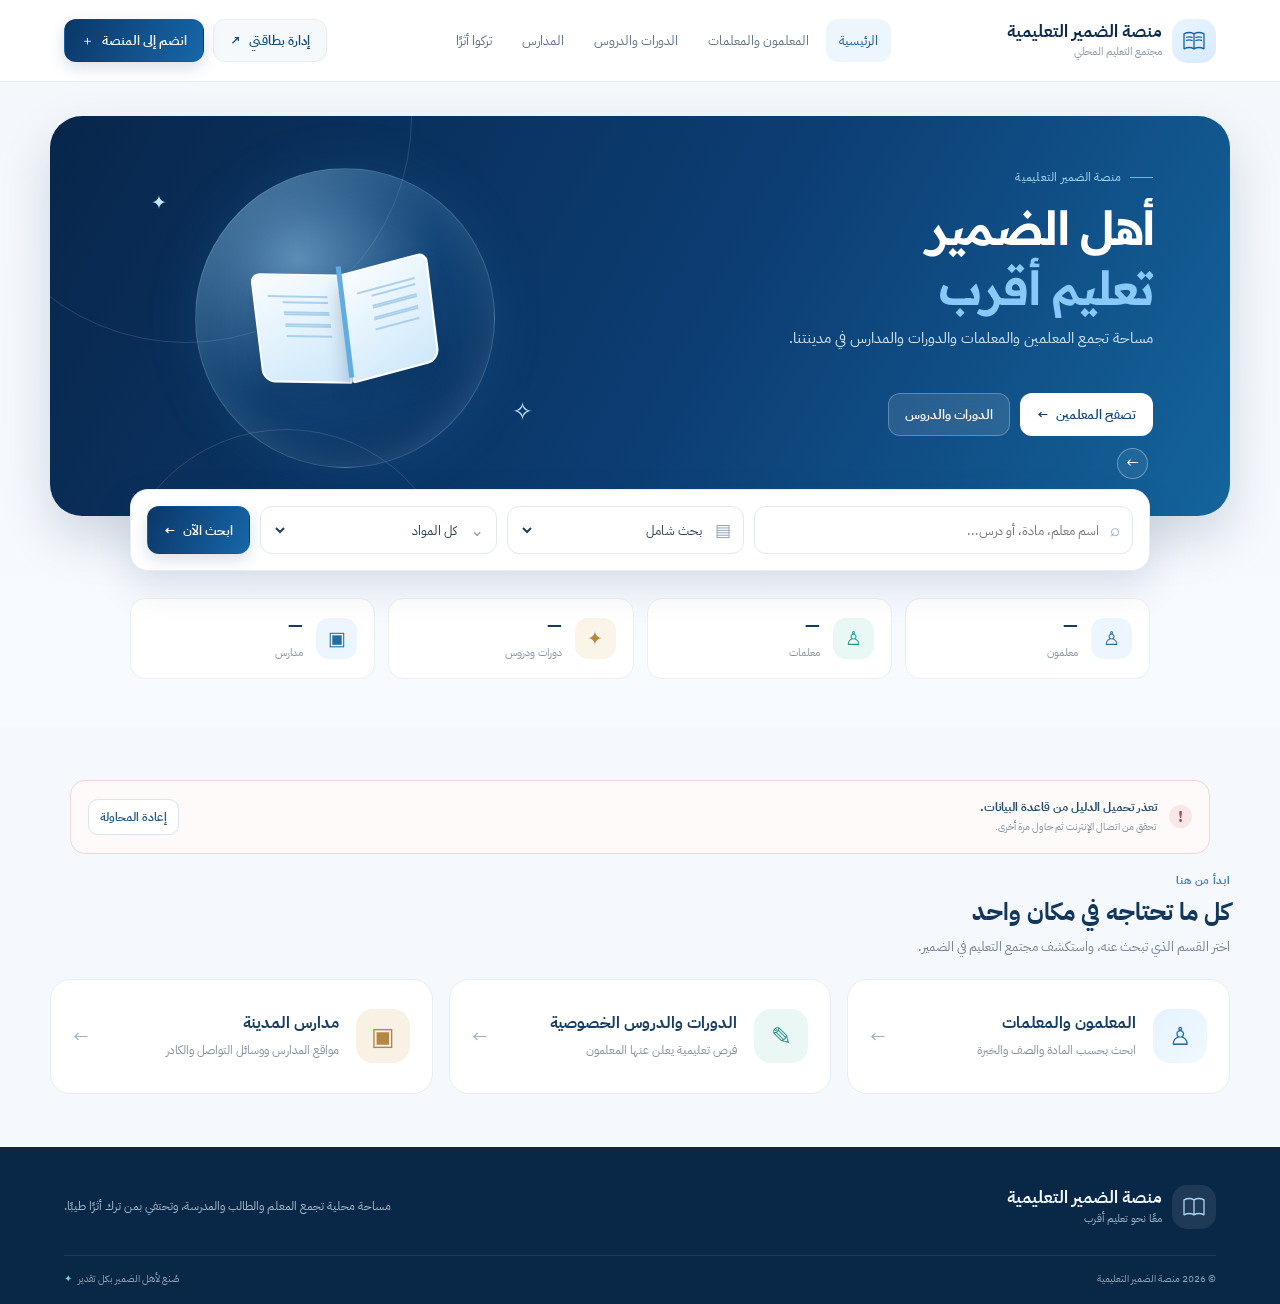
==== commit 11aacfaf: "Sync latest Dameer Education platform files" ====
--- a/index.html
+++ b/index.html
@@ -1,46 +1,46 @@
-<!doctype html>
-<html lang="ar" dir="rtl">
-  <head>
-    <meta charset="UTF-8" />
-    <meta name="viewport" content="width=device-width, initial-scale=1.0" />
-    <meta name="theme-color" content="#09294f" />
-    <meta name="description" content="دليل الضمير التعليمي — المعلمون والمعلمات، الدورات، الدروس الخصوصية، والمدارس في مدينة الضمير." />
-    <title>دليل الضمير التعليمي</title>
-    <link rel="stylesheet" href="styles.css" />
-    <script defer src="supabase-config.js"></script>
-    <script defer src="app.js"></script>
-  </head>
-  <body data-page="public">
-    <header class="site-header">
-      <a class="brand" href="#home" data-view="home" aria-label="دليل الضمير التعليمي - الرئيسية">
-        <span class="brand-mark" aria-hidden="true"><svg viewBox="0 0 48 48"><path d="M8 12.5c5.7-2.8 11.1-2.8 16 0v24c-4.9-2.8-10.3-2.8-16 0v-24Zm32 0c-5.7-2.8-11.1-2.8-16 0v24c4.9-2.8 10.3-2.8 16 0v-24Z"/><path d="M12 18c3.4-1.2 6.2-.9 9 .2M12 23c3.4-1.2 6.2-.9 9 .2m15-5.2c-3.4-1.2-6.2-.9-9 .2m9 4.8c-3.4-1.2-6.2-.9-9 .2"/></svg></span>
-        <span class="brand-copy"><strong>دليل الضمير</strong><small>منصة التعليم المحلي</small></span>
-      </a>
-      <nav class="main-nav" aria-label="التنقل الرئيسي">
-        <button class="nav-link active" data-view="home">الرئيسية</button>
-        <button class="nav-link" data-view="teachers">المعلمون والمعلمات</button>
-        <button class="nav-link" data-view="lessons">الدورات والدروس</button>
-        <button class="nav-link" data-view="schools">المدارس</button>
-        <button class="nav-link" data-view="memorials">تركوا أثرًا</button>
-      </nav>
-      <div class="header-actions">
-        <button class="btn btn-quiet header-manage" data-view="manage">إدارة بطاقتي <span aria-hidden="true">↗</span></button>
-        <button class="btn btn-primary header-apply" data-view="apply">انضم إلى الدليل <span aria-hidden="true">＋</span></button>
-        <button class="mobile-menu" aria-label="فتح القائمة" aria-expanded="false">☰</button>
-      </div>
-    </header>
-
-    <main id="app" tabindex="-1"></main>
-
-    <footer class="site-footer">
-      <div class="footer-main">
-        <a class="brand brand-footer" href="#home" data-view="home"><span class="brand-mark" aria-hidden="true"><svg viewBox="0 0 48 48"><path d="M8 12.5c5.7-2.8 11.1-2.8 16 0v24c-4.9-2.8-10.3-2.8-16 0v-24Zm32 0c-5.7-2.8-11.1-2.8-16 0v24c4.9-2.8 10.3-2.8 16 0v-24Z"/></svg></span><span class="brand-copy"><strong>دليل الضمير</strong><small>معًا نحو تعليم أقرب</small></span></a>
-        <p>مساحة محلية تجمع المعلم والطالب والمدرسة، وتحتفي بمن ترك أثرًا طيبًا.</p>
-      </div>
-      <div class="footer-bottom"><span>© <span id="year"></span> دليل الضمير التعليمي</span><span>صُنع لأهل الضمير بكل تقدير <b>✦</b></span></div>
-    </footer>
-    <div id="modal-root"></div>
-    <div id="toast-root" aria-live="polite"></div>
-  </body>
-</html>
-
+<!doctype html>
+<html lang="ar" dir="rtl">
+  <head>
+    <meta charset="UTF-8" />
+    <meta name="viewport" content="width=device-width, initial-scale=1.0" />
+    <meta name="theme-color" content="#09294f" />
+    <meta name="description" content="منصة الضمير التعليمية تجمع المعلمين والمعلمات والدورات والمدارس في مدينة الضمير." />
+    <title>منصة الضمير التعليمية — دليل المعلمين والدورات في الضمير</title>
+    <link rel="stylesheet" href="styles.css" />
+    <script defer src="supabase-config.js"></script>
+    <script defer src="app.js"></script>
+  </head>
+  <body data-page="public">
+    <header class="site-header">
+      <a class="brand" href="#home" data-view="home" aria-label="منصة الضمير التعليمية - الرئيسية">
+        <span class="brand-mark" aria-hidden="true"><svg viewBox="0 0 48 48"><path d="M8 12.5c5.7-2.8 11.1-2.8 16 0v24c-4.9-2.8-10.3-2.8-16 0v-24Zm32 0c-5.7-2.8-11.1-2.8-16 0v24c4.9-2.8 10.3-2.8 16 0v-24Z"/><path d="M12 18c3.4-1.2 6.2-.9 9 .2M12 23c3.4-1.2 6.2-.9 9 .2m15-5.2c-3.4-1.2-6.2-.9-9 .2m9 4.8c-3.4-1.2-6.2-.9-9 .2"/></svg></span>
+        <span class="brand-copy"><strong>منصة الضمير التعليمية</strong><small>مجتمع التعليم المحلي</small></span>
+      </a>
+      <nav class="main-nav" aria-label="التنقل الرئيسي">
+        <button class="nav-link active" data-view="home">الرئيسية</button>
+        <button class="nav-link" data-view="teachers">المعلمون والمعلمات</button>
+        <button class="nav-link" data-view="lessons">الدورات والدروس</button>
+        <button class="nav-link" data-view="schools">المدارس</button>
+        <button class="nav-link" data-view="memorials">تركوا أثرًا</button>
+      </nav>
+      <div class="header-actions">
+        <button class="btn btn-quiet header-manage" data-view="manage">إدارة بطاقتي <span aria-hidden="true">↗</span></button>
+        <button class="btn btn-primary header-apply" data-view="apply">انضم إلى المنصة <span aria-hidden="true">＋</span></button>
+        <button class="mobile-menu" aria-label="فتح القائمة" aria-expanded="false">☰</button>
+      </div>
+    </header>
+
+    <main id="app" tabindex="-1"></main>
+
+    <footer class="site-footer">
+      <div class="footer-main">
+        <a class="brand brand-footer" href="#home" data-view="home"><span class="brand-mark" aria-hidden="true"><svg viewBox="0 0 48 48"><path d="M8 12.5c5.7-2.8 11.1-2.8 16 0v24c-4.9-2.8-10.3-2.8-16 0v-24Zm32 0c-5.7-2.8-11.1-2.8-16 0v24c4.9-2.8 10.3-2.8 16 0v-24Z"/></svg></span><span class="brand-copy"><strong>منصة الضمير التعليمية</strong><small>معًا نحو تعليم أقرب</small></span></a>
+        <p>مساحة محلية تجمع المعلم والطالب والمدرسة، وتحتفي بمن ترك أثرًا طيبًا.</p>
+      </div>
+      <div class="footer-bottom"><span>© <span id="year"></span> منصة الضمير التعليمية</span><span>صُنع لأهل الضمير بكل تقدير <b>✦</b></span></div>
+    </footer>
+    <div id="modal-root"></div>
+    <div id="toast-root" aria-live="polite"></div>
+  </body>
+</html>
+
--- a/styles.css
+++ b/styles.css
@@ -11,10 +11,37 @@
 .site-footer{background:#092747;color:#d2e2ef;padding:38px clamp(20px,5vw,76px) 18px}.footer-main{display:flex;align-items:center;justify-content:space-between;gap:25px;padding-bottom:26px}.brand-footer .brand-mark{background:#ffffff16}.brand-footer .brand-mark svg{stroke:#a9d6f4}.brand-footer .brand-copy strong{color:#f0f7fd}.brand-footer .brand-copy small{color:#9fb5c8}.footer-main p{font-size:12px;color:#a8bdce;margin:0;max-width:440px;line-height:1.8}.footer-admin{border:1px solid #ffffff35;background:transparent;color:#bfd1e0;border-radius:10px;padding:8px 12px;font-size:11px}.footer-bottom{border-top:1px solid #ffffff19;padding-top:15px;display:flex;justify-content:space-between;gap:12px;color:#8ea6b9;font-size:10px}.footer-bottom b{color:#7fd1c7;margin-right:4px}
 .modal-backdrop{position:fixed;inset:0;background:rgba(5,20,35,.55);z-index:40;display:grid;place-items:center;padding:20px;backdrop-filter:blur(4px)}.modal{background:white;border-radius:22px;width:min(620px,100%);max-height:90vh;overflow:auto;box-shadow:0 28px 80px #061b3055;position:relative;padding:26px}.modal-close{position:absolute;top:14px;left:14px;border:0;background:#f1f5f8;color:#6f7d8a;border-radius:50%;width:34px;height:34px;font-size:19px}.modal h2{font-size:22px;color:#173e61;margin:4px 0 7px}.modal p{color:#74869a;font-size:13px;line-height:1.9}.modal-head{display:flex;gap:15px;align-items:center;margin:8px 35px 18px 0}.modal-section{border-top:1px solid #edf1f4;margin-top:16px;padding-top:14px}.modal-section h3{font-size:13px;color:#2a5275;margin:0 0 8px}.modal-section p{margin:0}.modal-actions{display:flex;gap:8px;flex-wrap:wrap;margin-top:18px}.toast{position:fixed;z-index:60;bottom:23px;left:50%;transform:translate(-50%,20px);opacity:0;pointer-events:none;background:#123b5c;color:white;border-radius:12px;padding:11px 17px;font-size:12px;box-shadow:0 10px 24px #001a3040;transition:.25s;max-width:calc(100% - 30px)}.toast.show{opacity:1;transform:translate(-50%,0)}.toast.error{background:#8d3737}
 @media(max-width:1100px){.site-header{padding:0 24px}.main-nav{gap:0}.nav-link{padding:10px 9px;font-size:12px}.header-actions .btn-quiet{display:none}.hero{grid-template-columns:1.15fr .75fr}.hero-orb{width:260px}.teacher-grid,.listing-grid,.school-grid,.memorial-grid{grid-template-columns:repeat(2,minmax(0,1fr))}}
-@media(max-width:760px){.site-header{height:69px;padding:0 17px}.brand-mark{width:39px;height:39px;border-radius:13px}.brand-copy strong{font-size:15px}.brand-copy small{font-size:10px}.main-nav{display:none;position:absolute;top:69px;right:0;left:0;background:#fff;border-bottom:1px solid var(--line);padding:9px 16px 15px;box-shadow:0 15px 20px #0d34500c;flex-direction:column;align-items:stretch}.main-nav.open{display:flex}.nav-link{text-align:right}.header-actions{gap:7px}.header-actions .header-manage{display:none}.header-apply{padding:9px 11px;font-size:11px}.mobile-menu{display:block}.container{width:min(100% - 30px,620px)}.hero-wrap{padding:16px 0 35px}.hero{min-height:350px;border-radius:23px;padding:24px 23px;display:block}.hero-content{max-width:100%}.hero h1{font-size:29px;max-width:430px;line-height:1.35;margin:11px 0 8px}.hero-desc{font-size:12px;line-height:1.7;margin-bottom:17px}.hero-art{position:absolute;left:-20px;bottom:-36px;opacity:.45;min-height:0;pointer-events:none}.hero-orb{width:190px}.book-art{transform:scale(.75) rotate(-7deg)}.slide-controls{margin-top:16px}.search-panel{width:calc(100% - 28px);grid-template-columns:1fr 1fr;margin-top:-19px;padding:11px;gap:7px}.search-field{min-height:44px;padding:0 9px}.search-panel .search-field:first-child{grid-column:1/-1}.search-panel .btn{grid-column:1/-1;min-height:43px}.stats-row{width:calc(100% - 28px);grid-template-columns:1fr 1fr;gap:7px;margin-top:15px}.stat-card{padding:10px;border-radius:13px;gap:9px}.stat-icon{width:35px;height:35px;border-radius:11px;font-size:16px}.stat-card strong{font-size:16px}.stat-card span:last-child{font-size:10px}.section{padding:39px 0}.section-head h2{font-size:21px}.section-head p{font-size:11px}.quick-grid{grid-template-columns:1fr;gap:9px}.quick-card{min-height:83px;padding:14px;border-radius:16px}.quick-icon{width:45px;height:45px;border-radius:14px}.quick-card h3{font-size:14px}.quick-card p{font-size:11px}.teacher-grid,.listing-grid,.school-grid,.memorial-grid{grid-template-columns:1fr;gap:11px}.teacher-card{padding:15px}.page-hero{padding:31px 0 21px}.page-hero h1{font-size:25px}.page-hero .page-hero-icon{width:62px;height:62px;border-radius:20px;font-size:28px}.toolbar{padding:10px;gap:7px}.toolbar .search-field{flex-basis:100%}.toolbar select{flex:1;min-width:0}.form-layout{grid-template-columns:1fr;padding:20px 0 42px;gap:13px}.side-card{position:static;order:2}.form-card{padding:20px 15px}.form-grid{grid-template-columns:1fr;gap:12px}.field.full{grid-column:auto}.form-choice{grid-template-columns:1fr 1fr;gap:7px}.choice-card{padding:10px;gap:8px}.choice-card strong{font-size:11px}.choice-card small{font-size:9px}.form-footer{align-items:flex-start;flex-direction:column}.form-footer .btn{width:100%}.dashboard-layout{grid-template-columns:1fr;padding:18px 0 40px;gap:12px}.dashboard-nav{position:static;display:flex;overflow-x:auto;padding:7px;gap:3px}.dashboard-nav button{width:auto;white-space:nowrap;padding:9px 11px}.dashboard-cards{gap:7px}.dash-stat{padding:12px}.dash-stat span{font-size:10px}.dash-stat strong{font-size:18px}.dash-heading h2{font-size:19px}.footer-main{align-items:flex-start;flex-direction:column;gap:12px}.footer-main p{font-size:11px}.footer-bottom{font-size:9px}.impact-strip{align-items:flex-start;padding:15px}.modal{padding:21px 17px}.modal h2{font-size:20px}}
+@media(max-width:760px){.site-header{height:69px;padding:0 17px}.brand-mark{width:39px;height:39px;border-radius:13px}.brand-copy strong{font-size:15px}.brand-copy small{font-size:10px}.main-nav{display:none;position:absolute;top:69px;right:0;left:0;background:#fff;border-bottom:1px solid var(--line);padding:9px 16px 15px;box-shadow:0 15px 20px #0d34500c;flex-direction:column;align-items:stretch}.main-nav.open{display:flex}.nav-link{text-align:right}.header-actions{gap:7px}.header-actions .header-manage{display:none}.header-apply{padding:9px 11px;font-size:11px}.mobile-menu{display:block}.container{width:min(100% - 30px,620px)}.hero-wrap{padding:16px 0 35px}.hero{min-height:clamp(260px,38svh,320px);border-radius:23px;padding:clamp(17px,3.5svh,24px) clamp(17px,5vw,23px);display:block}.hero-content{max-width:100%}.hero h1{font-size:clamp(23px,6.4vw,29px);max-width:430px;line-height:1.32;margin:9px 0 7px}.hero-desc{font-size:clamp(10px,2.9vw,12px);line-height:1.6;margin-bottom:13px}.hero-art{position:absolute;left:-20px;bottom:-36px;opacity:.45;min-height:0;pointer-events:none}.hero-orb{width:clamp(135px,44vw,190px)}.book-art{transform:scale(.62) rotate(-7deg)}.slide-controls{margin-top:12px}.search-panel{width:calc(100% - 28px);grid-template-columns:1fr 1fr;margin-top:-19px;padding:11px;gap:7px}.search-field{min-height:44px;padding:0 9px}.search-panel .search-field:first-child{grid-column:1/-1}.search-panel .btn{grid-column:1/-1;min-height:43px}.stats-row{width:calc(100% - 28px);grid-template-columns:1fr 1fr;gap:7px;margin-top:15px}.stat-card{padding:10px;border-radius:13px;gap:9px}.stat-icon{width:35px;height:35px;border-radius:11px;font-size:16px}.stat-card strong{font-size:16px}.stat-card span:last-child{font-size:10px}.section{padding:39px 0}.section-head h2{font-size:21px}.section-head p{font-size:11px}.quick-grid{grid-template-columns:1fr;gap:9px}.quick-card{min-height:83px;padding:14px;border-radius:16px}.quick-icon{width:45px;height:45px;border-radius:14px}.quick-card h3{font-size:14px}.quick-card p{font-size:11px}.teacher-grid,.listing-grid,.school-grid,.memorial-grid{grid-template-columns:1fr;gap:11px}.teacher-card{padding:15px}.page-hero{padding:31px 0 21px}.page-hero h1{font-size:25px}.page-hero .page-hero-icon{width:62px;height:62px;border-radius:20px;font-size:28px}.toolbar{padding:10px;gap:7px}.toolbar .search-field{flex-basis:100%}.toolbar select{flex:1;min-width:0}.form-layout{grid-template-columns:1fr;padding:20px 0 42px;gap:13px}.side-card{position:static;order:2}.form-card{padding:20px 15px}.form-grid{grid-template-columns:1fr;gap:12px}.field.full{grid-column:auto}.form-choice{grid-template-columns:1fr 1fr;gap:7px}.choice-card{padding:10px;gap:8px}.choice-card strong{font-size:11px}.choice-card small{font-size:9px}.form-footer{align-items:flex-start;flex-direction:column}.form-footer .btn{width:100%}.dashboard-layout{grid-template-columns:1fr;padding:18px 0 40px;gap:12px}.dashboard-nav{position:static;display:flex;overflow-x:auto;padding:7px;gap:3px}.dashboard-nav button{width:auto;white-space:nowrap;padding:9px 11px}.dashboard-cards{gap:7px}.dash-stat{padding:12px}.dash-stat span{font-size:10px}.dash-stat strong{font-size:18px}.dash-heading h2{font-size:19px}.footer-main{align-items:flex-start;flex-direction:column;gap:12px}.footer-main p{font-size:11px}.footer-bottom{font-size:9px}.impact-strip{align-items:flex-start;padding:15px}.modal{padding:21px 17px}.modal h2{font-size:20px}}
 @media(prefers-reduced-motion:reduce){*,*::before,*::after{scroll-behavior:auto!important;animation-duration:.01ms!important;animation-iteration-count:1!important;transition-duration:.01ms!important}}
 .request-photo{display:block;width:min(240px,100%);height:220px;object-fit:cover;border-radius:13px;margin:12px 0;border:1px solid #e5edf4;background:#f3f7fa}
 .admin-refresh-row{display:flex;justify-content:flex-end;margin:10px 0}
+
+/* Education choices stay readable and contained on narrow screens. */
+.form-card,.field,.field.full{min-width:0}
+.checkbox-grid{display:grid;grid-template-columns:repeat(auto-fit,minmax(min(100%,132px),1fr));align-items:stretch;gap:8px;min-width:0}
+.check-chip{min-width:0}
+.check-chip span{display:grid;place-items:center;min-height:42px;height:100%;padding:8px 9px;border-radius:11px;text-align:center;line-height:1.55;white-space:normal;overflow-wrap:anywhere}
+.request-education{display:grid;gap:8px;margin:12px 0;padding:12px;border:1px solid #e7eef5;border-radius:13px;background:#f8fbfe}
+.request-education-row{display:grid;grid-template-columns:64px minmax(0,1fr);align-items:start;gap:8px}
+.request-education-row>strong{padding-top:5px;color:#71859a;font-size:10px}
+.request-education-values{display:flex;flex-wrap:wrap;gap:5px;min-width:0}
+.request-education-values>span{max-width:100%;padding:4px 8px;border-radius:8px;background:#eaf3fa;color:#285b82;font-size:10px;line-height:1.5;overflow-wrap:anywhere}
+.request-education-values>.request-education-empty{background:#f0f2f4;color:#8996a2}
+.home-load-state{display:flex;align-items:center;gap:12px;min-height:74px;margin:0 0 18px;padding:15px 17px;border:1px solid #dce9f3;border-radius:15px;background:linear-gradient(110deg,#fff,#f3f8fc);color:#285777}
+.home-load-state>span:nth-child(2){display:flex;flex:1;min-width:0;flex-direction:column;gap:3px}
+.home-load-state strong{font-size:12px;color:#234c6d}
+.home-load-state small{font-size:10px;color:#8294a4;line-height:1.6}
+.home-load-spinner{width:20px;height:20px;flex:0 0 auto;border:2px solid #d5e7f3;border-top-color:#2878ad;border-radius:50%;animation:home-loading-spin .8s linear infinite}
+.home-load-error{border-color:#edd7d7;background:#fffafa}
+.home-load-error>span:first-child{display:grid;place-items:center;width:23px;height:23px;flex:0 0 auto;border-radius:50%;background:#f7e7e7;color:#a64f4f;font-weight:700}
+@keyframes home-loading-spin{to{transform:rotate(360deg)}}
+@media(max-width:520px){.home-load-state{align-items:flex-start;flex-wrap:wrap}.home-load-error .btn{width:100%}}
+@media(prefers-reduced-motion:reduce){.home-load-spinner{animation:none;border-top-color:#2878ad}}
+.listing-cover.course-cover{background:linear-gradient(130deg,#c1dbea,#d4e5e7)}
+.tag.teacher-experience{background:#e5f1fa;color:#2d638a;font-weight:700}
+.card-bottom{justify-content:flex-end}
+@media(max-width:760px){.brand{min-width:0;flex:1;gap:7px}.brand-copy{min-width:0}.brand-copy strong{max-width:110px;font-size:clamp(10px,3.1vw,12px);line-height:1.25;white-space:normal}.brand-copy small{font-size:9px}.header-actions{flex:0 0 auto}}
+@media(max-width:760px){.checkbox-grid{grid-template-columns:repeat(2,minmax(0,1fr));gap:7px}.check-chip span{min-height:44px;padding:8px 7px;font-size:11px}.request-education{padding:10px}.request-education-row{grid-template-columns:52px minmax(0,1fr);gap:6px}}
 
 .featured-card{border:2px solid #d5aa55!important;box-shadow:0 10px 28px #b3874524!important}.teacher-card.featured-card{padding-top:43px}.featured-badge{position:absolute;z-index:3;top:8px;left:50%;transform:translateX(-50%);max-width:calc(100% - 24px);overflow:hidden;text-overflow:ellipsis;white-space:nowrap;padding:5px 13px;border:1px solid #edcf83;border-radius:999px;background:linear-gradient(135deg,#fff8df,#f4e0a9);color:#77531c;font-size:10px;font-weight:800;box-shadow:0 3px 9px #7c5a1c18}
 .featured-admin-group{padding:15px;background:#f8fafc;border:1px solid #e8eef3;border-radius:15px;margin:12px 0}.featured-admin-group h3{margin:0 0 9px;color:#254c6b;font-size:14px}.featured-admin-row{display:grid;grid-template-columns:minmax(160px,1fr) minmax(150px,220px) auto auto;gap:10px;align-items:center;background:white;border:1px solid #e7edf3;border-radius:12px;padding:10px 12px;margin-top:7px}.featured-admin-copy strong{display:block;color:#284d6c;font-size:12px}.featured-admin-copy small{display:block;margin-top:3px;color:#8796a5;font-size:10px}.featured-admin-badge span{display:block;color:#8090a0;font-size:9px;margin-bottom:4px}.featured-admin-badge input{width:100%;min-height:35px;border:1px solid #e2e9ef;border-radius:8px;padding:7px 9px;font:inherit;font-size:10px}.featured-admin-toggle{display:flex;align-items:center;gap:6px;color:#677b8e;font-size:10px;white-space:nowrap}.featured-admin-toggle input{accent-color:#b78a36}
@@ -22,24 +49,24 @@
 .listing-start-date{padding:10px 12px;border:1px solid #f0e4c8;border-radius:11px;background:#fffaf0}.listing-start-date input{max-width:240px}.listing-start-date .hint{line-height:1.7}.listing-start-date-card{margin:-5px 0 11px;color:#946e31;background:#fff8e8;border:1px solid #f1e4c7;border-radius:9px;padding:7px 9px;font-size:10px;line-height:1.6}
 @media(max-width:760px){.featured-admin-row{grid-template-columns:1fr auto;gap:8px}.featured-admin-copy{grid-column:1/-1}.featured-admin-badge{grid-column:1/2}.featured-admin-toggle{grid-column:2;grid-row:2}.featured-admin-row>.btn{grid-column:1/-1;width:100%}}
 
-.teacher-education{display:grid;gap:8px;margin-top:13px;padding:10px 11px;border-radius:13px;background:#f5f9fd;font-size:11px;line-height:1.6}.teacher-education-row{display:flex;align-items:flex-start;gap:8px}.teacher-education-label{flex:0 0 68px;display:flex;align-items:center;gap:5px;padding-top:3px;color:#6f879b;white-space:nowrap}.education-icon{width:15px;height:15px;flex:0 0 15px;fill:none;stroke:#4f85ad;stroke-width:1.65;stroke-linecap:round;stroke-linejoin:round}.teacher-education-values{display:flex;flex-wrap:wrap;gap:5px}.education-chip{display:inline-flex;padding:3px 8px;border:1px solid #e1edf7;border-radius:999px;background:#fff;color:#315d80}.education-empty{padding:3px 0;color:#9aa7b4}
+.teacher-education{display:grid;gap:8px;margin-top:13px;padding:10px 11px;border-radius:13px;background:#f5f9fd;font-size:11px;line-height:1.6}.teacher-education-row{display:flex;align-items:flex-start;gap:8px}.teacher-education-label{flex:0 0 68px;display:flex;align-items:center;gap:5px;padding-top:3px;color:#6f879b;white-space:nowrap}.education-icon{width:15px;height:15px;flex:0 0 15px;fill:none;stroke:#4f85ad;stroke-width:1.65;stroke-linecap:round;stroke-linejoin:round}.teacher-education-values{display:flex;flex-wrap:wrap;gap:5px}.education-chip{display:inline-flex;padding:3px 8px;border:1px solid #e1edf7;border-radius:999px;background:#fff;color:#315d80}.education-empty{padding:3px 0;color:#9aa7b4}
 
-.memorial-photo img{filter:grayscale(30%) saturate(.82) contrast(.98)}
+.memorial-photo img{filter:grayscale(30%) saturate(.82) contrast(.98)}
 
-.image-crop-modal{width:min(470px,100%);padding:28px 22px;text-align:center}.crop-heading{margin:3px 24px 0}.crop-kicker{color:#4384b2;font-size:11px;font-weight:700}.crop-heading h2{margin:5px 0 4px}.crop-heading p{margin:0;color:#8493a2;font-size:12px;line-height:1.8}.crop-canvas{display:block;width:min(100%,320px);height:auto;margin:17px auto 12px;border-radius:15px;background:#eaf1f6;box-shadow:0 8px 24px #17395718;touch-action:none;cursor:grab}.crop-canvas:active{cursor:grabbing}.crop-zoom{display:flex;align-items:center;gap:12px;max-width:320px;margin:0 auto;color:#6c8193;font-size:11px;text-align:right}.crop-zoom input{flex:1;accent-color:#2e79ac}.crop-actions{display:flex;justify-content:center;gap:9px;margin-top:20px}.crop-preview{flex:0 0 auto}.crop-preview-square{width:68px;height:68px;border-radius:15px}.crop-preview-portrait{width:60px;height:75px;border-radius:13px}@media(max-width:520px){.image-crop-modal{padding:25px 17px}.crop-canvas{width:min(100%,300px)}.crop-actions{flex-direction:column-reverse}.crop-actions .btn{width:100%}}
+.image-crop-modal{width:min(470px,100%);padding:28px 22px;text-align:center}.crop-heading{margin:3px 24px 0}.crop-kicker{color:#4384b2;font-size:11px;font-weight:700}.crop-heading h2{margin:5px 0 4px}.crop-heading p{margin:0;color:#8493a2;font-size:12px;line-height:1.8}.crop-canvas{display:block;width:min(100%,320px);height:auto;margin:17px auto 12px;border-radius:15px;background:#eaf1f6;box-shadow:0 8px 24px #17395718;touch-action:none;cursor:grab}.crop-canvas:active{cursor:grabbing}.crop-zoom{display:flex;align-items:center;gap:12px;max-width:320px;margin:0 auto;color:#6c8193;font-size:11px;text-align:right}.crop-zoom input{flex:1;accent-color:#2e79ac}.crop-actions{display:flex;justify-content:center;gap:9px;margin-top:20px}.crop-preview{flex:0 0 auto}.crop-preview-square{width:68px;height:68px;border-radius:15px}.crop-preview-portrait{width:60px;height:75px;border-radius:13px}@media(max-width:520px){.image-crop-modal{padding:25px 17px}.crop-canvas{width:min(100%,300px)}.crop-actions{flex-direction:column-reverse}.crop-actions .btn{width:100%}}
 .listing-subjects{display:flex;align-items:flex-start;gap:8px;margin:0 0 10px;padding:9px 10px;border-radius:10px;background:#f4f8fc;color:#6d8295;font-size:10px;line-height:1.7}.listing-subjects span{flex:0 0 auto;color:#8294a4}.listing-subjects strong{color:#315c7d;font-size:11px;font-weight:600}.listing-start-date-card{display:flex;flex-direction:column;gap:2px;margin:0 0 11px}.listing-start-date-card small{padding-right:18px;color:#9a865e;font-size:9px}.listing-footer .btn{white-space:nowrap}.listing-footer .listing-price{font-size:11px}
 .school-photo{display:block;width:calc(100% + 38px);height:150px;object-fit:cover;margin:-19px -19px 15px;border-radius:17px 17px 0 0}.school-admin-row{grid-template-columns:54px minmax(0,1fr) auto}.school-admin-photo{width:54px;height:48px;object-fit:cover;border-radius:9px}.school-upload-preview{width:112px;height:72px;object-fit:cover;border-radius:11px}
 .school-admin-photo-empty{display:grid;place-items:center;background:#eaf4fc;color:#397ba8;font-size:22px}.school-admin-actions{display:flex;gap:6px;align-items:center}.school-admin-actions .btn{white-space:nowrap}
-
-/* Keep the home slider geometry stable while its text changes. */
-.hero{height:400px;min-height:400px;box-sizing:border-box}
-.hero-content{max-height:100%;min-height:0}
-.hero h1{line-height:1.28;margin:12px 0 8px;display:-webkit-box;-webkit-box-orient:vertical;-webkit-line-clamp:2;overflow:hidden}
-.hero-desc{display:-webkit-box;-webkit-box-orient:vertical;-webkit-line-clamp:2;overflow:hidden;line-height:1.65;min-height:3.3em;margin-bottom:17px}
-.slide-controls{margin-top:16px}
-@media(max-width:760px){.hero{height:420px;min-height:420px}.hero h1{line-height:1.32;margin:10px 0 7px}.hero-desc{line-height:1.7;min-height:3.4em;margin-bottom:12px}.slide-controls{margin-top:14px}}
-
-.count-pill[data-search-type]{cursor:pointer;transition:background .18s,border-color .18s,color .18s}.count-pill[data-search-type]:hover{border-color:#a8cce8;background:#f5faff;color:#1e6192}.count-pill[data-search-type]:focus-visible{outline:2px solid #4d98d0;outline-offset:2px}
+
+/* Keep the home slider geometry stable while its text changes. */
+.hero{height:400px;min-height:400px;box-sizing:border-box}
+.hero-content{max-height:100%;min-height:0}
+.hero h1{line-height:1.28;margin:12px 0 8px;display:-webkit-box;-webkit-box-orient:vertical;-webkit-line-clamp:2;overflow:hidden}
+.hero-desc{display:-webkit-box;-webkit-box-orient:vertical;-webkit-line-clamp:2;overflow:hidden;line-height:1.65;min-height:3.3em;margin-bottom:17px}
+.slide-controls{margin-top:12px}
+@media(max-width:760px){.hero{height:clamp(260px,38svh,320px);min-height:clamp(260px,38svh,320px)}.hero h1{font-size:clamp(23px,6.4vw,29px);line-height:1.32;margin:9px 0 7px}.hero-desc{font-size:clamp(10px,2.9vw,12px);line-height:1.6;min-height:3.2em;margin-bottom:13px}.hero-orb{width:clamp(135px,44vw,190px)}.book-art{transform:scale(.62) rotate(-7deg)}.slide-controls{margin-top:12px}}
+
+.count-pill[data-search-type]{cursor:pointer;transition:background .18s,border-color .18s,color .18s}.count-pill[data-search-type]:hover{border-color:#a8cce8;background:#f5faff;color:#1e6192}.count-pill[data-search-type]:focus-visible{outline:2px solid #4d98d0;outline-offset:2px}
 
 /* Admin dashboard refinements */
 .dashboard-nav button{display:flex;align-items:center;justify-content:space-between;gap:10px;text-align:right}
@@ -58,3 +85,20 @@
 .teacher-code-action{display:inline-flex;align-items:center;justify-content:center;gap:6px;flex:0 0 auto;min-height:34px;padding:0 11px;border-radius:9px;font-size:11px;white-space:nowrap}
 .teacher-code-action span{font-size:15px;line-height:1}
 @media(max-width:760px){.featured-admin-toolbar{grid-template-columns:1fr 1fr}.featured-admin-toolbar .search-field{grid-column:1/-1}.featured-result-count{justify-self:start}.teacher-code-row{padding:12px;gap:8px}.teacher-code-action{padding:0 8px;font-size:10px}}
+.syria-phone{display:flex;align-items:stretch;direction:ltr;border:1px solid #dfe8f0;border-radius:11px;overflow:hidden;background:#fff;transition:border .2s,box-shadow .2s}.syria-phone:focus-within{border-color:#6aa4ce;box-shadow:0 0 0 3px #e7f4fc}.syria-phone>span{display:flex;align-items:center;justify-content:center;min-width:67px;padding:0 10px;background:#f1f7fb;color:#2e6287;font-size:13px;font-weight:700;white-space:nowrap;border-right:1px solid #dfe8f0}.syria-phone input.field,.field .syria-phone input{min-width:0;flex:1;border:0!important;border-radius:0!important;box-shadow:none!important;text-align:left;direction:ltr;letter-spacing:.04em}.phone-hint,.name-care-note{font-size:10px;color:#8193a4;line-height:1.7}.name-care-note{display:block;padding:9px 11px;border-radius:10px;background:#f0f7fc;color:#345e7d}.name-care-note[hidden]{display:none}
+.admin-content-list{display:grid;gap:9px}.admin-content-row{display:grid;grid-template-columns:54px minmax(0,1fr) auto;gap:12px;align-items:center;background:#fff;border:1px solid #e7edf3;border-radius:14px;padding:12px}.admin-content-row>img,.admin-content-placeholder{width:54px;height:54px;object-fit:cover;border-radius:12px;background:#edf4fa;color:#6b8ba7;display:grid;place-items:center}.admin-content-copy{min-width:0}.admin-content-copy strong{display:block;color:#214767;font-size:13px;overflow-wrap:anywhere}.admin-content-copy small{display:block;color:#8191a0;font-size:10px;margin-top:4px}.admin-content-copy .is-hidden{color:#ad5555}.admin-content-actions{display:flex;gap:7px;align-items:center;flex-wrap:wrap;justify-content:flex-end}
+@media(max-width:760px){.admin-content-row{grid-template-columns:42px minmax(0,1fr)}.admin-content-row>img,.admin-content-placeholder{width:42px;height:42px}.admin-content-actions{grid-column:1/-1;justify-content:flex-start}.admin-content-actions .btn{flex:1}}
+.tracking-section{margin-top:28px;padding:21px;background:#fff;border:1px solid #e4edf5;border-radius:18px;box-shadow:0 10px 28px #10345308}.tracking-heading{display:flex;align-items:center;justify-content:space-between;gap:12px;margin-bottom:15px}.tracking-heading h2{margin:0;color:#173e61;font-size:20px}.tracking-heading p{font-size:11px;color:#8392a2;line-height:1.7;margin:5px 0 0}.tracking-lookup{display:grid;gap:7px;padding:14px;margin-bottom:14px;border-radius:13px;background:#f4f8fc}.tracking-lookup>label{font-size:12px;font-weight:700;color:#315978}.tracking-lookup>div{display:flex;gap:8px}.tracking-lookup input{flex:1;min-width:0;border:1px solid #dce7f0;border-radius:10px;padding:10px 12px;text-align:left;direction:ltr}.tracking-lookup>small{font-size:10px;color:#8292a2}.tracking-table-wrap{overflow-x:auto}.tracking-table{width:100%;border-collapse:collapse;min-width:690px}.tracking-table th,.tracking-table td{padding:11px 9px;border-bottom:1px solid #edf1f5;text-align:right;font-size:11px;vertical-align:middle}.tracking-table th{color:#73869a;background:#fafcfe;font-weight:700}.tracking-table td{color:#355873}.tracking-table code{font-size:11px;color:#1c5b8a;background:#edf5fb;padding:5px 7px;border-radius:7px}.tracking-message{display:block;max-width:230px;margin-top:6px;color:#a04c4c;font-size:10px;line-height:1.6}.tracking-actions{display:flex;gap:5px;white-space:nowrap}.tracking-empty{margin:0;padding:15px;background:#f8fafc;border-radius:11px}.tracking-code-display{margin-top:12px}.tracking-code-display a{font-size:11px}
+@media(max-width:760px){.tracking-section{padding:16px 12px}.tracking-heading{align-items:flex-start}.tracking-heading h2{font-size:18px}.tracking-lookup{padding:11px}.tracking-lookup>div{flex-direction:column}.tracking-lookup button{width:100%}}
+body.prelaunch-mode .main-nav,body.prelaunch-mode .header-manage,body.prelaunch-mode .mobile-menu,body.prelaunch-mode .site-footer{display:none!important}body.prelaunch-mode .brand{pointer-events:none}body.prelaunch-mode .site-header{justify-content:space-between}.prelaunch-wrap{min-height:calc(100svh - 82px);display:grid;align-items:center;padding:36px 0 72px;background:radial-gradient(circle at 16% 80%,#d9ebf7 0,transparent 27%),linear-gradient(150deg,#f6faff,#eaf3fb)}.prelaunch-card{position:relative;overflow:hidden;max-width:880px;margin:0 auto;padding:clamp(30px,7vw,72px);border-radius:30px;background:linear-gradient(140deg,#09294f,#0d4778 58%,#1b6a9d);color:#fff;box-shadow:0 24px 65px #0c3c6626}.prelaunch-kicker{display:inline-flex;align-items:center;gap:8px;padding:8px 13px;border:1px solid #ffffff40;border-radius:999px;background:#ffffff12;color:#d9efff;font-size:12px}.prelaunch-kicker span{color:#a8e2dd}.prelaunch-card h1{position:relative;z-index:1;margin:22px 0 14px;font-size:clamp(32px,6vw,55px);line-height:1.32;letter-spacing:-.03em}.prelaunch-card h1 em{font-style:normal;color:#9de0dd}.prelaunch-card p{position:relative;z-index:1;max-width:590px;color:#d6e7f5;font-size:15px;line-height:1.9;margin:0 0 25px}.prelaunch-cta{position:relative;z-index:1;min-height:49px;padding-inline:22px;background:linear-gradient(120deg,#b2e5e1,#daf4ef);color:#123f63;box-shadow:none}.prelaunch-card>small{position:relative;z-index:1;display:block;margin-top:19px;color:#c1d7e8;font-size:11px}.prelaunch-decoration{position:absolute;left:5%;bottom:-140px;width:330px;height:330px;border:1px solid #ffffff23;border-radius:50%;display:grid;place-items:start end;padding:38px;color:#9de0dd88;font-size:38px}.apply-prelaunch-header .main-nav,.apply-prelaunch-header .header-actions{display:none}.apply-prelaunch-header{justify-content:center}.apply-prelaunch-label{padding:8px 13px;border-radius:999px;background:#eef6fb;color:#315f80;font-size:11px;font-weight:700}.apply-prelaunch-footer{padding:20px;text-align:center;background:#f6f9fc;color:#8294a5;font-size:10px}
+@media(max-width:760px){.prelaunch-wrap{min-height:calc(100svh - 69px);padding:20px 0 42px}.prelaunch-card{padding:31px 22px;border-radius:23px}.prelaunch-card p{font-size:13px}.prelaunch-card>small{max-width:250px;line-height:1.8}}
+
+.apply-standalone-header{justify-content:space-between}.apply-standalone-header .brand{pointer-events:none}.apply-standalone-title{padding:8px 13px;border-radius:999px;background:#eef6fb;color:#315f80;font-size:12px;font-weight:700}.apply-standalone-footer{padding:18px;text-align:center;background:#f6f9fc;color:#8294a5;font-size:11px}
+
+
+.saved-codes{margin:0 0 14px;padding:14px 16px;border:1px solid #d9e8f4;border-radius:13px;background:#f5faff}.saved-codes h3{margin:0;color:#234b6b;font-size:13px}.saved-codes>p{margin:4px 0 10px;color:#8292a2;font-size:10px}.saved-code-row{display:flex;align-items:center;justify-content:space-between;gap:10px;padding:8px 0;border-top:1px solid #e5eef6;color:#355873;font-size:11px}.saved-code-row>span{display:flex;align-items:center;gap:8px}.saved-code-row code{direction:ltr;color:#1c5b8a;background:#e8f2fa;padding:5px 7px;border-radius:7px;font-size:12px;letter-spacing:.1em}@media(max-width:600px){.saved-code-row{align-items:flex-start;flex-direction:column}.saved-code-row>span{width:100%;justify-content:space-between}}
+
+.application-photo-preview{position:relative;display:flex;align-items:center;gap:10px;margin-top:9px;padding:9px 40px 9px 9px;border:1px solid #dce8f1;border-radius:13px;background:#f5faff;width:max-content;max-width:100%}.application-photo-preview[hidden]{display:none}.application-photo-preview img{display:block;width:70px;height:70px;object-fit:cover;border-radius:10px;background:#e8f0f6}.application-photo-preview span{font-size:10px;color:#70869a}.photo-remove-button{position:absolute;top:6px;right:6px;width:27px;height:27px;border:0;border-radius:50%;background:#fff0f0;color:#a34141;font-size:20px;line-height:1;cursor:pointer;box-shadow:0 1px 5px #173b581a}.photo-remove-button:hover{background:#f9dede}
+
+
+.apply-identity-warning{margin:-7px 0 18px;padding:12px 14px;border:1px solid #f1d3d3;border-radius:12px;background:#fff6f6;color:#8b4545}.apply-identity-warning strong{display:block;font-size:12px;color:#934747}.apply-identity-warning p{margin:4px 0 0;font-size:11px;line-height:1.8;color:#845858}
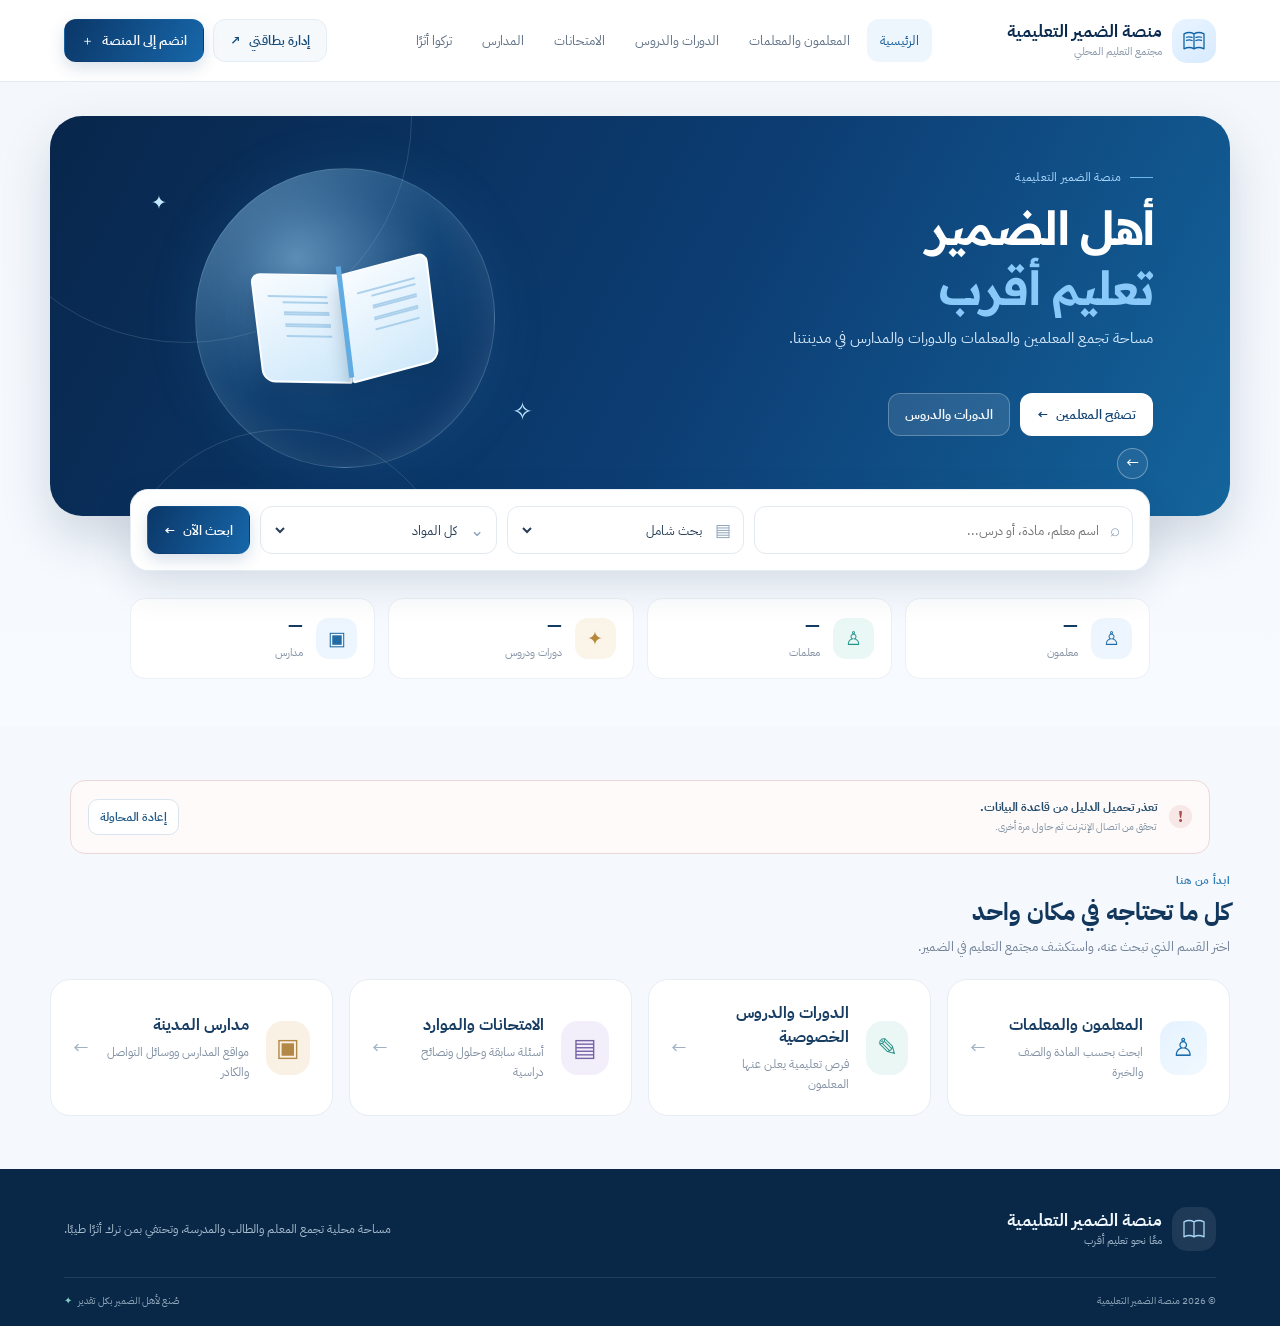
==== commit fa98bddd: "Update homepage and teacher management flows" ====
--- a/index.html
+++ b/index.html
@@ -20,6 +20,7 @@
         <button class="nav-link active" data-view="home">الرئيسية</button>
         <button class="nav-link" data-view="teachers">المعلمون والمعلمات</button>
         <button class="nav-link" data-view="lessons">الدورات والدروس</button>
+        <button class="nav-link" data-view="exams">الامتحانات</button>
         <button class="nav-link" data-view="schools">المدارس</button>
         <button class="nav-link" data-view="memorials">تركوا أثرًا</button>
       </nav>
--- a/styles.css
+++ b/styles.css
@@ -93,7 +93,8 @@
 body.prelaunch-mode .main-nav,body.prelaunch-mode .header-manage,body.prelaunch-mode .mobile-menu,body.prelaunch-mode .site-footer{display:none!important}body.prelaunch-mode .brand{pointer-events:none}body.prelaunch-mode .site-header{justify-content:space-between}.prelaunch-wrap{min-height:calc(100svh - 82px);display:grid;align-items:center;padding:36px 0 72px;background:radial-gradient(circle at 16% 80%,#d9ebf7 0,transparent 27%),linear-gradient(150deg,#f6faff,#eaf3fb)}.prelaunch-card{position:relative;overflow:hidden;max-width:880px;margin:0 auto;padding:clamp(30px,7vw,72px);border-radius:30px;background:linear-gradient(140deg,#09294f,#0d4778 58%,#1b6a9d);color:#fff;box-shadow:0 24px 65px #0c3c6626}.prelaunch-kicker{display:inline-flex;align-items:center;gap:8px;padding:8px 13px;border:1px solid #ffffff40;border-radius:999px;background:#ffffff12;color:#d9efff;font-size:12px}.prelaunch-kicker span{color:#a8e2dd}.prelaunch-card h1{position:relative;z-index:1;margin:22px 0 14px;font-size:clamp(32px,6vw,55px);line-height:1.32;letter-spacing:-.03em}.prelaunch-card h1 em{font-style:normal;color:#9de0dd}.prelaunch-card p{position:relative;z-index:1;max-width:590px;color:#d6e7f5;font-size:15px;line-height:1.9;margin:0 0 25px}.prelaunch-cta{position:relative;z-index:1;min-height:49px;padding-inline:22px;background:linear-gradient(120deg,#b2e5e1,#daf4ef);color:#123f63;box-shadow:none}.prelaunch-card>small{position:relative;z-index:1;display:block;margin-top:19px;color:#c1d7e8;font-size:11px}.prelaunch-decoration{position:absolute;left:5%;bottom:-140px;width:330px;height:330px;border:1px solid #ffffff23;border-radius:50%;display:grid;place-items:start end;padding:38px;color:#9de0dd88;font-size:38px}.apply-prelaunch-header .main-nav,.apply-prelaunch-header .header-actions{display:none}.apply-prelaunch-header{justify-content:center}.apply-prelaunch-label{padding:8px 13px;border-radius:999px;background:#eef6fb;color:#315f80;font-size:11px;font-weight:700}.apply-prelaunch-footer{padding:20px;text-align:center;background:#f6f9fc;color:#8294a5;font-size:10px}
 @media(max-width:760px){.prelaunch-wrap{min-height:calc(100svh - 69px);padding:20px 0 42px}.prelaunch-card{padding:31px 22px;border-radius:23px}.prelaunch-card p{font-size:13px}.prelaunch-card>small{max-width:250px;line-height:1.8}}
 
-.apply-standalone-header{justify-content:space-between}.apply-standalone-header .brand{pointer-events:none}.apply-standalone-title{padding:8px 13px;border-radius:999px;background:#eef6fb;color:#315f80;font-size:12px;font-weight:700}.apply-standalone-footer{padding:18px;text-align:center;background:#f6f9fc;color:#8294a5;font-size:11px}
+.apply-standalone-header{justify-content:space-between;gap:10px}.apply-standalone-header .brand{pointer-events:none}.apply-standalone-title{padding:8px 13px;border-radius:999px;background:#eef6fb;color:#315f80;font-size:12px;font-weight:700}.apply-manage-link{font-size:11px;padding:8px 10px}.apply-standalone-footer{padding:18px;text-align:center;background:#f6f9fc;color:#8294a5;font-size:11px}
+@media(max-width:760px){.apply-standalone-header{padding-inline:12px}.apply-standalone-title{display:none}.apply-standalone-header .brand{min-width:0}.apply-standalone-header .brand-copy strong{font-size:13px}.apply-manage-link{font-size:10px;padding:8px 9px;gap:5px}}
 
 
 .saved-codes{margin:0 0 14px;padding:14px 16px;border:1px solid #d9e8f4;border-radius:13px;background:#f5faff}.saved-codes h3{margin:0;color:#234b6b;font-size:13px}.saved-codes>p{margin:4px 0 10px;color:#8292a2;font-size:10px}.saved-code-row{display:flex;align-items:center;justify-content:space-between;gap:10px;padding:8px 0;border-top:1px solid #e5eef6;color:#355873;font-size:11px}.saved-code-row>span{display:flex;align-items:center;gap:8px}.saved-code-row code{direction:ltr;color:#1c5b8a;background:#e8f2fa;padding:5px 7px;border-radius:7px;font-size:12px;letter-spacing:.1em}@media(max-width:600px){.saved-code-row{align-items:flex-start;flex-direction:column}.saved-code-row>span{width:100%;justify-content:space-between}}
@@ -102,3 +103,49 @@
 
 
 .apply-identity-warning{margin:-7px 0 18px;padding:12px 14px;border:1px solid #f1d3d3;border-radius:12px;background:#fff6f6;color:#8b4545}.apply-identity-warning strong{display:block;font-size:12px;color:#934747}.apply-identity-warning p{margin:4px 0 0;font-size:11px;line-height:1.8;color:#845858}
+
+.quick-grid{grid-template-columns:repeat(4,minmax(0,1fr))}
+.exam-resource-grid{display:grid;grid-template-columns:repeat(3,minmax(0,1fr));gap:16px}
+.exam-resource-card{padding:24px;border:1px solid #e4edf5;border-radius:20px;background:linear-gradient(145deg,#fff,#f6faff);box-shadow:0 8px 24px #173b5808}
+.exam-resource-icon{width:52px;height:52px;display:grid;place-items:center;border-radius:16px;background:linear-gradient(145deg,#e5f3ff,#eff8ff);color:#1b6ca8;font-size:24px}
+.exam-resource-card:nth-child(2) .exam-resource-icon{background:#eaf7f5;color:#348b82}.exam-resource-card:nth-child(3) .exam-resource-icon{background:#f2effb;color:#7762a5}
+.exam-resource-card h2{margin:17px 0 7px;color:#173b5d;font-size:17px}.exam-resource-card p{margin:0;color:#71839a;font-size:12px;line-height:1.9;min-height:68px}
+.exam-resource-note{display:inline-block;margin-top:16px;padding:6px 10px;border-radius:999px;background:#edf4f9;color:#71869a;font-size:10px;font-weight:700}
+.exam-contribute{display:flex;align-items:center;justify-content:space-between;gap:14px;margin-top:22px;padding:18px 21px;border:1px solid #deebf3;border-radius:17px;background:linear-gradient(110deg,#f1f8fc,#f5f5fb)}
+.exam-contribute strong{display:block;color:#234e73;font-size:13px}.exam-contribute span{display:block;margin-top:4px;color:#8392a2;font-size:11px;line-height:1.7}.exam-contribute-mark{font-size:24px!important;color:#7197b3}
+@media(max-width:1100px){.quick-grid{grid-template-columns:repeat(2,minmax(0,1fr))}}
+@media(max-width:760px){.quick-grid{grid-template-columns:1fr}.exam-resource-grid{grid-template-columns:1fr;gap:10px}.exam-resource-card{padding:18px;border-radius:16px}.exam-resource-card h2{margin-top:12px;font-size:15px}.exam-resource-card p{min-height:0}.exam-contribute{padding:15px;align-items:flex-start}.exam-contribute strong{font-size:12px}}
+
+.school-staff-modal{width:min(760px,100%)}
+.school-staff-grid{display:grid;grid-template-columns:repeat(2,minmax(0,1fr));gap:10px;margin-top:16px}
+.school-staff-card{position:relative;display:flex;align-items:center;gap:11px;min-width:0;padding:13px;border:1px solid #e4edf4;border-radius:15px;background:#fff}
+.school-staff-card.featured-card{padding-top:32px}
+.school-staff-card .avatar{width:50px;height:50px;flex:0 0 50px;border-radius:15px;font-size:16px}
+.school-staff-copy{flex:1;min-width:0}
+.school-staff-copy strong,.school-staff-copy span,.school-staff-copy small{display:block;overflow:hidden;text-overflow:ellipsis;white-space:nowrap}
+.school-staff-copy strong{color:#173957;font-size:12px}.school-staff-copy span{margin-top:3px;color:#607c94;font-size:10px}.school-staff-copy small{margin-top:4px;color:#91a0ae;font-size:9px}
+.school-staff-card>.btn{flex:0 0 auto}
+.school-staff-empty{margin-top:15px;padding:20px;border:1px dashed #dce7ef;border-radius:13px;background:#f8fbfd;color:#8392a2;font-size:12px;text-align:center}
+@media(max-width:560px){.school-staff-grid{grid-template-columns:1fr;gap:8px}.school-staff-card{padding:10px}.school-staff-card.featured-card{padding-top:29px}.school-staff-card .avatar{width:46px;height:46px;flex-basis:46px}.school-staff-copy strong{font-size:11px}.school-staff-card>.btn{padding:7px 9px;font-size:10px}}
+.quick-grid .quick-card:nth-child(3) .quick-icon{background:#f2effb;color:#7762a5}.quick-grid .quick-card:nth-child(4) .quick-icon{background:#faf1e5;color:#b38745}
+.home-memorial-grid .memorial-card{animation:home-card-enter .32s ease both}@keyframes home-card-enter{from{opacity:.35;transform:translateY(7px)}to{opacity:1;transform:translateY(0)}}
+
+/* Expandable biographies on teacher and memorial cards */
+.teacher-bio,.memorial-copy [data-bio-text]{overflow:hidden;max-height:4.65em;transition:max-height .42s cubic-bezier(.2,.75,.25,1),opacity .25s ease;}
+.bio-expanded .teacher-bio,.bio-expanded .memorial-copy [data-bio-text]{max-height:600px;}
+.bio-toggle{display:inline-flex;align-items:center;gap:5px;margin:-4px 0 12px;padding:4px 0;border:0;background:none;color:#2672a6;font:inherit;font-size:11px;font-weight:700;cursor:pointer;}
+.bio-toggle span{display:inline-block;font-size:15px;transition:transform .3s ease;}
+.bio-toggle[aria-expanded="true"] span{transform:rotate(180deg);}
+@media(max-width:760px){
+  .memorial-grid{grid-template-columns:repeat(2,minmax(0,1fr));gap:9px;align-items:start}
+  .memorial-card{padding-bottom:11px;border-radius:16px}
+  .memorial-photo{aspect-ratio:1/1.12}
+  .memorial-copy{padding:10px 11px 0}
+  .memorial-copy h3{font-size:13px;line-height:1.5}
+  .memorial-copy p{font-size:10px;line-height:1.75;margin-top:5px}
+  .memorial-monogram{font-size:36px}
+  .mourning-ribbon{top:10px;right:-43px;font-size:8px;padding:5px 0}
+  .featured-card.memorial-card{padding-top:27px}
+  .featured-card.memorial-card .featured-badge{top:5px;font-size:8px;padding:3px 8px}
+  .memorial-card .bio-toggle{font-size:10px;margin:0}
+}
